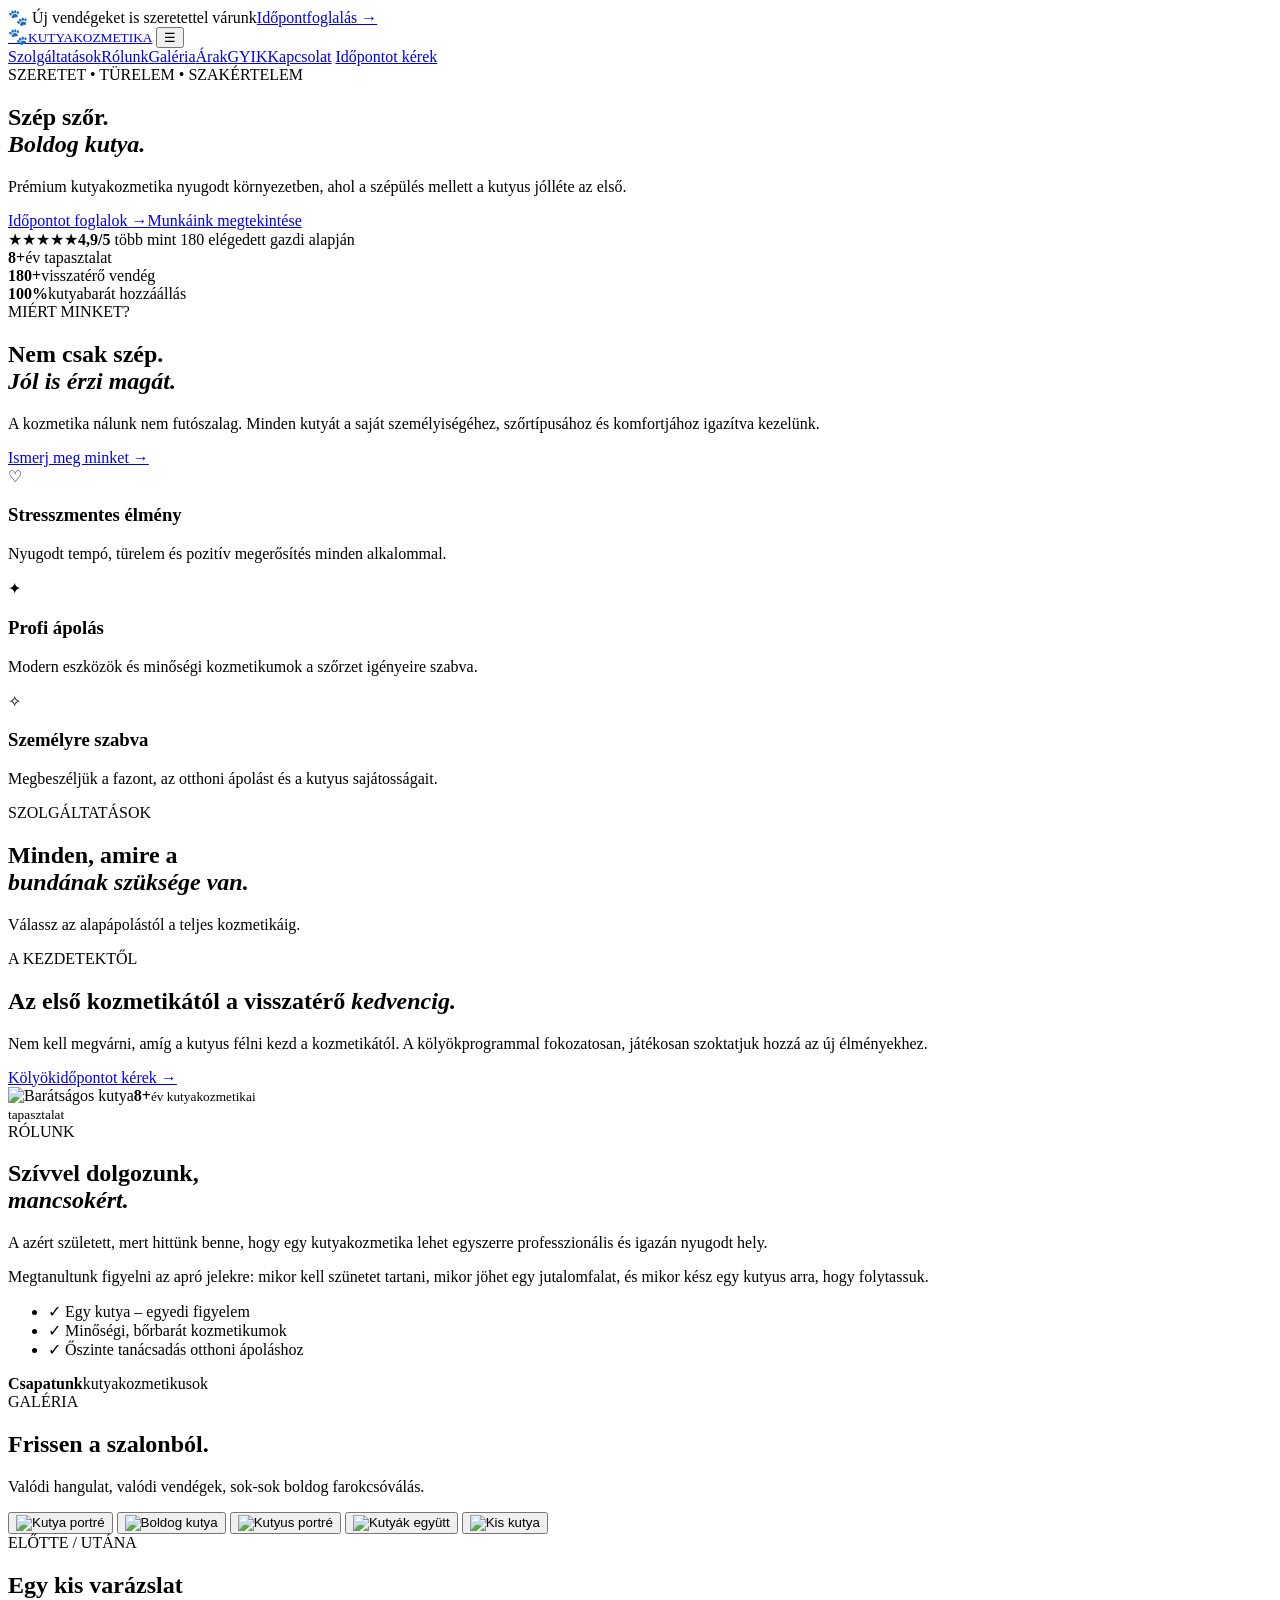
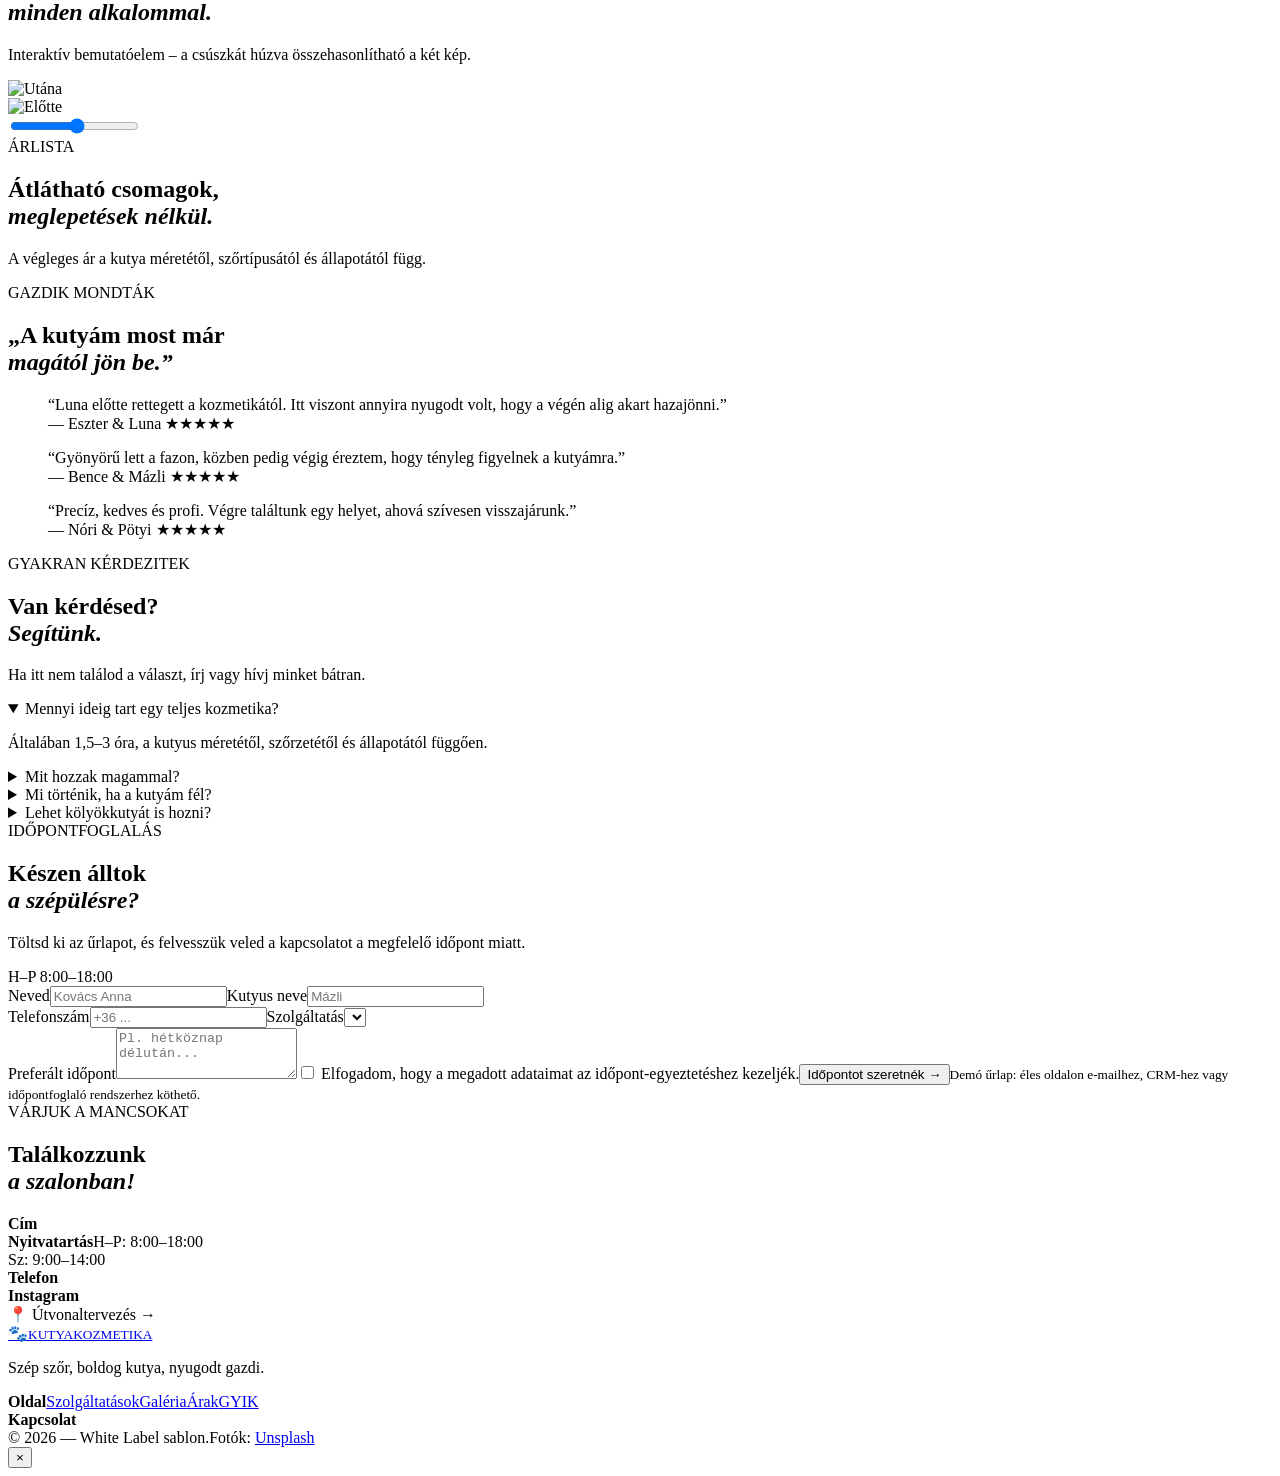
==== index.html @ 26c0e70d "Create index.html" ====
<!doctype html>
<html lang="hu">
<head>
<meta charset="utf-8">
<meta name="viewport" content="width=device-width, initial-scale=1">
<meta name="description" content="Prémium kutyakozmetika weboldal sablon – modern, reszponzív oldal időpontfoglalással, galériával, szolgáltatásokkal és árlistával.">
<meta name="theme-color" content="#27322b" id="themeColor">
<title id="pageTitle">Kutyakozmetika</title>
<link rel="preconnect" href="https://fonts.googleapis.com">
<link rel="preconnect" href="https://fonts.gstatic.com" crossorigin>
<link href="https://fonts.googleapis.com/css2?family=DM+Sans:wght@400;500;600;700&family=Playfair+Display:wght@600;700&display=swap" rel="stylesheet">
<link rel="stylesheet" href="styles.css">
  <script src="i18n.js" defer></script>
</head>
<body>
<div class="announcement"><div class="container"><span>🐾 Új vendégeket is szeretettel várunk</span><a href="#booking">Időpontfoglalás →</a></div></div>

<header class="header" id="home">
  <div class="container nav">
    <a class="brand" href="#home"><span class="paw">🐾</span><span><b data-brand></b><small>KUTYAKOZMETIKA</small></span></a>
    <button class="menu" aria-label="Menü" aria-expanded="false">☰</button>
    <nav>
      <a href="#services">Szolgáltatások</a><a href="#about">Rólunk</a><a href="#gallery">Galéria</a><a href="#pricing">Árak</a><a href="#faq">GYIK</a><a href="#contact">Kapcsolat</a>
      <a class="nav-button" href="#booking">Időpontot kérek</a>
    </nav>
  </div>
</header>

<main>
<section class="hero">
  <div class="hero-bg" id="heroBg"></div><div class="hero-shade"></div>
  <div class="container hero-inner">
    <div class="hero-copy reveal">
      <div class="eyebrow light">SZERETET • TÜRELEM • SZAKÉRTELEM</div>
      <h1>Szép szőr.<br><em>Boldog kutya.</em></h1>
      <p>Prémium kutyakozmetika nyugodt környezetben, ahol a szépülés mellett a kutyus jólléte az első.</p>
      <div class="actions"><a class="button primary" href="#booking">Időpontot foglalok <span>→</span></a><a class="button outline" href="#gallery">Munkáink megtekintése</a></div>
      <div class="trust"><span>★★★★★</span><b>4,9/5</b> több mint 180 elégedett gazdi alapján</div>
    </div>
  </div>
  <div class="hero-bottom"><div class="container hero-stats"><div><b>8+</b><span>év tapasztalat</span></div><div><b>180+</b><span>visszatérő vendég</span></div><div><b>100%</b><span>kutyabarát hozzáállás</span></div></div></div>
</section>

<section class="intro section">
 <div class="container two-col">
  <div><div class="eyebrow">MIÉRT MINKET?</div><h2>Nem csak szép.<br><em>Jól is érzi magát.</em></h2></div>
  <div><p class="lead">A kozmetika nálunk nem futószalag. Minden kutyát a saját személyiségéhez, szőrtípusához és komfortjához igazítva kezelünk.</p><a class="text-link" href="#about">Ismerj meg minket →</a></div>
 </div>
 <div class="container cards three">
  <article><span class="icon">♡</span><h3>Stresszmentes élmény</h3><p>Nyugodt tempó, türelem és pozitív megerősítés minden alkalommal.</p></article>
  <article><span class="icon">✦</span><h3>Profi ápolás</h3><p>Modern eszközök és minőségi kozmetikumok a szőrzet igényeire szabva.</p></article>
  <article><span class="icon">✧</span><h3>Személyre szabva</h3><p>Megbeszéljük a fazont, az otthoni ápolást és a kutyus sajátosságait.</p></article>
 </div>
</section>

<section class="services section" id="services">
 <div class="container"><div class="heading-row"><div><div class="eyebrow">SZOLGÁLTATÁSOK</div><h2>Minden, amire a<br><em>bundának szüksége van.</em></h2></div><p>Válassz az alapápolástól a teljes kozmetikáig.</p></div>
 <div class="service-grid" id="servicesGrid"></div></div>
</section>

<section class="split-banner"><div class="split-photo" id="splitPhoto"></div><div class="split-copy"><div class="eyebrow light">A KEZDETEKTŐL</div><h2>Az első kozmetikától a visszatérő <em>kedvencig.</em></h2><p>Nem kell megvárni, amíg a kutyus félni kezd a kozmetikától. A kölyökprogrammal fokozatosan, játékosan szoktatjuk hozzá az új élményekhez.</p><a class="button light-btn" href="#booking">Kölyökidőpontot kérek →</a></div></section>

<section class="about section" id="about">
 <div class="container about-grid"><div class="about-image"><img src="https://images.unsplash.com/photo-1587300003388-59208cc962cb?auto=format&fit=crop&w=1400&q=88" alt="Barátságos kutya" loading="lazy"><span class="floating-card"><b>8+</b><small>év kutyakozmetikai<br>tapasztalat</small></span></div>
 <div class="about-copy"><div class="eyebrow">RÓLUNK</div><h2>Szívvel dolgozunk,<br><em>mancsokért.</em></h2><p>A <span data-brand></span> azért született, mert hittünk benne, hogy egy kutyakozmetika lehet egyszerre professzionális és igazán nyugodt hely.</p><p>Megtanultunk figyelni az apró jelekre: mikor kell szünetet tartani, mikor jöhet egy jutalomfalat, és mikor kész egy kutyus arra, hogy folytassuk.</p><ul><li>✓ Egy kutya – egyedi figyelem</li><li>✓ Minőségi, bőrbarát kozmetikumok</li><li>✓ Őszinte tanácsadás otthoni ápoláshoz</li></ul><div class="signature"><b>Csapatunk</b><span>kutyakozmetikusok</span></div></div></div>
</section>

<section class="gallery section" id="gallery">
 <div class="container"><div class="heading-row"><div><div class="eyebrow">GALÉRIA</div><h2>Frissen a szalonból.</h2></div><p>Valódi hangulat, valódi vendégek, sok-sok boldog farokcsóválás.</p></div>
 <div class="masonry">
  <button data-full="https://images.unsplash.com/photo-1552053831-71594a27632d?auto=format&fit=crop&w=1800&q=90"><img src="https://images.unsplash.com/photo-1552053831-71594a27632d?auto=format&fit=crop&w=1000&q=85" alt="Kutya portré"></button>
  <button data-full="https://images.unsplash.com/photo-1517849845537-4d257902454a?auto=format&fit=crop&w=1800&q=90"><img src="https://images.unsplash.com/photo-1517849845537-4d257902454a?auto=format&fit=crop&w=1000&q=85" alt="Boldog kutya"></button>
  <button data-full="https://images.unsplash.com/photo-1561037404-61cd46aa615b?auto=format&fit=crop&w=1800&q=90"><img src="https://images.unsplash.com/photo-1561037404-61cd46aa615b?auto=format&fit=crop&w=1000&q=85" alt="Kutyus portré"></button>
  <button data-full="https://images.unsplash.com/photo-1548199973-03cce0bbc87b?auto=format&fit=crop&w=1800&q=90"><img src="https://images.unsplash.com/photo-1548199973-03cce0bbc87b?auto=format&fit=crop&w=1000&q=85" alt="Kutyák együtt"></button>
  <button data-full="https://images.unsplash.com/photo-1587300003388-59208cc962cb?auto=format&fit=crop&w=1800&q=90"><img src="https://images.unsplash.com/photo-1587300003388-59208cc962cb?auto=format&fit=crop&w=1000&q=85" alt="Kis kutya"></button>
 </div>
 </div>
</section>

<section class="before-after section"><div class="container"><div class="heading-row"><div><div class="eyebrow">ELŐTTE / UTÁNA</div><h2>Egy kis varázslat<br><em>minden alkalommal.</em></h2></div><p>Interaktív bemutatóelem – a csúszkát húzva összehasonlítható a két kép.</p></div>
 <div class="comparison"><img src="https://images.unsplash.com/photo-1558788353-f76d92427f16?auto=format&fit=crop&w=1600&q=88" alt="Utána"><div class="before"><img src="https://images.unsplash.com/photo-1552053831-71594a27632d?auto=format&fit=crop&w=1600&q=88" alt="Előtte"></div><div class="divider"></div><input type="range" min="0" max="100" value="52" aria-label="Előtte és utána összehasonlítása"></div>
</div></section>

<section class="pricing section" id="pricing"><div class="container"><div class="center-head"><div class="eyebrow">ÁRLISTA</div><h2>Átlátható csomagok,<br><em>meglepetések nélkül.</em></h2><p>A végleges ár a kutya méretétől, szőrtípusától és állapotától függ.</p></div>
 <div class="price-grid" id="pricesGrid"></div></div></section>

<section class="reviews section"><div class="container"><div class="eyebrow">GAZDIK MONDTÁK</div><h2>„A kutyám most már<br><em>magától jön be.”</em></h2><div class="review-grid">
<blockquote>“Luna előtte rettegett a kozmetikától. Itt viszont annyira nyugodt volt, hogy a végén alig akart hazajönni.”<footer>— Eszter & Luna <span>★★★★★</span></footer></blockquote>
<blockquote>“Gyönyörű lett a fazon, közben pedig végig éreztem, hogy tényleg figyelnek a kutyámra.”<footer>— Bence & Mázli <span>★★★★★</span></footer></blockquote>
<blockquote>“Precíz, kedves és profi. Végre találtunk egy helyet, ahová szívesen visszajárunk.”<footer>— Nóri & Pötyi <span>★★★★★</span></footer></blockquote>
</div></div></section>

<section class="faq section" id="faq"><div class="container faq-grid"><div><div class="eyebrow">GYAKRAN KÉRDEZITEK</div><h2>Van kérdésed?<br><em>Segítünk.</em></h2><p>Ha itt nem találod a választ, írj vagy hívj minket bátran.</p></div><div class="accordion">
<details open><summary>Mennyi ideig tart egy teljes kozmetika?</summary><p>Általában 1,5–3 óra, a kutyus méretétől, szőrzetétől és állapotától függően.</p></details>
<details><summary>Mit hozzak magammal?</summary><p>Semmi különöset. Ha van fontos egészségügyi vagy viselkedési információ, kérjük, jelezd előre.</p></details>
<details><summary>Mi történik, ha a kutyám fél?</summary><p>Lassítunk, szünetet tartunk és pozitív megerősítést használunk. A cél nem az, hogy „kibírja”, hanem hogy biztonságban érezze magát.</p></details>
<details><summary>Lehet kölyökkutyát is hozni?</summary><p>Igen. Kifejezetten ajánljuk a fokozatos kölyökprogramot, hogy jó élményekkel induljon a kozmetikai rutin.</p></details>
</div></div></section>

<section class="booking section" id="booking"><div class="container booking-grid"><div class="booking-copy"><div class="eyebrow">IDŐPONTFOGLALÁS</div><h2>Készen álltok<br><em>a szépülésre?</em></h2><p>Töltsd ki az űrlapot, és felvesszük veled a kapcsolatot a megfelelő időpont miatt.</p><div class="contact-box"><b data-phone></b><span>H–P 8:00–18:00</span><a id="bookingEmail"></a></div></div>
<form id="bookingForm" class="form"><div class="form-row"><label>Neved<input required name="name" placeholder="Kovács Anna"></label><label>Kutyus neve<input required name="dog" placeholder="Mázli"></label></div><div class="form-row"><label>Telefonszám<input required name="phone" placeholder="+36 ..."></label><label>Szolgáltatás<select name="service" id="serviceSelect"></select></label></div><label>Preferált időpont<textarea name="message" rows="3" placeholder="Pl. hétköznap délután..."></textarea></label><label class="check"><input type="checkbox" required> Elfogadom, hogy a megadott adataimat az időpont-egyeztetéshez kezeljék.</label><button class="button primary" type="submit">Időpontot szeretnék <span>→</span></button><small>Demó űrlap: éles oldalon e-mailhez, CRM-hez vagy időpontfoglaló rendszerhez köthető.</small><div class="success" hidden>Köszönjük! 🐾 Hamarosan felvesszük veled a kapcsolatot.</div></form></div></section>

<section class="contact section" id="contact"><div class="container contact-grid"><div><div class="eyebrow">VÁRJUK A MANCSOKAT</div><h2>Találkozzunk<br><em>a szalonban!</em></h2></div><div class="contact-info"><div><b>Cím</b><span data-address></span></div><div><b>Nyitvatartás</b><span>H–P: 8:00–18:00<br>Sz: 9:00–14:00</span></div><div><b>Telefon</b><a id="contactPhone"></a></div><div><b>Instagram</b><a id="instagramLink" target="_blank" rel="noopener"></a></div></div></div><div class="map"><div class="container"><div class="map-placeholder">📍 <b data-brand></b><span data-address></span><a id="mapLink" target="_blank" rel="noopener">Útvonaltervezés →</a></div></div></div></section>
</main>

<footer><div class="container footer-grid"><div><a class="brand footer-brand" href="#home"><span class="paw">🐾</span><span><b data-brand></b><small>KUTYAKOZMETIKA</small></span></a><p>Szép szőr, boldog kutya, nyugodt gazdi.</p></div><div><b>Oldal</b><a href="#services">Szolgáltatások</a><a href="#gallery">Galéria</a><a href="#pricing">Árak</a><a href="#faq">GYIK</a></div><div><b>Kapcsolat</b><a id="footerPhone"></a><a id="footerEmail"></a><span data-address></span></div></div><div class="container footer-bottom"><span>© 2026 <span data-brand></span> — White Label sablon.</span><span>Fotók: <a href="https://unsplash.com/s/photos/dog-grooming" target="_blank" rel="noopener">Unsplash</a></span></div></footer>

<div class="lightbox" id="lightbox"><button aria-label="Bezárás">×</button><img id="lightboxImg" alt=""></div>
<script src="config.js"></script>
<script src="script.js"></script>
</body></html>
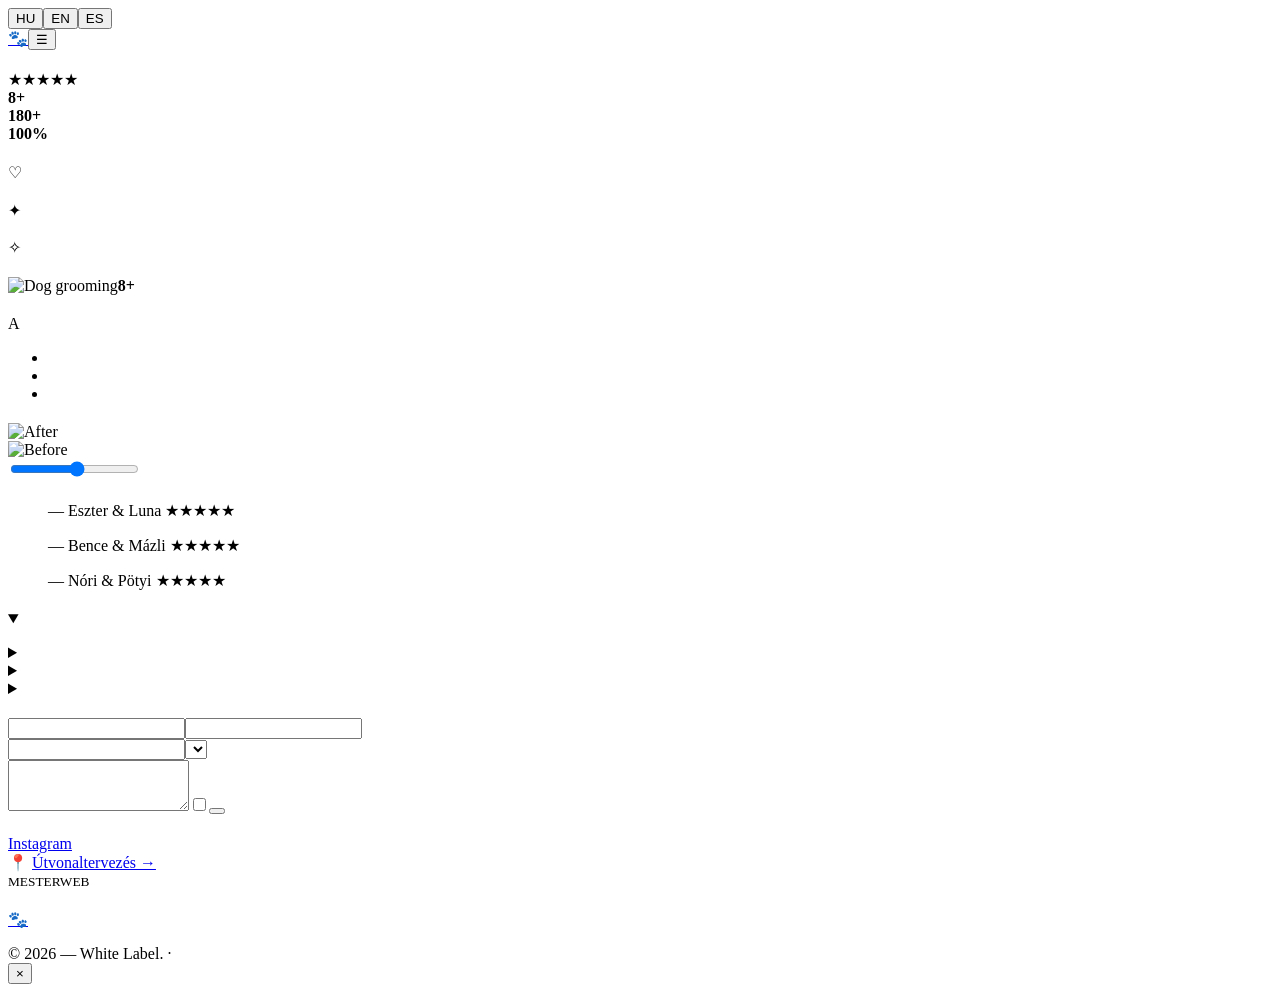
==== commit e2ebb14b: "Update index.html" ====
--- a/index.html
+++ b/index.html
@@ -1,111 +1,20 @@
-<!doctype html>
-<html lang="hu">
-<head>
-<meta charset="utf-8">
-<meta name="viewport" content="width=device-width, initial-scale=1">
-<meta name="description" content="Prémium kutyakozmetika weboldal sablon – modern, reszponzív oldal időpontfoglalással, galériával, szolgáltatásokkal és árlistával.">
-<meta name="theme-color" content="#27322b" id="themeColor">
-<title id="pageTitle">Kutyakozmetika</title>
-<link rel="preconnect" href="https://fonts.googleapis.com">
-<link rel="preconnect" href="https://fonts.gstatic.com" crossorigin>
-<link href="https://fonts.googleapis.com/css2?family=DM+Sans:wght@400;500;600;700&family=Playfair+Display:wght@600;700&display=swap" rel="stylesheet">
-<link rel="stylesheet" href="styles.css">
-  <script src="i18n.js" defer></script>
-</head>
-<body>
-<div class="announcement"><div class="container"><span>🐾 Új vendégeket is szeretettel várunk</span><a href="#booking">Időpontfoglalás →</a></div></div>
-
-<header class="header" id="home">
-  <div class="container nav">
-    <a class="brand" href="#home"><span class="paw">🐾</span><span><b data-brand></b><small>KUTYAKOZMETIKA</small></span></a>
-    <button class="menu" aria-label="Menü" aria-expanded="false">☰</button>
-    <nav>
-      <a href="#services">Szolgáltatások</a><a href="#about">Rólunk</a><a href="#gallery">Galéria</a><a href="#pricing">Árak</a><a href="#faq">GYIK</a><a href="#contact">Kapcsolat</a>
-      <a class="nav-button" href="#booking">Időpontot kérek</a>
-    </nav>
-  </div>
-</header>
-
+<!doctype html><html lang="hu"><head><meta charset="utf-8"><meta name="viewport" content="width=device-width,initial-scale=1"><meta name="description" content="Modern, mobilbarát kutyakozmetika weboldal."><meta name="theme-color" content="#c88352"><title>Kutyakozmetika</title><link rel="preconnect" href="https://fonts.googleapis.com"><link rel="preconnect" href="https://fonts.gstatic.com" crossorigin><link href="https://fonts.googleapis.com/css2?family=DM+Sans:wght@400;500;600;700&family=Playfair+Display:wght@600;700&display=swap" rel="stylesheet"><link rel="stylesheet" href="styles.css"><script src="config.js"></script><script src="i18n.js"></script></head><body>
+<div class="announcement"><div class="container"><span data-i18n="announcement"></span><div class="lang-switch"><button data-lang="hu" onclick="setLanguage('hu')">HU</button><button data-lang="en" onclick="setLanguage('en')">EN</button><button data-lang="es" onclick="setLanguage('es')">ES</button></div><a href="#booking" data-i18n="book"></a></div></div>
+<header class="header" id="home"><div class="container nav"><a class="brand" href="#home"><span class="paw">🐾</span><span><b data-brand></b><small data-i18n="salon"></small></span></a><button class="menu" data-i18n-aria="menu" aria-label="Menü" aria-expanded="false">☰</button><nav><a href="#services" data-i18n="nav_services"></a><a href="#about" data-i18n="nav_about"></a><a href="#gallery" data-i18n="nav_gallery"></a><a href="#pricing" data-i18n="nav_prices"></a><a href="#faq" data-i18n="nav_faq"></a><a href="#contact" data-i18n="nav_contact"></a><a class="nav-button" href="#booking" data-i18n="nav_book"></a></nav></div></header>
 <main>
-<section class="hero">
-  <div class="hero-bg" id="heroBg"></div><div class="hero-shade"></div>
-  <div class="container hero-inner">
-    <div class="hero-copy reveal">
-      <div class="eyebrow light">SZERETET • TÜRELEM • SZAKÉRTELEM</div>
-      <h1>Szép szőr.<br><em>Boldog kutya.</em></h1>
-      <p>Prémium kutyakozmetika nyugodt környezetben, ahol a szépülés mellett a kutyus jólléte az első.</p>
-      <div class="actions"><a class="button primary" href="#booking">Időpontot foglalok <span>→</span></a><a class="button outline" href="#gallery">Munkáink megtekintése</a></div>
-      <div class="trust"><span>★★★★★</span><b>4,9/5</b> több mint 180 elégedett gazdi alapján</div>
-    </div>
-  </div>
-  <div class="hero-bottom"><div class="container hero-stats"><div><b>8+</b><span>év tapasztalat</span></div><div><b>180+</b><span>visszatérő vendég</span></div><div><b>100%</b><span>kutyabarát hozzáállás</span></div></div></div>
-</section>
-
-<section class="intro section">
- <div class="container two-col">
-  <div><div class="eyebrow">MIÉRT MINKET?</div><h2>Nem csak szép.<br><em>Jól is érzi magát.</em></h2></div>
-  <div><p class="lead">A kozmetika nálunk nem futószalag. Minden kutyát a saját személyiségéhez, szőrtípusához és komfortjához igazítva kezelünk.</p><a class="text-link" href="#about">Ismerj meg minket →</a></div>
- </div>
- <div class="container cards three">
-  <article><span class="icon">♡</span><h3>Stresszmentes élmény</h3><p>Nyugodt tempó, türelem és pozitív megerősítés minden alkalommal.</p></article>
-  <article><span class="icon">✦</span><h3>Profi ápolás</h3><p>Modern eszközök és minőségi kozmetikumok a szőrzet igényeire szabva.</p></article>
-  <article><span class="icon">✧</span><h3>Személyre szabva</h3><p>Megbeszéljük a fazont, az otthoni ápolást és a kutyus sajátosságait.</p></article>
- </div>
-</section>
-
-<section class="services section" id="services">
- <div class="container"><div class="heading-row"><div><div class="eyebrow">SZOLGÁLTATÁSOK</div><h2>Minden, amire a<br><em>bundának szüksége van.</em></h2></div><p>Válassz az alapápolástól a teljes kozmetikáig.</p></div>
- <div class="service-grid" id="servicesGrid"></div></div>
-</section>
-
-<section class="split-banner"><div class="split-photo" id="splitPhoto"></div><div class="split-copy"><div class="eyebrow light">A KEZDETEKTŐL</div><h2>Az első kozmetikától a visszatérő <em>kedvencig.</em></h2><p>Nem kell megvárni, amíg a kutyus félni kezd a kozmetikától. A kölyökprogrammal fokozatosan, játékosan szoktatjuk hozzá az új élményekhez.</p><a class="button light-btn" href="#booking">Kölyökidőpontot kérek →</a></div></section>
-
-<section class="about section" id="about">
- <div class="container about-grid"><div class="about-image"><img src="https://images.unsplash.com/photo-1587300003388-59208cc962cb?auto=format&fit=crop&w=1400&q=88" alt="Barátságos kutya" loading="lazy"><span class="floating-card"><b>8+</b><small>év kutyakozmetikai<br>tapasztalat</small></span></div>
- <div class="about-copy"><div class="eyebrow">RÓLUNK</div><h2>Szívvel dolgozunk,<br><em>mancsokért.</em></h2><p>A <span data-brand></span> azért született, mert hittünk benne, hogy egy kutyakozmetika lehet egyszerre professzionális és igazán nyugodt hely.</p><p>Megtanultunk figyelni az apró jelekre: mikor kell szünetet tartani, mikor jöhet egy jutalomfalat, és mikor kész egy kutyus arra, hogy folytassuk.</p><ul><li>✓ Egy kutya – egyedi figyelem</li><li>✓ Minőségi, bőrbarát kozmetikumok</li><li>✓ Őszinte tanácsadás otthoni ápoláshoz</li></ul><div class="signature"><b>Csapatunk</b><span>kutyakozmetikusok</span></div></div></div>
-</section>
-
-<section class="gallery section" id="gallery">
- <div class="container"><div class="heading-row"><div><div class="eyebrow">GALÉRIA</div><h2>Frissen a szalonból.</h2></div><p>Valódi hangulat, valódi vendégek, sok-sok boldog farokcsóválás.</p></div>
- <div class="masonry">
-  <button data-full="https://images.unsplash.com/photo-1552053831-71594a27632d?auto=format&fit=crop&w=1800&q=90"><img src="https://images.unsplash.com/photo-1552053831-71594a27632d?auto=format&fit=crop&w=1000&q=85" alt="Kutya portré"></button>
-  <button data-full="https://images.unsplash.com/photo-1517849845537-4d257902454a?auto=format&fit=crop&w=1800&q=90"><img src="https://images.unsplash.com/photo-1517849845537-4d257902454a?auto=format&fit=crop&w=1000&q=85" alt="Boldog kutya"></button>
-  <button data-full="https://images.unsplash.com/photo-1561037404-61cd46aa615b?auto=format&fit=crop&w=1800&q=90"><img src="https://images.unsplash.com/photo-1561037404-61cd46aa615b?auto=format&fit=crop&w=1000&q=85" alt="Kutyus portré"></button>
-  <button data-full="https://images.unsplash.com/photo-1548199973-03cce0bbc87b?auto=format&fit=crop&w=1800&q=90"><img src="https://images.unsplash.com/photo-1548199973-03cce0bbc87b?auto=format&fit=crop&w=1000&q=85" alt="Kutyák együtt"></button>
-  <button data-full="https://images.unsplash.com/photo-1587300003388-59208cc962cb?auto=format&fit=crop&w=1800&q=90"><img src="https://images.unsplash.com/photo-1587300003388-59208cc962cb?auto=format&fit=crop&w=1000&q=85" alt="Kis kutya"></button>
- </div>
- </div>
-</section>
-
-<section class="before-after section"><div class="container"><div class="heading-row"><div><div class="eyebrow">ELŐTTE / UTÁNA</div><h2>Egy kis varázslat<br><em>minden alkalommal.</em></h2></div><p>Interaktív bemutatóelem – a csúszkát húzva összehasonlítható a két kép.</p></div>
- <div class="comparison"><img src="https://images.unsplash.com/photo-1558788353-f76d92427f16?auto=format&fit=crop&w=1600&q=88" alt="Utána"><div class="before"><img src="https://images.unsplash.com/photo-1552053831-71594a27632d?auto=format&fit=crop&w=1600&q=88" alt="Előtte"></div><div class="divider"></div><input type="range" min="0" max="100" value="52" aria-label="Előtte és utána összehasonlítása"></div>
-</div></section>
-
-<section class="pricing section" id="pricing"><div class="container"><div class="center-head"><div class="eyebrow">ÁRLISTA</div><h2>Átlátható csomagok,<br><em>meglepetések nélkül.</em></h2><p>A végleges ár a kutya méretétől, szőrtípusától és állapotától függ.</p></div>
- <div class="price-grid" id="pricesGrid"></div></div></section>
-
-<section class="reviews section"><div class="container"><div class="eyebrow">GAZDIK MONDTÁK</div><h2>„A kutyám most már<br><em>magától jön be.”</em></h2><div class="review-grid">
-<blockquote>“Luna előtte rettegett a kozmetikától. Itt viszont annyira nyugodt volt, hogy a végén alig akart hazajönni.”<footer>— Eszter & Luna <span>★★★★★</span></footer></blockquote>
-<blockquote>“Gyönyörű lett a fazon, közben pedig végig éreztem, hogy tényleg figyelnek a kutyámra.”<footer>— Bence & Mázli <span>★★★★★</span></footer></blockquote>
-<blockquote>“Precíz, kedves és profi. Végre találtunk egy helyet, ahová szívesen visszajárunk.”<footer>— Nóri & Pötyi <span>★★★★★</span></footer></blockquote>
-</div></div></section>
-
-<section class="faq section" id="faq"><div class="container faq-grid"><div><div class="eyebrow">GYAKRAN KÉRDEZITEK</div><h2>Van kérdésed?<br><em>Segítünk.</em></h2><p>Ha itt nem találod a választ, írj vagy hívj minket bátran.</p></div><div class="accordion">
-<details open><summary>Mennyi ideig tart egy teljes kozmetika?</summary><p>Általában 1,5–3 óra, a kutyus méretétől, szőrzetétől és állapotától függően.</p></details>
-<details><summary>Mit hozzak magammal?</summary><p>Semmi különöset. Ha van fontos egészségügyi vagy viselkedési információ, kérjük, jelezd előre.</p></details>
-<details><summary>Mi történik, ha a kutyám fél?</summary><p>Lassítunk, szünetet tartunk és pozitív megerősítést használunk. A cél nem az, hogy „kibírja”, hanem hogy biztonságban érezze magát.</p></details>
-<details><summary>Lehet kölyökkutyát is hozni?</summary><p>Igen. Kifejezetten ajánljuk a fokozatos kölyökprogramot, hogy jó élményekkel induljon a kozmetikai rutin.</p></details>
-</div></div></section>
-
-<section class="booking section" id="booking"><div class="container booking-grid"><div class="booking-copy"><div class="eyebrow">IDŐPONTFOGLALÁS</div><h2>Készen álltok<br><em>a szépülésre?</em></h2><p>Töltsd ki az űrlapot, és felvesszük veled a kapcsolatot a megfelelő időpont miatt.</p><div class="contact-box"><b data-phone></b><span>H–P 8:00–18:00</span><a id="bookingEmail"></a></div></div>
-<form id="bookingForm" class="form"><div class="form-row"><label>Neved<input required name="name" placeholder="Kovács Anna"></label><label>Kutyus neve<input required name="dog" placeholder="Mázli"></label></div><div class="form-row"><label>Telefonszám<input required name="phone" placeholder="+36 ..."></label><label>Szolgáltatás<select name="service" id="serviceSelect"></select></label></div><label>Preferált időpont<textarea name="message" rows="3" placeholder="Pl. hétköznap délután..."></textarea></label><label class="check"><input type="checkbox" required> Elfogadom, hogy a megadott adataimat az időpont-egyeztetéshez kezeljék.</label><button class="button primary" type="submit">Időpontot szeretnék <span>→</span></button><small>Demó űrlap: éles oldalon e-mailhez, CRM-hez vagy időpontfoglaló rendszerhez köthető.</small><div class="success" hidden>Köszönjük! 🐾 Hamarosan felvesszük veled a kapcsolatot.</div></form></div></section>
-
-<section class="contact section" id="contact"><div class="container contact-grid"><div><div class="eyebrow">VÁRJUK A MANCSOKAT</div><h2>Találkozzunk<br><em>a szalonban!</em></h2></div><div class="contact-info"><div><b>Cím</b><span data-address></span></div><div><b>Nyitvatartás</b><span>H–P: 8:00–18:00<br>Sz: 9:00–14:00</span></div><div><b>Telefon</b><a id="contactPhone"></a></div><div><b>Instagram</b><a id="instagramLink" target="_blank" rel="noopener"></a></div></div></div><div class="map"><div class="container"><div class="map-placeholder">📍 <b data-brand></b><span data-address></span><a id="mapLink" target="_blank" rel="noopener">Útvonaltervezés →</a></div></div></div></section>
+<section class="hero"><div class="hero-bg" id="heroBg"></div><div class="hero-shade"></div><div class="container hero-inner"><div class="hero-copy reveal"><div class="eyebrow light" data-i18n="hero_eyebrow"></div><h1 data-i18n="hero_title"></h1><p data-i18n="hero_text"></p><div class="actions"><a class="button primary" href="#booking" data-i18n="hero_cta"></a><a class="button outline" href="#gallery" data-i18n="hero_gallery"></a></div><div class="trust"><span>★★★★★</span> <b data-i18n="trust"></b></div></div></div><div class="hero-bottom"><div class="container hero-stats"><div><b>8+</b><span data-i18n="stat1"></span></div><div><b>180+</b><span data-i18n="stat2"></span></div><div><b>100%</b><span data-i18n="stat3"></span></div></div></div></section>
+<section class="intro section"><div class="container two-col"><div><div class="eyebrow" data-i18n="why"></div><h2 data-i18n="why_title"></h2></div><div><p class="lead" data-i18n="why_text"></p><a class="text-link" href="#about" data-i18n="learn"></a></div></div><div class="container cards three"><article><span class="icon">♡</span><h3 data-i18n="card1_t"></h3><p data-i18n="card1_p"></p></article><article><span class="icon">✦</span><h3 data-i18n="card2_t"></h3><p data-i18n="card2_p"></p></article><article><span class="icon">✧</span><h3 data-i18n="card3_t"></h3><p data-i18n="card3_p"></p></article></div></section>
+<section class="services section" id="services"><div class="container"><div class="heading-row"><div><div class="eyebrow" data-i18n="services_eye"></div><h2 data-i18n="services_title"></h2></div><p data-i18n="services_text"></p></div><div class="service-grid" id="servicesGrid"></div></div></section>
+<section class="split-banner"><div class="split-photo" id="splitPhoto"></div><div class="split-copy"><div class="eyebrow light" data-i18n="puppy_eye"></div><h2 data-i18n="puppy_title"></h2><p data-i18n="puppy_text"></p><a class="button light-btn" href="#booking" data-i18n="puppy_cta"></a></div></section>
+<section class="about section" id="about"><div class="container about-grid"><div class="about-image"><img id="aboutImage" alt="Dog grooming" loading="lazy"><span class="floating-card"><b>8+</b><small data-i18n="experience"></small></span></div><div class="about-copy"><div class="eyebrow" data-i18n="about_eye"></div><h2 data-i18n="about_title"></h2><p>A <span data-brand></span> <span data-i18n="about_p1"></span></p><p data-i18n="about_p2"></p><ul><li data-i18n="about_li1"></li><li data-i18n="about_li2"></li><li data-i18n="about_li3"></li></ul><div class="signature"><b data-i18n="team"></b><span data-i18n="groomers"></span></div></div></div></section>
+<section class="gallery section" id="gallery"><div class="container"><div class="heading-row"><div><div class="eyebrow" data-i18n="gallery_eye"></div><h2 data-i18n="gallery_title"></h2></div><p data-i18n="gallery_text"></p></div><div class="masonry" id="galleryGrid"></div></div></section>
+<section class="before-after section"><div class="container"><div class="heading-row"><div><div class="eyebrow" data-i18n="ba_eye"></div><h2 data-i18n="ba_title"></h2></div><p data-i18n="ba_text"></p></div><div class="comparison"><img id="afterImage" alt="After"><div class="before"><img id="beforeImage" alt="Before"></div><div class="divider"></div><input type="range" min="0" max="100" value="52" aria-label="Before and after"></div></div></section>
+<section class="pricing section" id="pricing"><div class="container"><div class="center-head"><div class="eyebrow" data-i18n="pricing_eye"></div><h2 data-i18n="pricing_title"></h2><p data-i18n="pricing_text"></p></div><div class="price-grid" id="pricesGrid"></div></div></section>
+<section class="reviews section"><div class="container"><div class="eyebrow" data-i18n="reviews_eye"></div><h2 data-i18n="reviews_title"></h2><div class="review-grid"><blockquote><span data-i18n="review1"></span><footer>— Eszter & Luna <span>★★★★★</span></footer></blockquote><blockquote><span data-i18n="review2"></span><footer>— Bence & Mázli <span>★★★★★</span></footer></blockquote><blockquote><span data-i18n="review3"></span><footer>— Nóri & Pötyi <span>★★★★★</span></footer></blockquote></div></div></section>
+<section class="faq section" id="faq"><div class="container faq-grid"><div><div class="eyebrow" data-i18n="faq_eye"></div><h2 data-i18n="faq_title"></h2><p data-i18n="faq_text"></p></div><div class="accordion"><details open><summary data-i18n="faq1q"></summary><p data-i18n="faq1a"></p></details><details><summary data-i18n="faq2q"></summary><p data-i18n="faq2a"></p></details><details><summary data-i18n="faq3q"></summary><p data-i18n="faq3a"></p></details><details><summary data-i18n="faq4q"></summary><p data-i18n="faq4a"></p></details></div></div></section>
+<section class="booking section" id="booking"><div class="container booking-grid"><div class="booking-copy"><div class="eyebrow" data-i18n="booking_eye"></div><h2 data-i18n="booking_title"></h2><p data-i18n="booking_text"></p><div class="contact-box"><b data-phone></b><span data-hours></span><a id="bookingEmail"></a></div></div><form id="bookingForm" class="form"><div class="form-row"><label><span data-i18n="name"></span><input required name="name" data-i18n-placeholder="name_ph"></label><label><span data-i18n="dog"></span><input required name="dog" data-i18n-placeholder="dog_ph"></label></div><div class="form-row"><label><span data-i18n="phone"></span><input required name="phone" data-i18n-placeholder="phone_ph"></label><label><span data-i18n="service"></span><select name="service" id="serviceSelect"></select></label></div><label><span data-i18n="preferred"></span><textarea name="message" rows="3" data-i18n-placeholder="message_ph"></textarea></label><label class="check"><input type="checkbox" required><span data-i18n="privacy"></span></label><button class="button primary" type="submit" data-i18n="submit"></button><small data-i18n="demo"></small><div class="success" hidden data-i18n="success"></div></form></div></section>
+<section class="contact section" id="contact"><div class="container contact-grid"><div><div class="eyebrow" data-i18n="contact_eye"></div><h2 data-i18n="contact_title"></h2></div><div class="contact-info"><div><b data-i18n="address"></b><span data-address></span></div><div><b data-i18n="hours"></b><span data-hours></span></div><div><b data-i18n="phone"></b><a id="contactPhone"></a></div><div><b data-i18n="instagram"></b><a id="instagramLink" target="_blank" rel="noopener"></a></div></div></div><div class="map"><div class="container"><div class="map-placeholder">📍 <b data-brand></b><span data-address></span><a id="mapLink" target="_blank" rel="noopener" data-i18n="route"></a></div></div></div></section>
+<section class="mweb-cta"><div class="container"><div><small>MESTERWEB</small><h2 data-i18n="mweb_title"></h2><p data-i18n="mweb_text"></p></div><a class="button primary" href="https://mesterweb-nco7.onrender.com" target="_blank" rel="noopener" data-i18n="mweb_cta"></a></div></section>
 </main>
-
-<footer><div class="container footer-grid"><div><a class="brand footer-brand" href="#home"><span class="paw">🐾</span><span><b data-brand></b><small>KUTYAKOZMETIKA</small></span></a><p>Szép szőr, boldog kutya, nyugodt gazdi.</p></div><div><b>Oldal</b><a href="#services">Szolgáltatások</a><a href="#gallery">Galéria</a><a href="#pricing">Árak</a><a href="#faq">GYIK</a></div><div><b>Kapcsolat</b><a id="footerPhone"></a><a id="footerEmail"></a><span data-address></span></div></div><div class="container footer-bottom"><span>© 2026 <span data-brand></span> — White Label sablon.</span><span>Fotók: <a href="https://unsplash.com/s/photos/dog-grooming" target="_blank" rel="noopener">Unsplash</a></span></div></footer>
-
-<div class="lightbox" id="lightbox"><button aria-label="Bezárás">×</button><img id="lightboxImg" alt=""></div>
-<script src="config.js"></script>
-<script src="script.js"></script>
-</body></html>
+<footer><div class="container footer-grid"><div><a class="brand footer-brand" href="#home"><span class="paw">🐾</span><span><b data-brand></b><small data-i18n="salon"></small></span></a><p data-i18n="footer_text"></p></div><div><b data-i18n="page"></b><a href="#services" data-i18n="nav_services"></a><a href="#gallery" data-i18n="nav_gallery"></a><a href="#pricing" data-i18n="nav_prices"></a><a href="#faq" data-i18n="nav_faq"></a></div><div><b data-i18n="contact"></b><a id="footerPhone"></a><a id="footerEmail"></a><span data-address></span></div></div><div class="container footer-bottom"><span>© 2026 <span data-brand></span> — White Label.</span><span><a href="kepforrasok.html" data-i18n="sources"></a> · <a href="https://mesterweb-nco7.onrender.com" target="_blank" rel="noopener" data-i18n="madeby"></a></span></div></footer>
+<div class="lightbox" id="lightbox"><button aria-label="Close">×</button><img id="lightboxImg" alt=""></div><script src="script.js"></script></body></html>
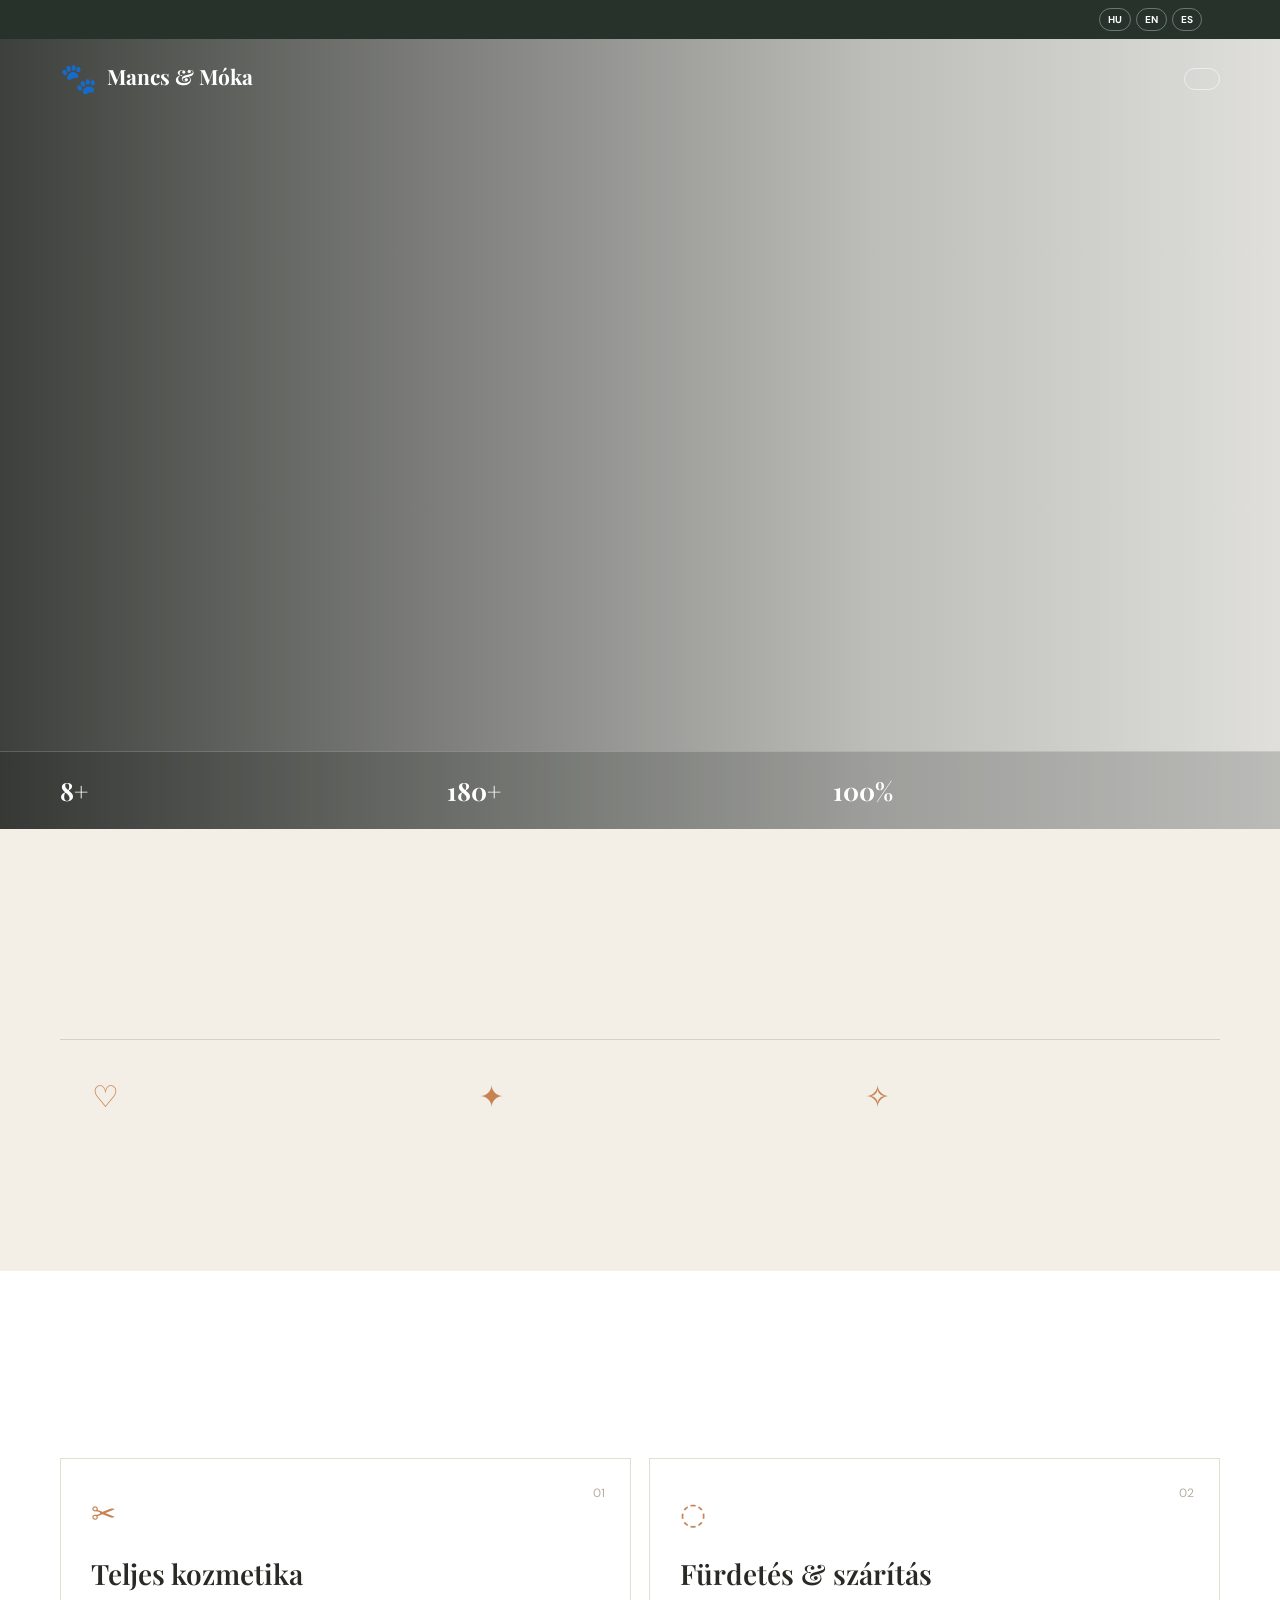
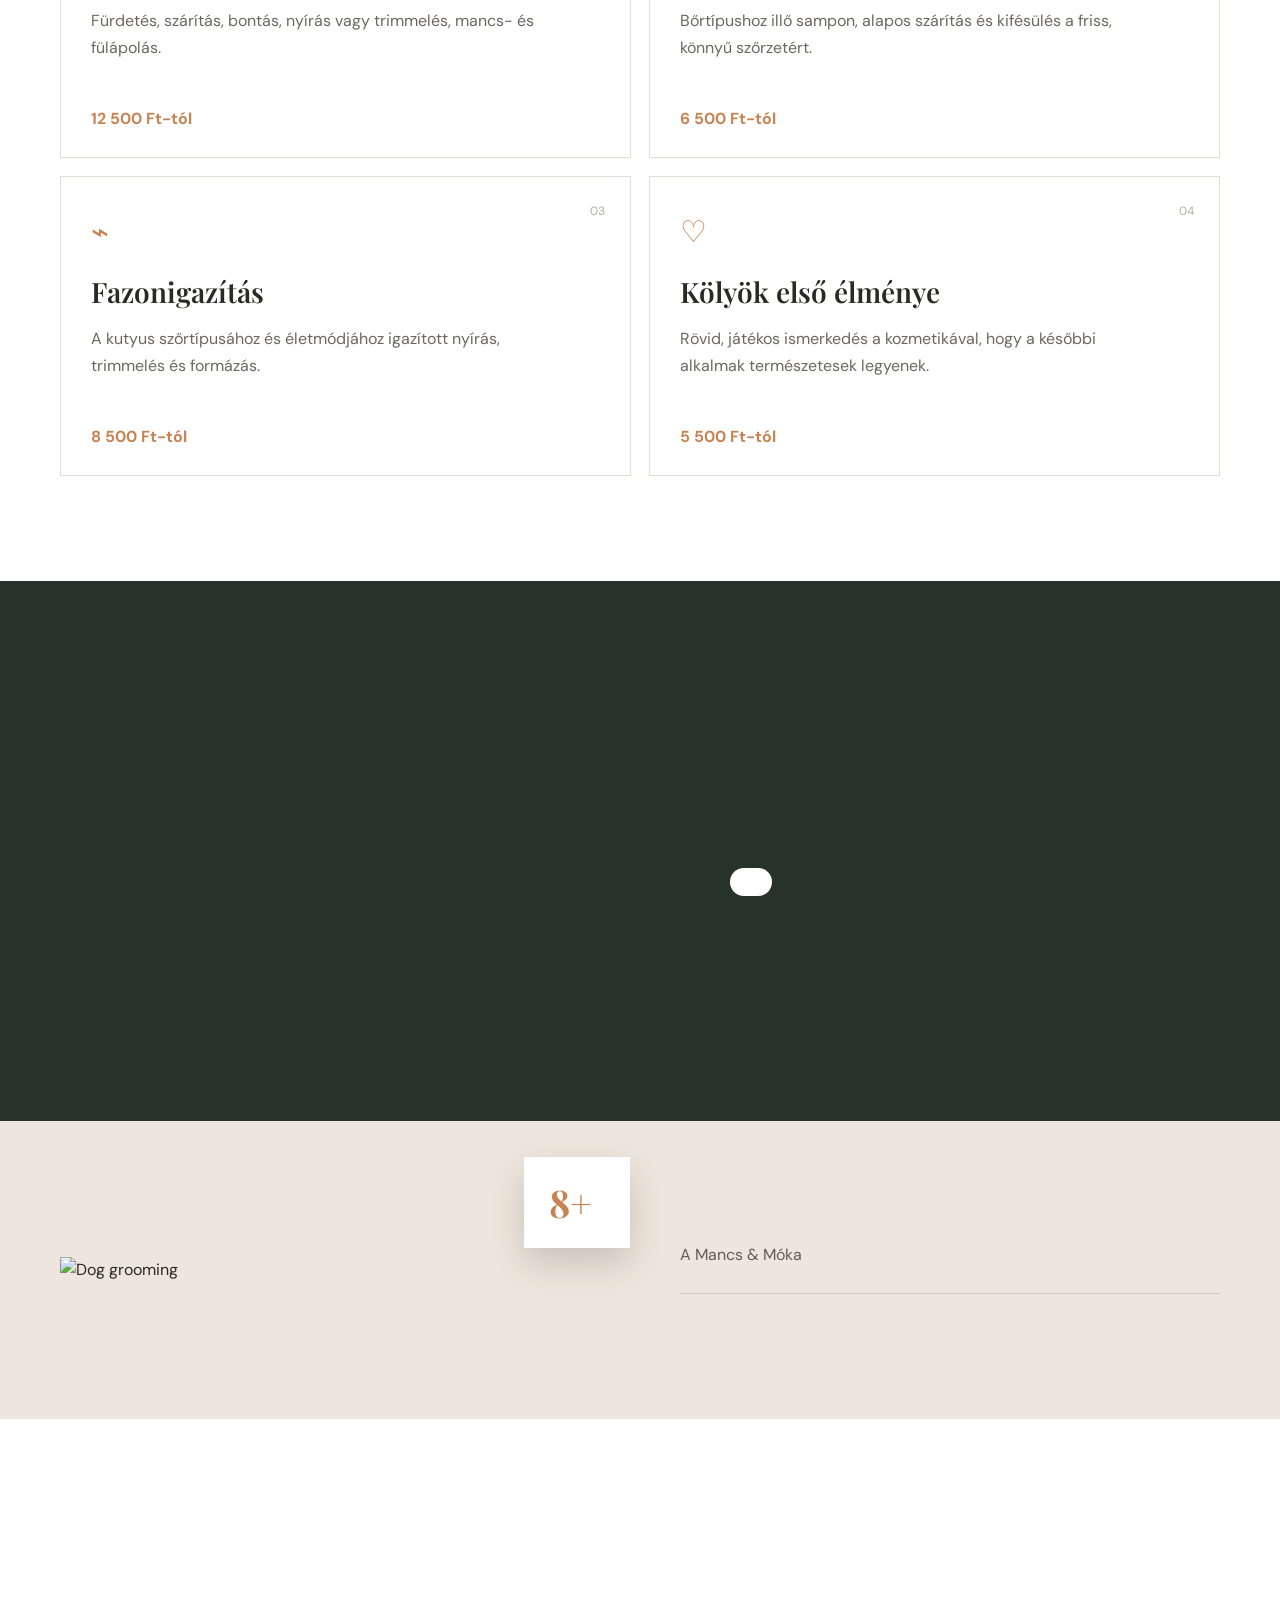
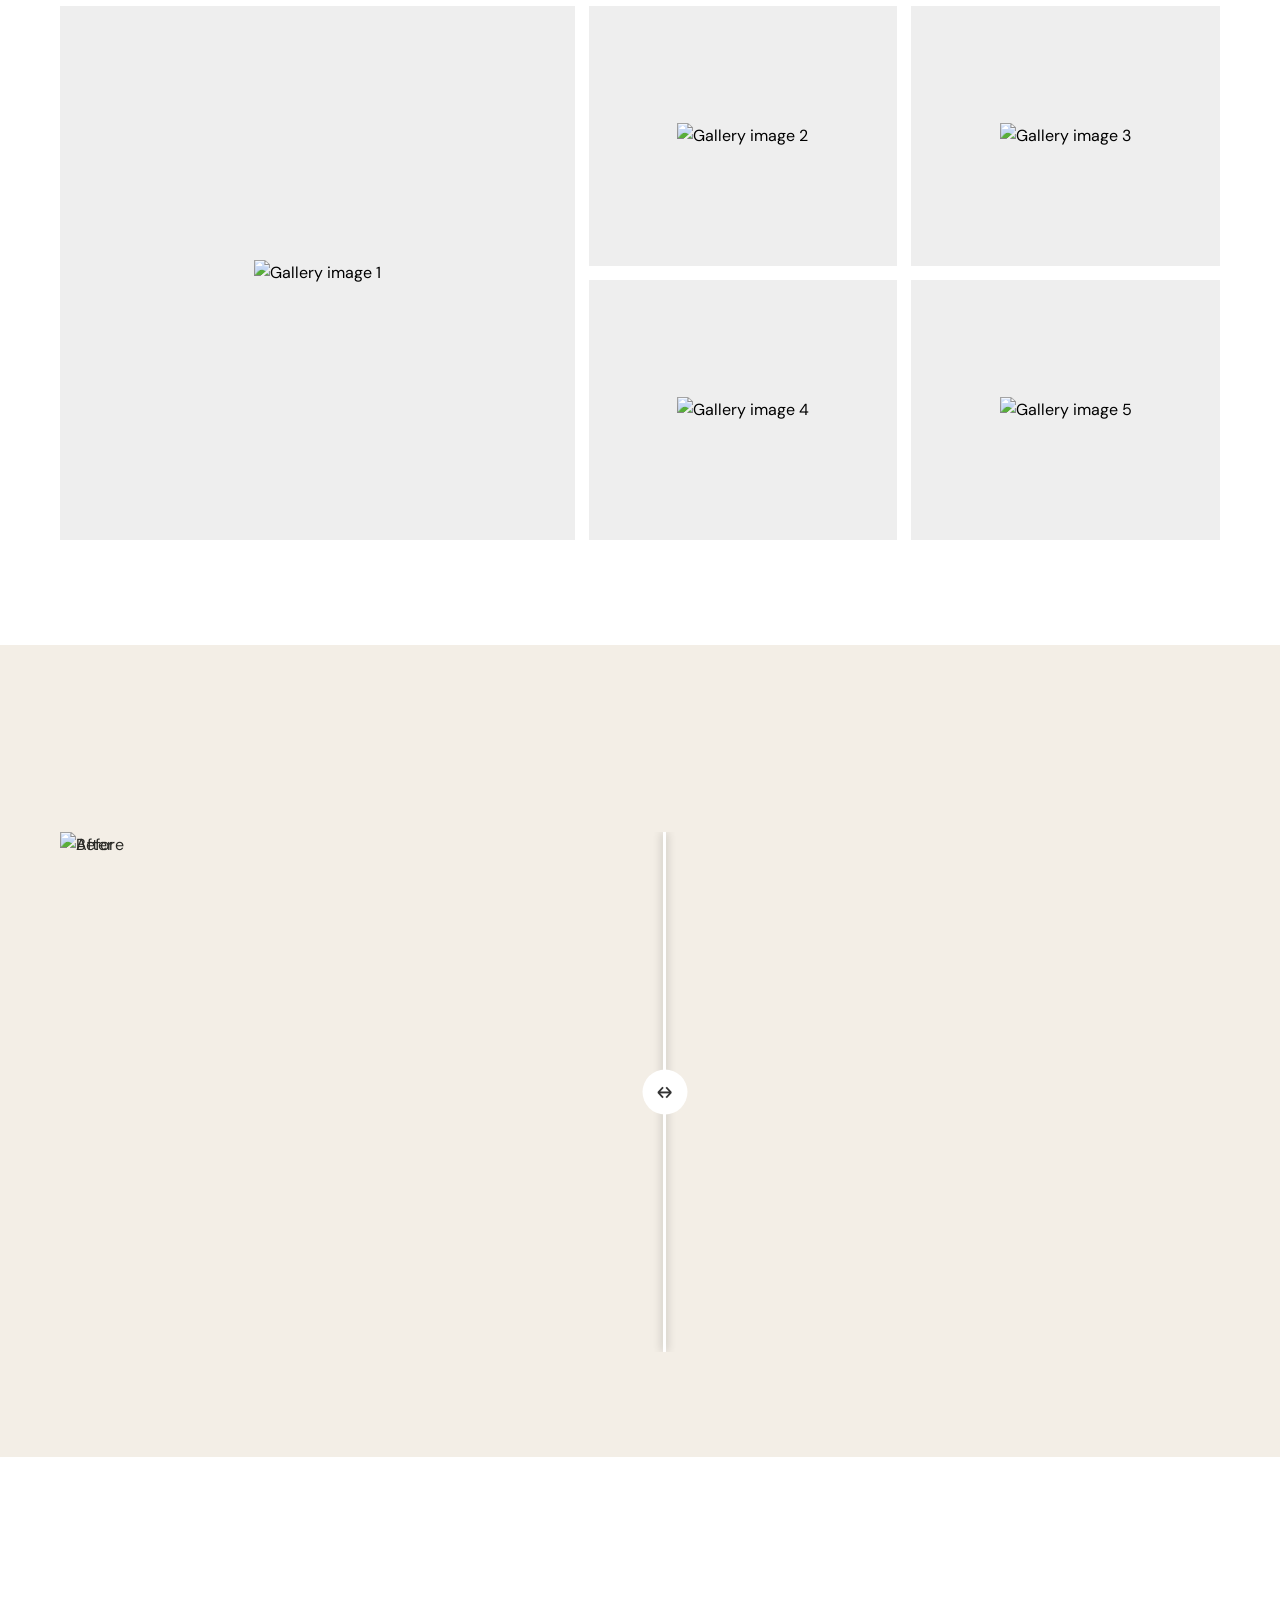
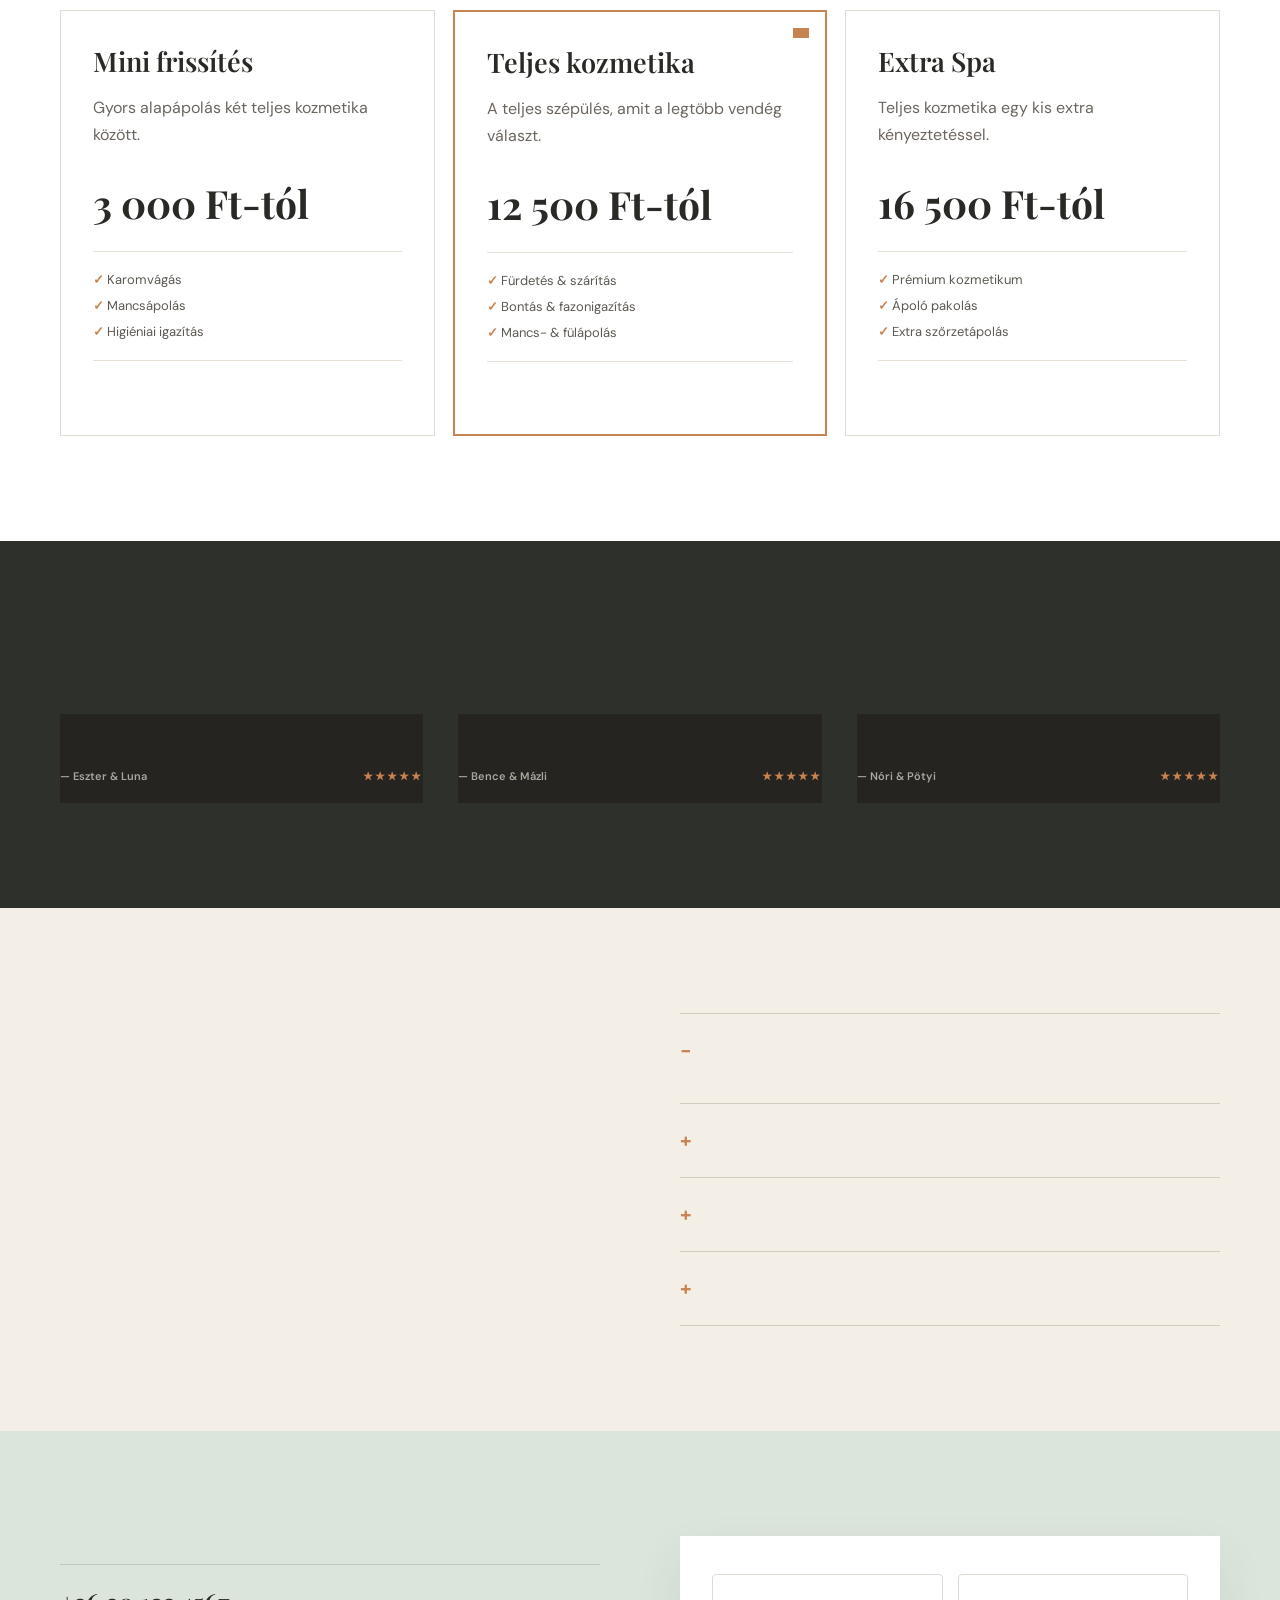
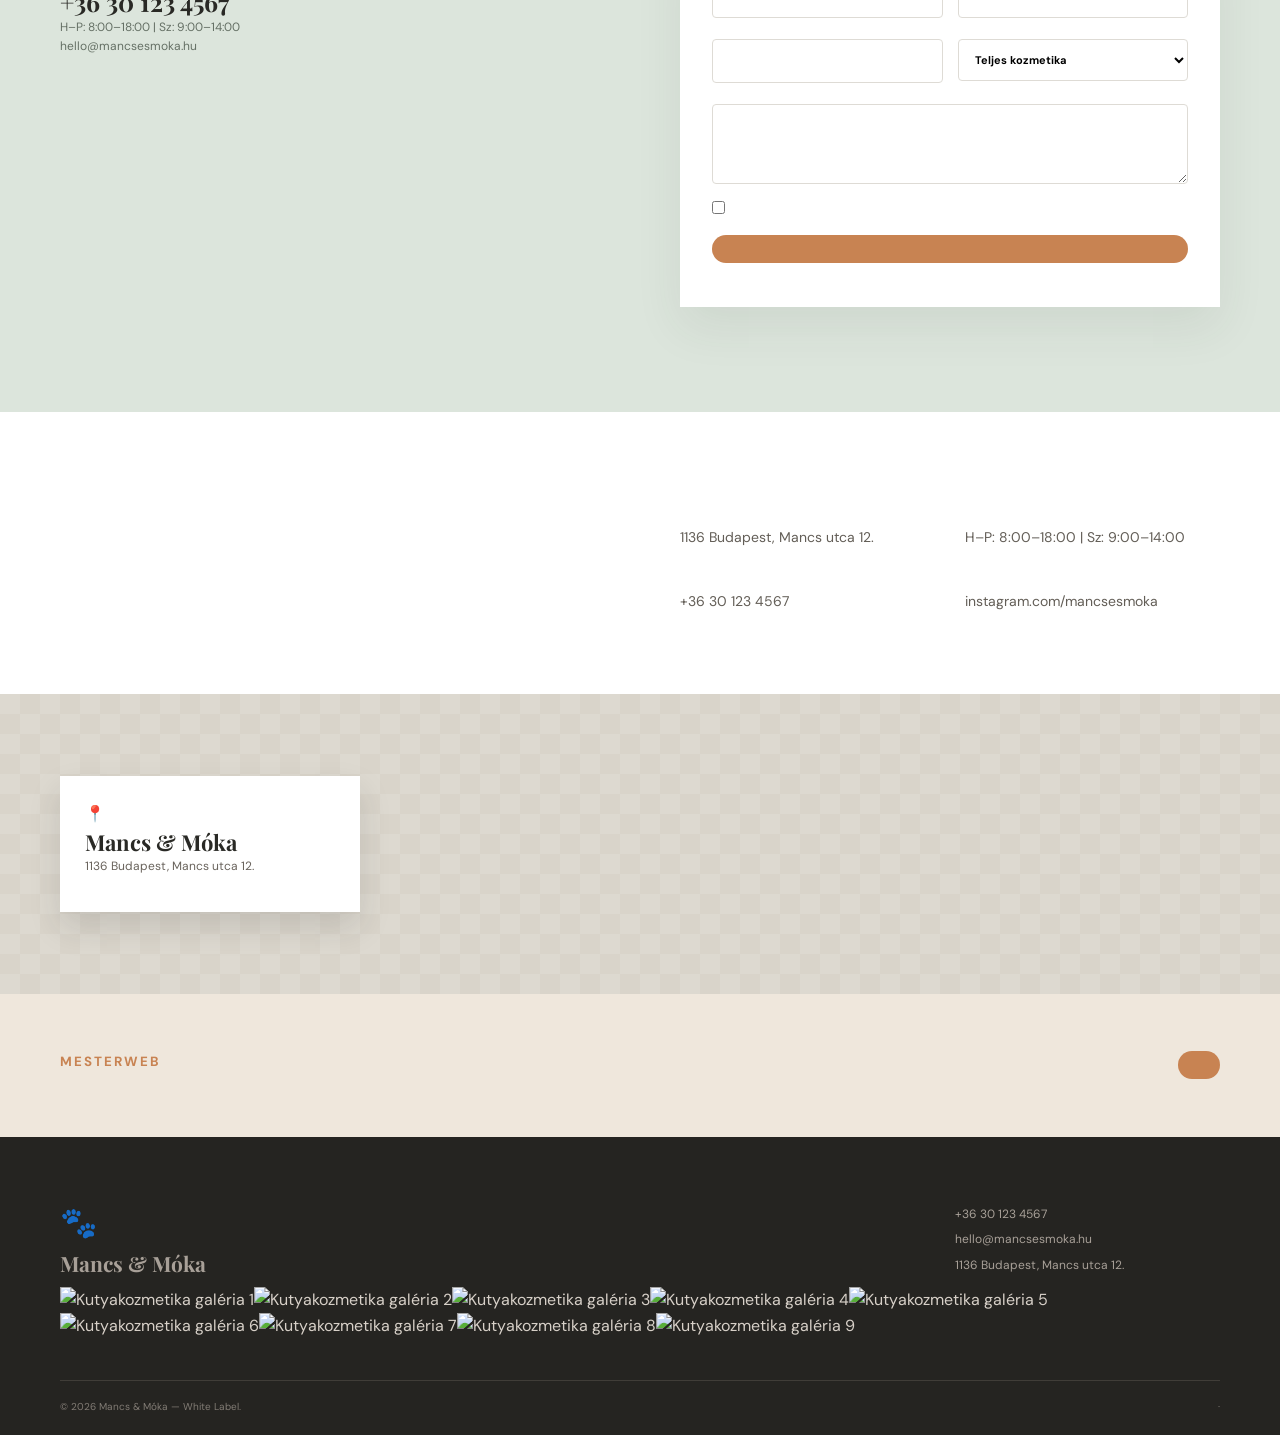
==== commit 69bbb018: "Update index.html" ====
--- a/index.html
+++ b/index.html
@@ -16,5 +16,5 @@
 <section class="contact section" id="contact"><div class="container contact-grid"><div><div class="eyebrow" data-i18n="contact_eye"></div><h2 data-i18n="contact_title"></h2></div><div class="contact-info"><div><b data-i18n="address"></b><span data-address></span></div><div><b data-i18n="hours"></b><span data-hours></span></div><div><b data-i18n="phone"></b><a id="contactPhone"></a></div><div><b data-i18n="instagram"></b><a id="instagramLink" target="_blank" rel="noopener"></a></div></div></div><div class="map"><div class="container"><div class="map-placeholder">📍 <b data-brand></b><span data-address></span><a id="mapLink" target="_blank" rel="noopener" data-i18n="route"></a></div></div></div></section>
 <section class="mweb-cta"><div class="container"><div><small>MESTERWEB</small><h2 data-i18n="mweb_title"></h2><p data-i18n="mweb_text"></p></div><a class="button primary" href="https://mesterweb-nco7.onrender.com" target="_blank" rel="noopener" data-i18n="mweb_cta"></a></div></section>
 </main>
-<footer><div class="container footer-grid"><div><a class="brand footer-brand" href="#home"><span class="paw">🐾</span><span><b data-brand></b><small data-i18n="salon"></small></span></a><p data-i18n="footer_text"></p></div><div><b data-i18n="page"></b><a href="#services" data-i18n="nav_services"></a><a href="#gallery" data-i18n="nav_gallery"></a><a href="#pricing" data-i18n="nav_prices"></a><a href="#faq" data-i18n="nav_faq"></a></div><div><b data-i18n="contact"></b><a id="footerPhone"></a><a id="footerEmail"></a><span data-address></span></div></div><div class="container footer-bottom"><span>© 2026 <span data-brand></span> — White Label.</span><span><a href="kepforrasok.html" data-i18n="sources"></a> · <a href="https://mesterweb-nco7.onrender.com" target="_blank" rel="noopener" data-i18n="madeby"></a></span></div></footer>
+<footer><div class="container footer-grid"><div><a class="brand footer-brand" href="#home"><span class="paw">🐾</span><span><b data-brand></b><small data-i18n="salon"></small></span></a><p data-i18n="footer_text"></p></div><div><b data-i18n="page"></b><a href="#services" data-i18n="nav_services"></a><a href="#gallery" data-i18n="nav_gallery"></a><a href="#pricing" data-i18n="nav_prices"></a><a href="#faq" data-i18n="nav_faq"></a></div><div><b data-i18n="contact"></b><a id="footerPhone"></a><a id="footerEmail"></a><span data-address></span></div></div><div class="container footer-gallery-wrap"><div class="footer-gallery-head"><b data-i18n="free_gallery_title"></b><span data-i18n="free_gallery_text"></span></div><div class="footer-gallery" aria-label="Free dog grooming image gallery"><img src="images/free-gallery/mancs1.jpg" alt="Kutyakozmetika galéria 1" loading="lazy"><img src="images/free-gallery/mancs2.jpg" alt="Kutyakozmetika galéria 2" loading="lazy"><img src="images/free-gallery/mancs3.jpg" alt="Kutyakozmetika galéria 3" loading="lazy"><img src="images/free-gallery/mancs4.jpg" alt="Kutyakozmetika galéria 4" loading="lazy"><img src="images/free-gallery/mancs5.jpg" alt="Kutyakozmetika galéria 5" loading="lazy"><img src="images/free-gallery/mancs6.jpg" alt="Kutyakozmetika galéria 6" loading="lazy"><img src="images/free-gallery/mancs7.jpg" alt="Kutyakozmetika galéria 7" loading="lazy"><img src="images/free-gallery/mancs8.jpg" alt="Kutyakozmetika galéria 8" loading="lazy"><img src="images/free-gallery/mancs9.jpg" alt="Kutyakozmetika galéria 9" loading="lazy"></div></div><div class="container footer-bottom"><span>© 2026 <span data-brand></span> — White Label.</span><span><a href="kepforrasok.html" data-i18n="sources"></a> · <a href="https://mesterweb-nco7.onrender.com" target="_blank" rel="noopener" data-i18n="madeby"></a></span></div></footer>
 <div class="lightbox" id="lightbox"><button aria-label="Close">×</button><img id="lightboxImg" alt=""></div><script src="script.js"></script></body></html>
--- a/styles.css
+++ b/styles.css
@@ -0,0 +1,10 @@
+:root{--primary:#c88352;--dark:#27322b;--hero-image:none}
+*{box-sizing:border-box}html{scroll-behavior:smooth}body{margin:0;background:#fbfaf7;color:#292925;font-family:"DM Sans",sans-serif;line-height:1.65}a{text-decoration:none;color:inherit}button,input,select,textarea{font:inherit}.container{width:min(1160px,calc(100% - 40px));margin:auto}.announcement{background:#27322b;color:#e9e2d8;font-size:12px;padding:8px 0}.announcement .container{display:flex;justify-content:space-between}.announcement a{color:var(--primary);font-weight:700}.header{position:absolute;z-index:10;width:100%;top:34px;color:#fff;padding:20px 0}.nav{display:flex;align-items:center;justify-content:space-between}.brand{display:flex;gap:10px;align-items:center}.brand .paw{font-size:30px}.brand b{display:block;font:700 21px/1 "Playfair Display",serif}.brand small{display:block;font-size:8px;letter-spacing:2.5px;margin-top:4px}.nav nav{display:flex;gap:23px;align-items:center;font-size:13px}.nav nav>a{opacity:.92}.nav-button{border:1px solid rgba(255,255,255,.6);padding:10px 17px;border-radius:99px}.menu{display:none;background:none;border:0;color:#fff;font-size:28px}.hero{height:790px;position:relative;color:#fff;overflow:hidden}.hero-bg{position:absolute;inset:0;background:var(--hero-image) center/cover}.hero-shade{position:absolute;inset:0;background:linear-gradient(90deg,rgba(25,28,24,.84),rgba(25,28,24,.28) 68%,rgba(25,28,24,.12))}.hero-inner{position:relative;height:100%;display:flex;align-items:center}.hero-copy{padding-top:55px;max-width:720px}.eyebrow{font-size:10px;letter-spacing:2.6px;font-weight:700;color:var(--primary);margin-bottom:15px}.eyebrow.light{color:#e8bd99}.hero h1{font:700 clamp(56px,7vw,96px)/1.02 "Playfair Display",serif;margin:0}.hero h1 em,h2 em{font-style:normal;color:var(--primary)}.hero p{font-size:18px;max-width:590px;color:#eee8e1;margin:25px 0}.actions{display:flex;gap:12px;flex-wrap:wrap}.button{border:0;border-radius:99px;padding:14px 21px;font-weight:700;display:inline-flex;align-items:center;justify-content:center;gap:14px;cursor:pointer}.button.primary{background:var(--primary);color:#fff}.button.primary:hover{background:var(--primary)}.button.outline{border:1px solid rgba(255,255,255,.6);color:#fff}.light-btn{background:#fff;color:#27322b}.trust{margin-top:25px;font-size:12px;color:#cfc8bf}.trust span{color:var(--primary);letter-spacing:2px;margin-right:8px}.hero-bottom{position:absolute;bottom:0;left:0;right:0;border-top:1px solid rgba(255,255,255,.2);background:rgba(20,22,19,.18)}.hero-stats{display:flex}.hero-stats div{flex:1;padding:22px 0;display:flex;align-items:baseline;gap:10px;color:#ddd}.hero-stats b{font:700 25px "Playfair Display",serif;color:#fff}.hero-stats span{font-size:11px;text-transform:uppercase;letter-spacing:1px}.section{padding:105px 0}.two-col,.heading-row,.about-grid,.booking-grid,.contact-grid,.faq-grid{display:grid;grid-template-columns:1fr 1fr;gap:80px;align-items:end}h2{font:700 clamp(43px,5vw,65px)/1.08 "Playfair Display",serif;margin:0}.lead{font-size:19px;color:#68645d;max-width:520px}.text-link,.service a,.price>a{color:var(--primary);font-weight:700;display:inline-block;margin-top:16px}.intro{background:#f3eee6}.cards{margin-top:60px}.three{display:grid;grid-template-columns:repeat(3,1fr)}.cards article{padding:32px;border-top:1px solid #d9d0c4}.icon{font-size:30px;color:var(--primary)}.cards h3{font:600 25px "Playfair Display",serif;margin:12px 0 7px}.cards p{color:#68645d;margin:0}.services{background:#fff}.heading-row{margin-bottom:50px;align-items:end}.heading-row>p{max-width:360px;color:#6c665e}.service-grid{display:grid;grid-template-columns:repeat(2,1fr);gap:18px}.service{border:1px solid #e4ddd3;padding:30px;position:relative;min-height:300px;transition:.25s}.service:hover{transform:translateY(-5px);box-shadow:0 18px 35px rgba(55,40,25,.08)}.service-num{position:absolute;right:25px;top:25px;color:#b7aea4;font-size:12px}.service-icon{font-size:30px;color:var(--primary)}.service h3{font:600 28px "Playfair Display",serif;margin:17px 0 8px}.service p{color:#6d675f;max-width:450px}.service>div:last-child{position:absolute;left:30px;right:30px;bottom:25px;display:flex;justify-content:space-between;align-items:center}.service>div:last-child b{color:var(--primary)}.split-banner{display:grid;grid-template-columns:1fr 1fr;min-height:540px;background:#27322b;color:#fff}.split-photo{background:var(--hero-image) center/cover}.split-copy{padding:90px;display:flex;flex-direction:column;justify-content:center}.split-copy h2{max-width:600px}.split-copy p{max-width:540px;color:#cfd2cb}.split-copy .button{align-self:flex-start;margin-top:15px}.about{background:#eee6dc}.about-grid{align-items:center}.about-image{position:relative}.about-image>img{width:100%;height:610px;object-fit:cover}.floating-card{position:absolute;right:-30px;bottom:35px;background:#fff;padding:20px 25px;display:flex;gap:13px;align-items:center;box-shadow:0 15px 35px #3c332733}.floating-card b{font:700 38px "Playfair Display",serif;color:var(--primary)}.floating-card small{line-height:1.3;color:#706961}.about-copy p{color:#625d55}.about-copy ul{padding:0;list-style:none;line-height:2.2;color:#56524c;font-weight:600;font-size:14px}.signature{border-top:1px solid #d1c7ba;margin-top:25px;padding-top:20px;display:flex;gap:12px;align-items:baseline}.signature b{font:700 25px "Playfair Display",serif}.signature span{font-size:12px;color:#797169}.gallery{background:#fff}.masonry{display:grid;grid-template-columns:1.25fr .75fr .75fr;grid-template-rows:260px 260px;gap:14px}.masonry button{border:0;padding:0;overflow:hidden;cursor:pointer;background:#eee}.masonry button:first-child{grid-row:span 2}.masonry img{width:100%;height:100%;object-fit:cover;transition:.45s}.masonry button:hover img{transform:scale(1.06)}.before-after{background:#f3eee6}.center-head{text-align:center;max-width:750px;margin:0 auto 48px}.center-head p{color:#6b655e}.comparison{height:520px;position:relative;overflow:hidden}.comparison>img,.comparison .before,.comparison .before img{position:absolute;inset:0;width:100%;height:100%;object-fit:cover}.comparison .before{width:52%;overflow:hidden}.comparison .before img{width:100vw;max-width:none;object-position:center}.comparison input{position:absolute;inset:0;width:100%;height:100%;opacity:0;cursor:ew-resize}.divider{position:absolute;top:0;bottom:0;left:52%;width:3px;background:#fff;box-shadow:0 0 10px #0005;pointer-events:none}.divider:after{content:"↔";position:absolute;left:50%;top:50%;transform:translate(-50%,-50%);width:45px;height:45px;border-radius:50%;background:#fff;color:#333;display:grid;place-items:center;font-weight:700}.pricing{background:#fff}.price-grid{display:grid;grid-template-columns:repeat(3,1fr);gap:18px}.price{border:1px solid #e2dbd2;padding:32px;position:relative}.price.featured{border:2px solid var(--primary)}.popular{position:absolute;right:16px;top:16px;background:var(--primary);color:#fff;font-size:9px;letter-spacing:1px;padding:5px 8px}.price h3{font:600 27px "Playfair Display",serif;margin:0}.price p{color:#6c665f;min-height:60px}.price>strong{display:block;font:700 39px "Playfair Display",serif;margin:22px 0}.price>strong small{font:500 12px "DM Sans",sans-serif;color:#777}.price ul{list-style:none;padding:0;border-top:1px solid #e6e0d7;border-bottom:1px solid #e6e0d7;padding:15px 0;line-height:2;color:#5d5953;font-size:13px}.price li:before{content:"✓ ";color:var(--primary);font-weight:700}.reviews{background:#2d302b;color:#fff}.reviews h2{margin-bottom:48px}.review-grid{display:grid;grid-template-columns:repeat(3,1fr);gap:35px}.review-grid blockquote{margin:0;font:500 20px/1.5 "Playfair Display",serif;color:#e8e2db}.review-grid footer{font:600 11px "DM Sans",sans-serif;color:#aaa79f;margin-top:20px}.review-grid footer span{float:right;color:var(--primary);letter-spacing:2px}.faq{background:#f3eee6}.faq-grid{align-items:start}.faq-grid>div:first-child p{color:#6a655d}.accordion details{border-top:1px solid #d4cabd;padding:20px 0}.accordion details:last-child{border-bottom:1px solid #d4cabd}.accordion summary{cursor:pointer;font-weight:700;list-style:none;display:flex;justify-content:space-between}.accordion summary:after{content:"+";font-size:20px;color:var(--primary)}.accordion details[open] summary:after{content:"−"}.accordion p{color:#6b655e;margin-bottom:0}.booking{background:#dce5dc}.booking-grid{align-items:start}.booking-copy p{color:#5f665f}.contact-box{border-top:1px solid #bdc9bd;margin-top:28px;padding-top:20px;display:flex;flex-direction:column}.contact-box b{font:700 25px "Playfair Display",serif}.contact-box span,.contact-box a{font-size:12px;color:#657065}.form{background:#fff;padding:32px;box-shadow:0 20px 45px #31413215}.form-row{display:grid;grid-template-columns:1fr 1fr;gap:15px}.form label{display:block;font-size:11px;font-weight:700;color:#555a54;margin-bottom:15px}.form input,.form select,.form textarea{display:block;width:100%;margin-top:6px;border:1px solid #dedbd5;padding:12px;border-radius:4px;outline:0;background:#fff}.form input:focus,.form select:focus,.form textarea:focus{border-color:var(--primary)}.form .check{display:flex;gap:8px;align-items:flex-start;font-weight:500;color:#777}.form .check input{width:auto;margin:2px 0}.form .button{width:100%}.form>small{display:block;margin-top:12px;color:#888;font-size:10px}.success{margin-top:12px;padding:11px;background:#e9f4e8;color:#416245;font-size:12px}.contact{background:#fff;padding-bottom:0}.contact-grid{align-items:start;padding-bottom:80px}.contact-info{display:grid;grid-template-columns:1fr 1fr;gap:30px}.contact-info b{display:block;text-transform:uppercase;letter-spacing:1.5px;font-size:10px;color:var(--primary);margin-bottom:7px}.contact-info span,.contact-info a{color:#635e57;font-size:14px}.map{height:300px;background:#ddd9d0;background-image:linear-gradient(45deg,#d9d4ca 25%,transparent 25%,transparent 75%,#d9d4ca 75%),linear-gradient(45deg,#d9d4ca 25%,transparent 25%,transparent 75%,#d9d4ca 75%);background-size:40px 40px;background-position:0 0,20px 20px;display:flex;align-items:center}.map-placeholder{background:#fff;padding:25px;box-shadow:0 15px 30px #2222;display:flex;flex-direction:column;max-width:300px}.map-placeholder b{font:700 22px "Playfair Display",serif}.map-placeholder span,.map-placeholder a{font-size:12px;color:#69635c}.map-placeholder a{color:var(--primary);font-weight:700;margin-top:10px}footer{background:#252421;color:#d7d0c8;padding:55px 0 20px}.footer-grid{display:grid;grid-template-columns:2fr 1fr 1fr;gap:50px}.footer-brand{color:#fff}.footer-grid>div>p{font-size:13px;color:#9f9991;max-width:280px}.footer-grid>div>b{display:block;color:#fff;margin-bottom:13px}.footer-grid a,.footer-grid span{display:block;color:#a8a098;font-size:12px;margin:6px 0}.footer-bottom{border-top:1px solid #403d38;margin-top:40px;padding-top:18px;display:flex;justify-content:space-between;gap:20px;color:#827c75;font-size:10px}.footer-bottom a{color:#bca18c;text-decoration:underline}.lightbox{display:none;position:fixed;z-index:100;inset:0;background:#151513ee;align-items:center;justify-content:center;padding:30px}.lightbox.open{display:flex}.lightbox img{max-width:94vw;max-height:90vh}.lightbox button{position:absolute;right:25px;top:10px;background:none;border:0;color:#fff;font-size:46px;cursor:pointer}
+@media(max-width:850px){.nav nav{display:none;position:absolute;top:70px;right:20px;background:#27322b;padding:18px;min-width:220px;border-radius:8px;flex-direction:column;align-items:stretch}.nav nav.open{display:flex}.menu{display:block}.hero{height:730px}.hero-stats div{display:block}.hero-stats b,.hero-stats span{display:block}.two-col,.heading-row,.about-grid,.booking-grid,.contact-grid,.faq-grid{grid-template-columns:1fr;gap:35px}.three,.review-grid,.price-grid{grid-template-columns:1fr}.service-grid{grid-template-columns:1fr}.split-banner{grid-template-columns:1fr}.split-photo{min-height:380px}.split-copy{padding:65px 30px}.about-image>img{height:500px}.floating-card{right:15px}.masonry{grid-template-columns:1fr 1fr;grid-template-rows:220px 220px 220px}.masonry button:first-child{grid-row:span 2}.comparison{height:420px}.footer-grid{grid-template-columns:1fr 1fr}.footer-grid>div:first-child{grid-column:1/-1}.footer-bottom{flex-direction:column}.section{padding:80px 0}}
+@media(max-width:520px){.container{width:calc(100% - 28px)}.announcement .container{display:none}.header{top:8px}.hero h1{font-size:55px}.hero p{font-size:16px}.actions .button{width:100%}.hero-stats{display:none}.split-photo{min-height:300px}.split-copy{padding:55px 20px}.masonry{grid-template-columns:1fr;grid-template-rows:260px}.masonry button:first-child{grid-row:auto}.form-row{grid-template-columns:1fr}.contact-info{grid-template-columns:1fr}.footer-grid{grid-template-columns:1fr}.footer-grid>div:first-child{grid-column:auto}.comparison{height:330px}}
+
+.reveal{opacity:0;transform:translateY(18px);transition:opacity .65s ease,transform .65s ease}.reveal.visible{opacity:1;transform:none}
+
+/* White-label additions */
+.lang-switch{display:flex;gap:5px;margin-left:auto;margin-right:18px}.lang-switch button{border:1px solid #ffffff55;background:transparent;color:#fff;border-radius:999px;padding:4px 8px;font:700 10px "DM Sans",sans-serif;cursor:pointer}.lang-switch button.active{background:#fff;color:#27322b}.mweb-cta{background:#efe7dc;padding:54px 0}.mweb-cta .container{display:flex;align-items:center;justify-content:space-between;gap:35px}.mweb-cta small{letter-spacing:2px;color:var(--primary);font-weight:700}.mweb-cta h2{font-size:38px;margin:6px 0 8px}.mweb-cta p{margin:0;color:#6b655e;max-width:680px}.mweb-cta .button{flex:0 0 auto}
+@media(max-width:700px){.announcement .container{display:flex}.announcement .container>a{display:none}.announcement .container>span{font-size:9px}.lang-switch{margin-right:0}.mweb-cta .container{display:block}.mweb-cta .button{margin-top:22px;width:100%}}
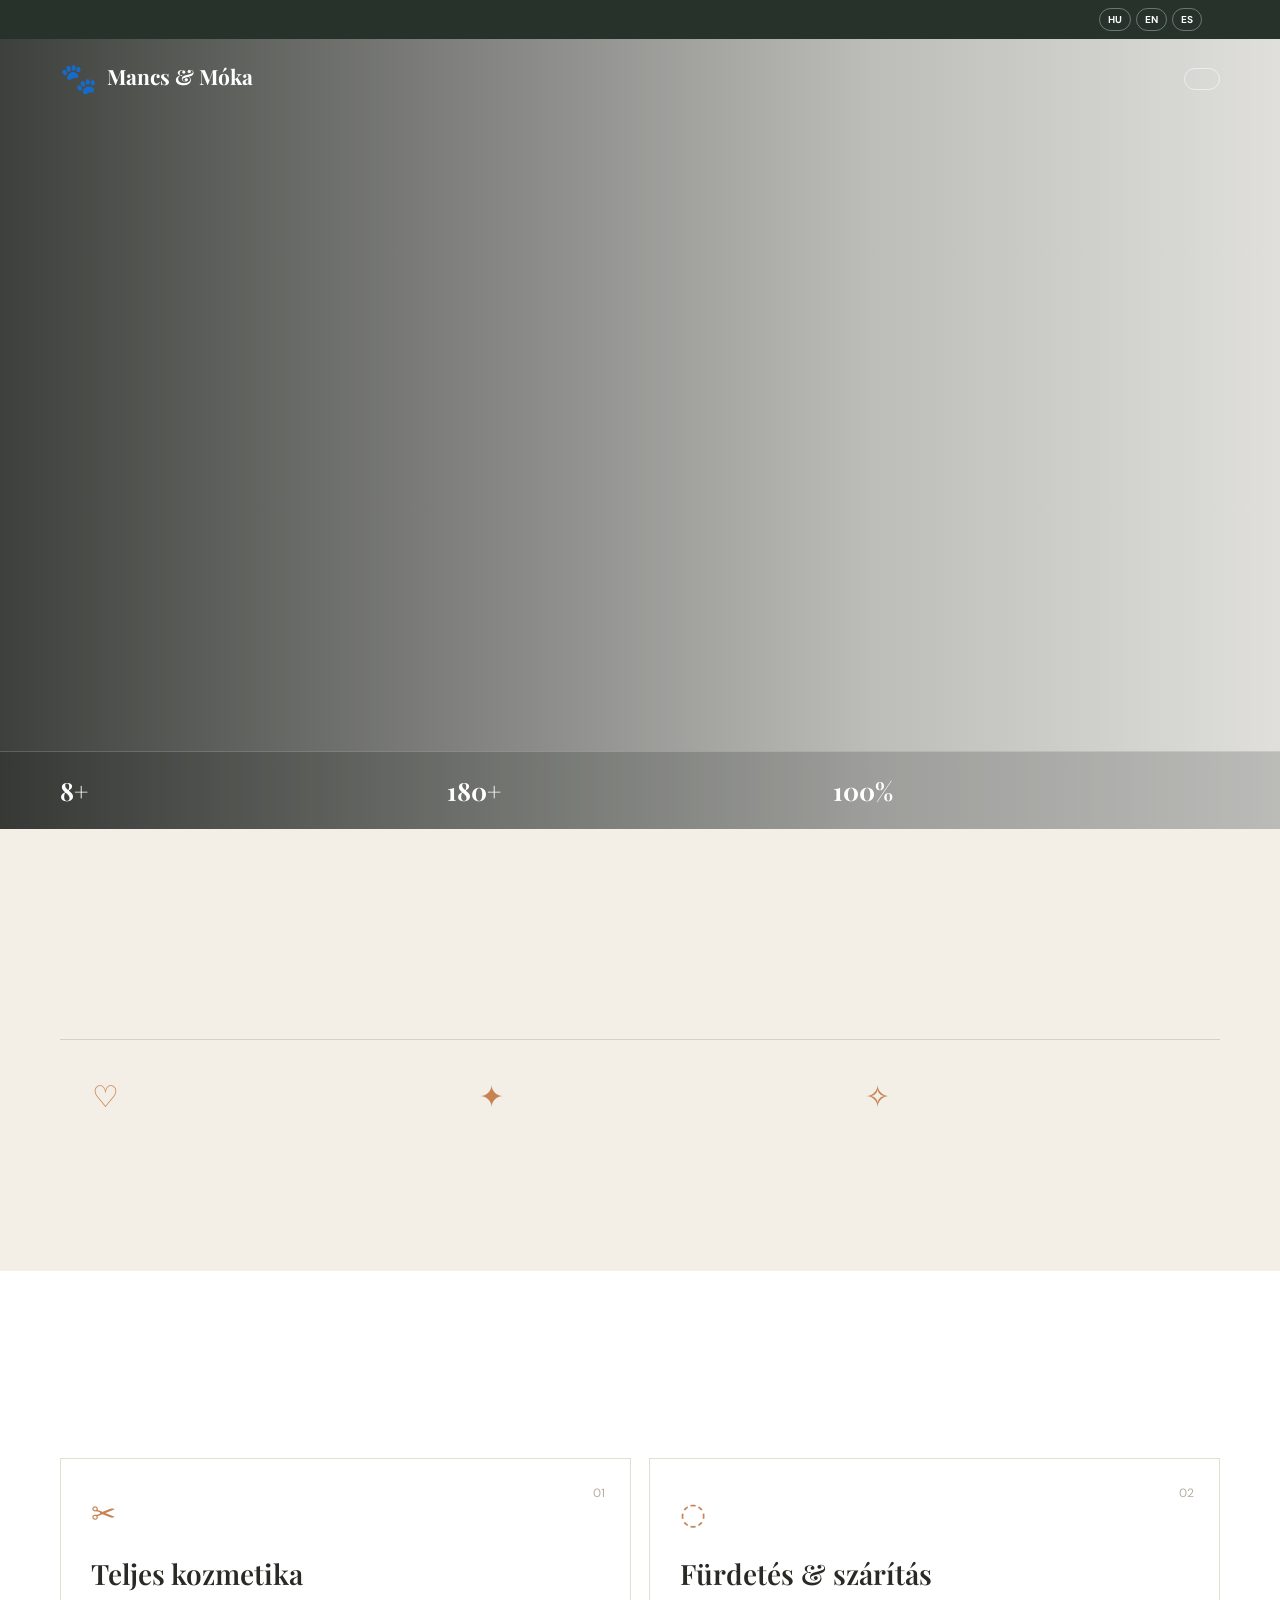
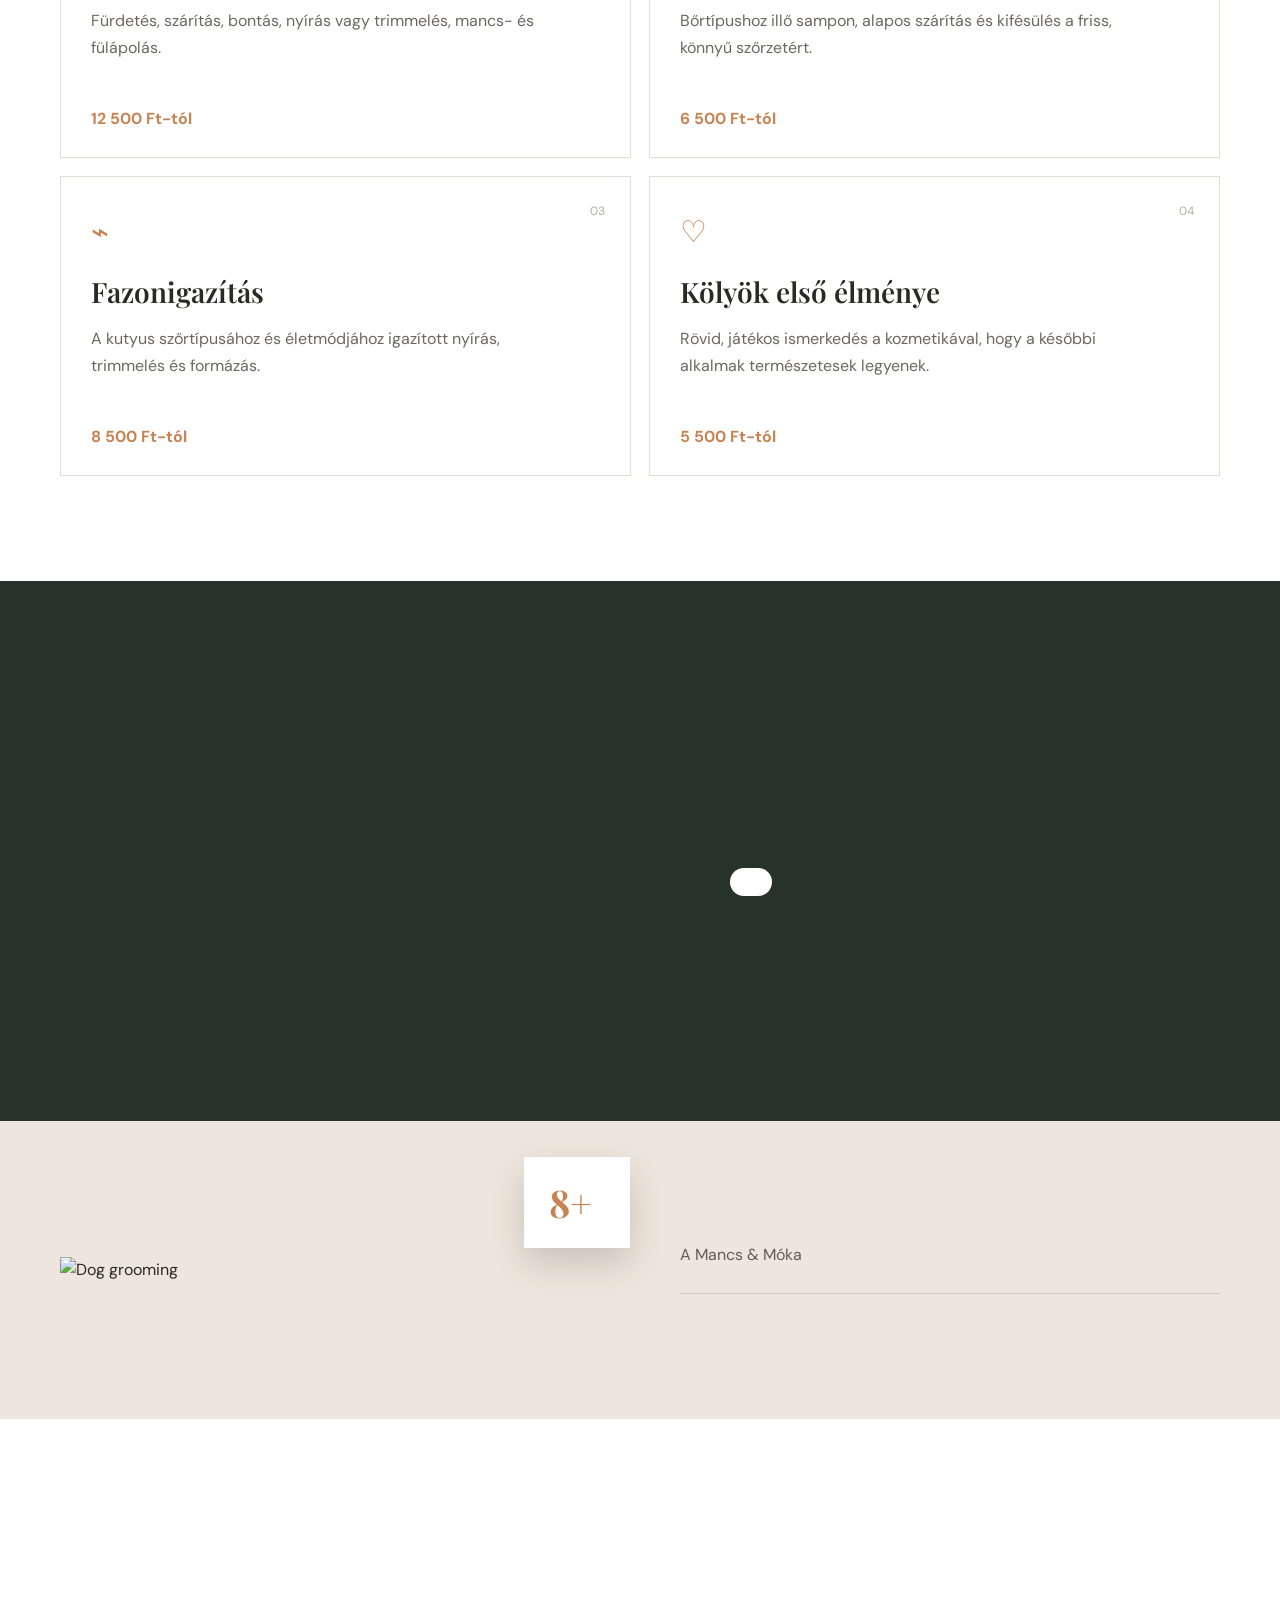
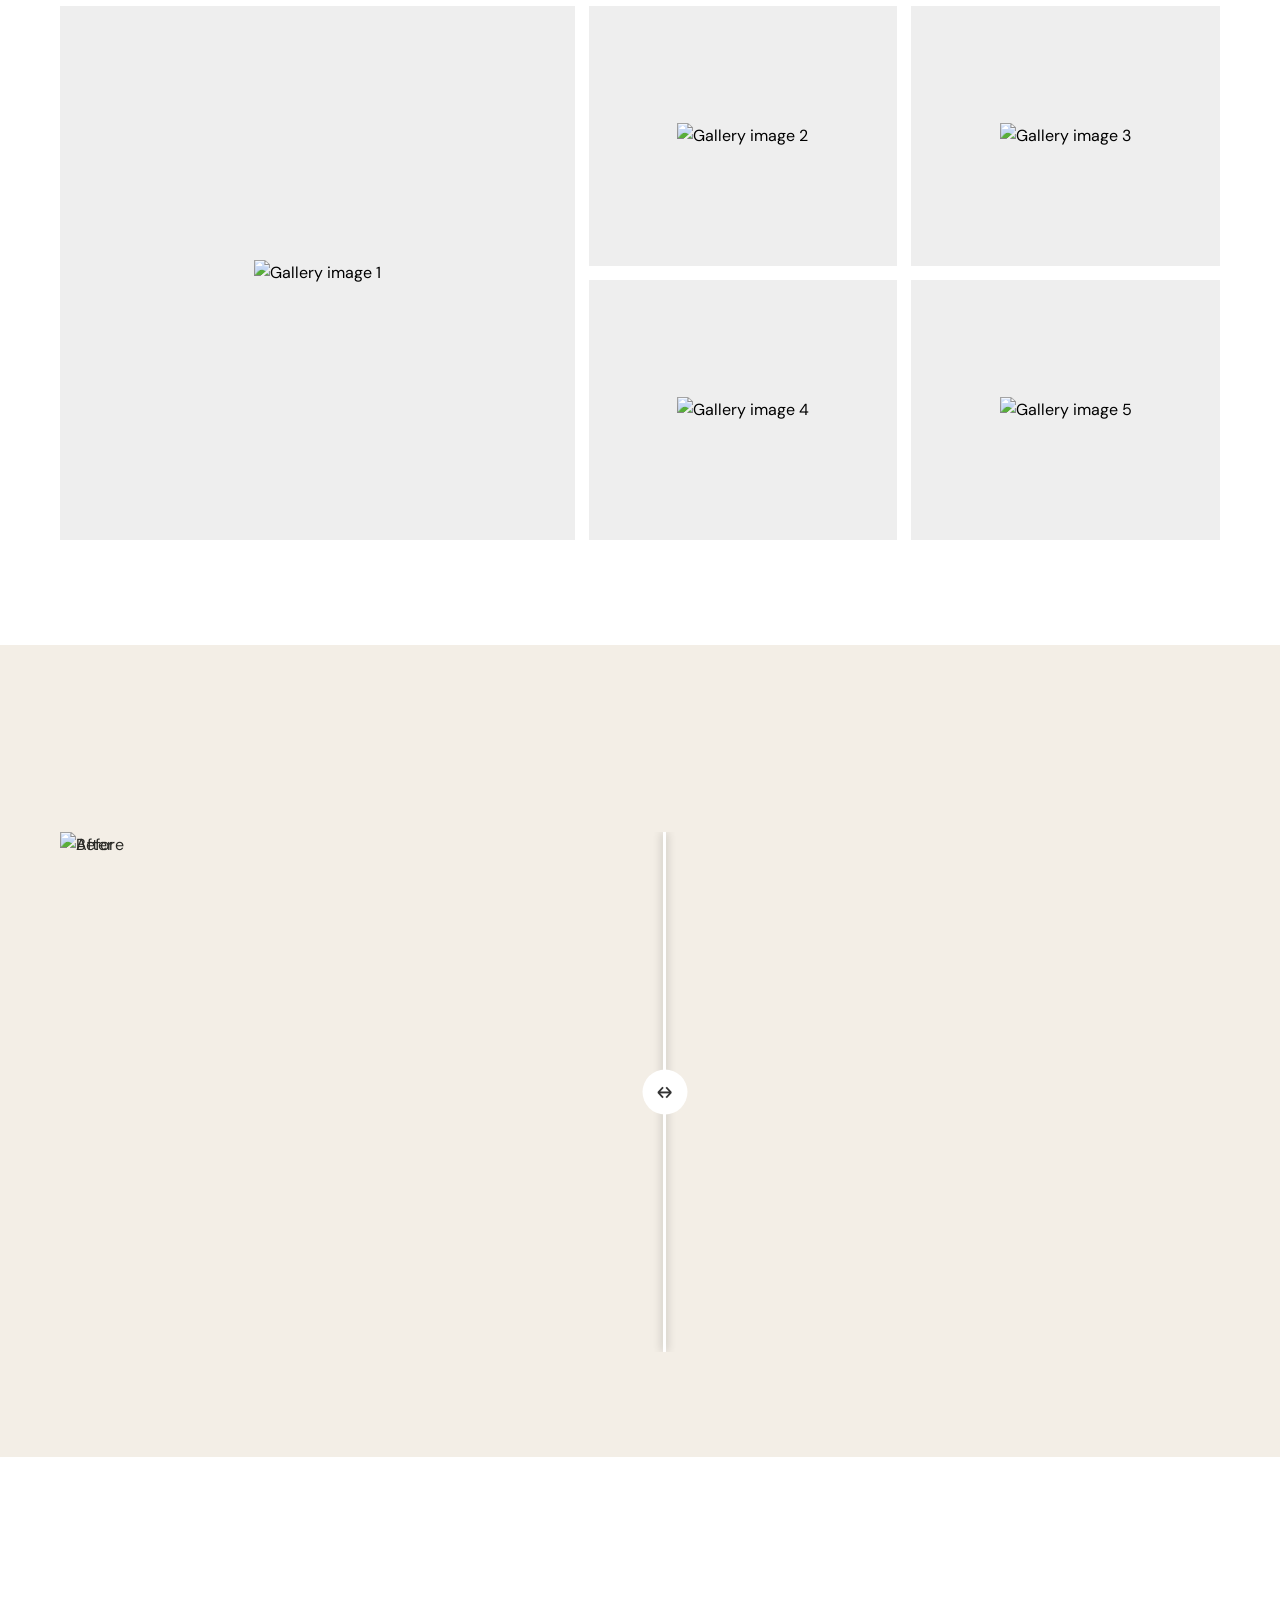
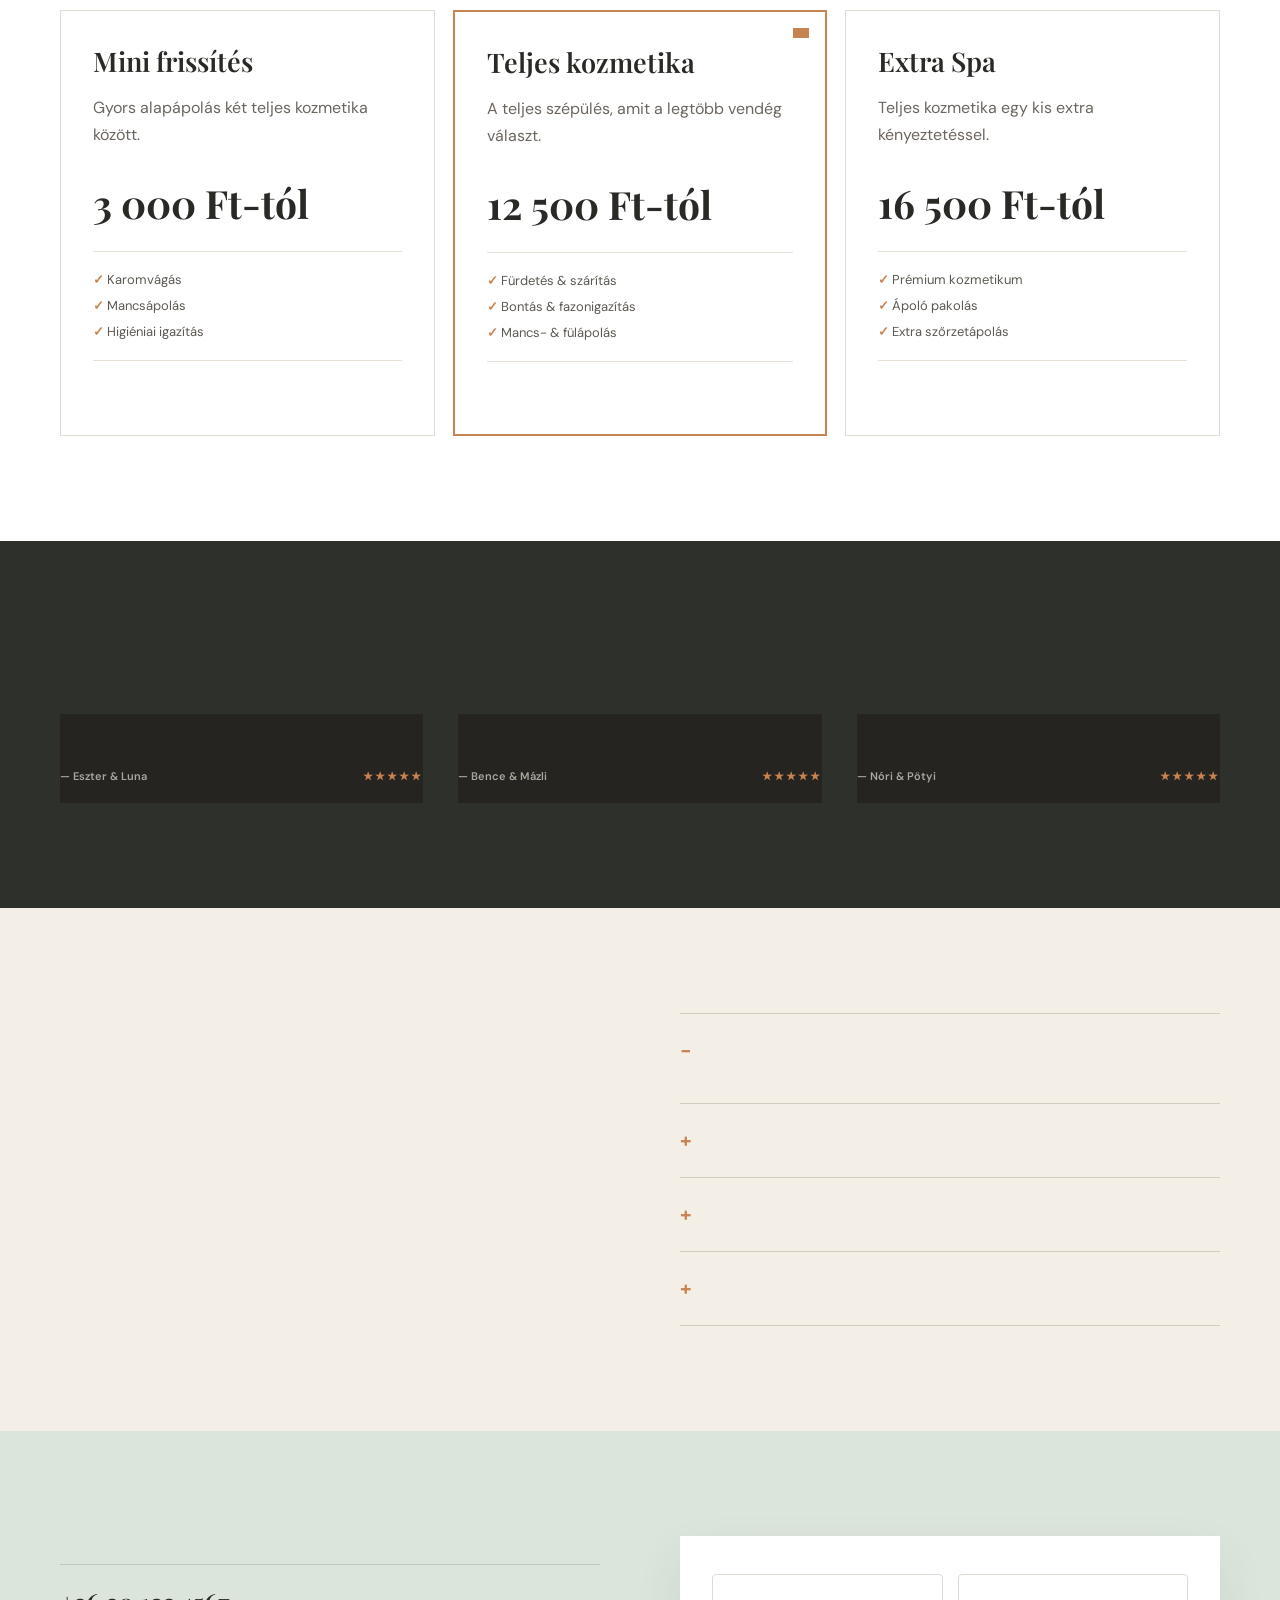
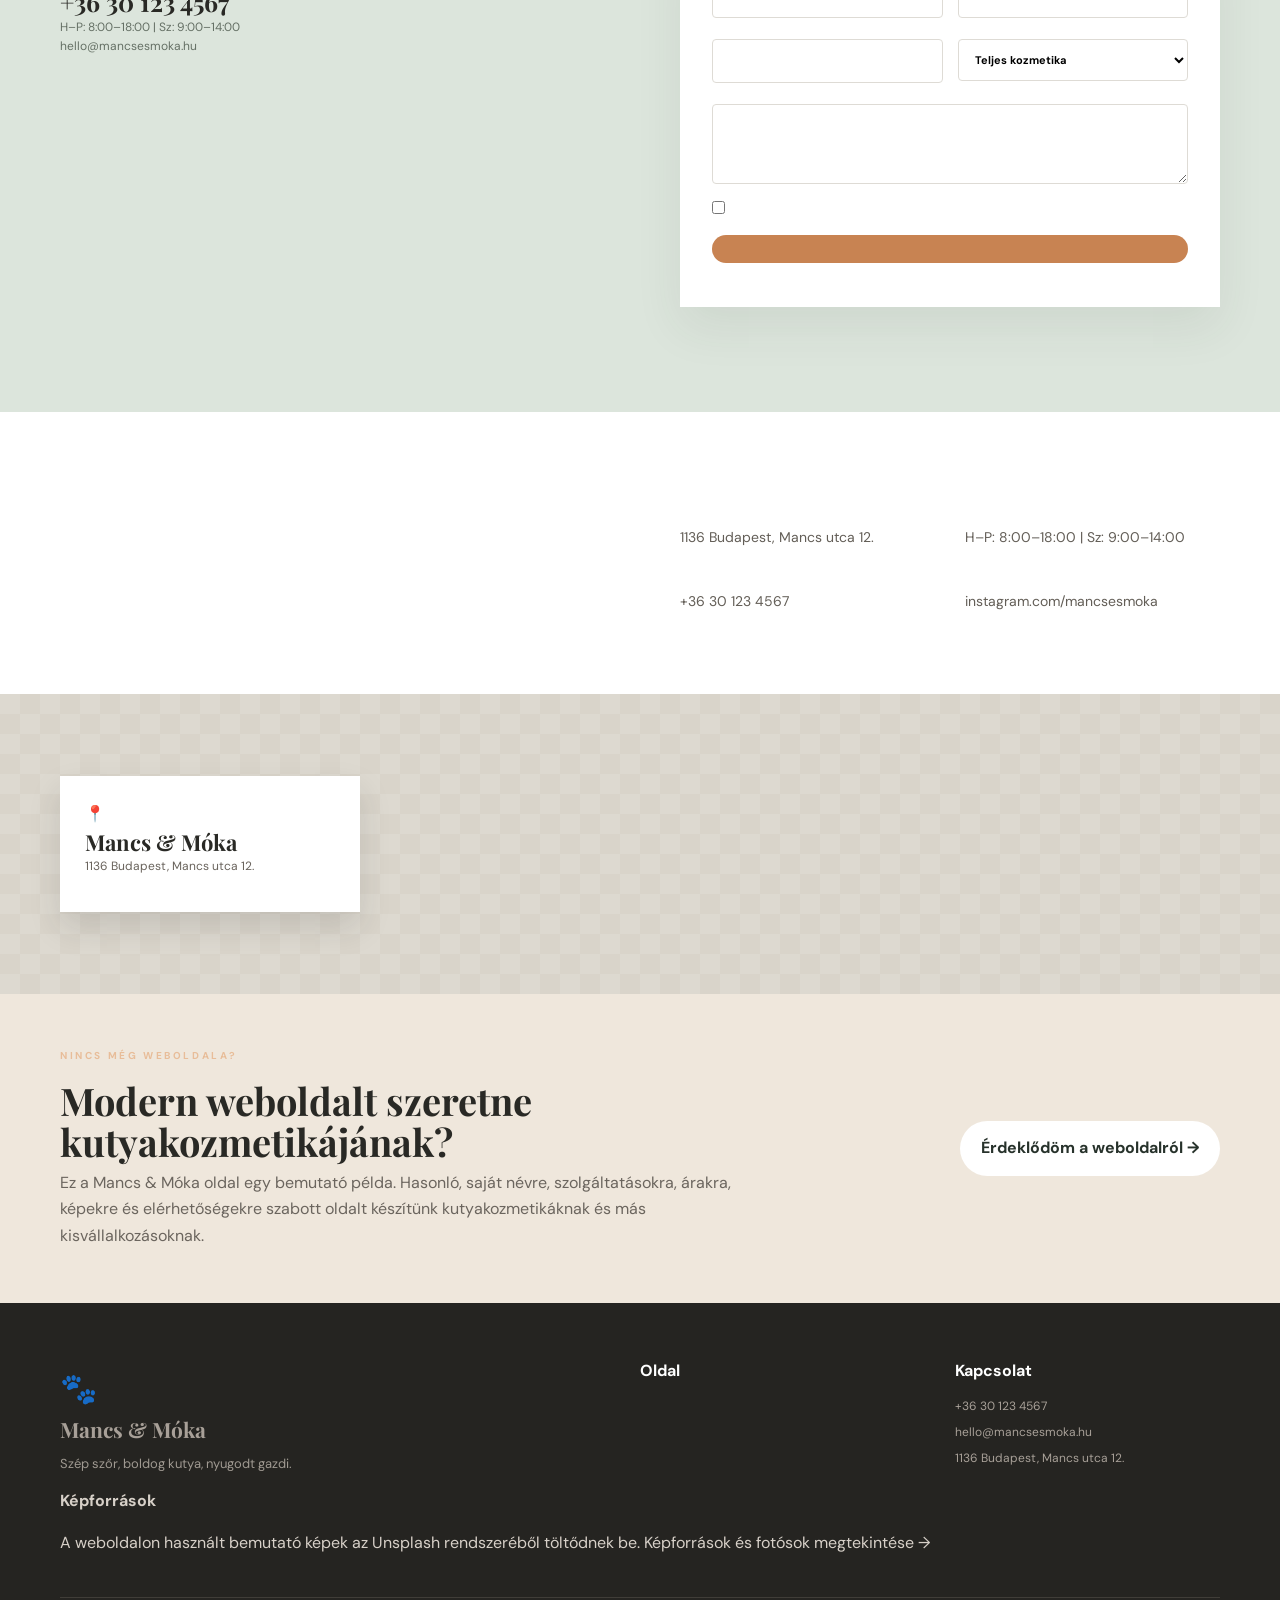
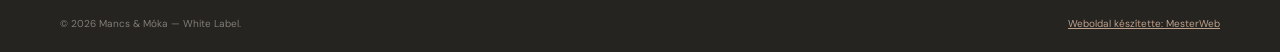
==== commit e74a5aae: "Update index.html" ====
--- a/index.html
+++ b/index.html
@@ -14,7 +14,7 @@
 <section class="faq section" id="faq"><div class="container faq-grid"><div><div class="eyebrow" data-i18n="faq_eye"></div><h2 data-i18n="faq_title"></h2><p data-i18n="faq_text"></p></div><div class="accordion"><details open><summary data-i18n="faq1q"></summary><p data-i18n="faq1a"></p></details><details><summary data-i18n="faq2q"></summary><p data-i18n="faq2a"></p></details><details><summary data-i18n="faq3q"></summary><p data-i18n="faq3a"></p></details><details><summary data-i18n="faq4q"></summary><p data-i18n="faq4a"></p></details></div></div></section>
 <section class="booking section" id="booking"><div class="container booking-grid"><div class="booking-copy"><div class="eyebrow" data-i18n="booking_eye"></div><h2 data-i18n="booking_title"></h2><p data-i18n="booking_text"></p><div class="contact-box"><b data-phone></b><span data-hours></span><a id="bookingEmail"></a></div></div><form id="bookingForm" class="form"><div class="form-row"><label><span data-i18n="name"></span><input required name="name" data-i18n-placeholder="name_ph"></label><label><span data-i18n="dog"></span><input required name="dog" data-i18n-placeholder="dog_ph"></label></div><div class="form-row"><label><span data-i18n="phone"></span><input required name="phone" data-i18n-placeholder="phone_ph"></label><label><span data-i18n="service"></span><select name="service" id="serviceSelect"></select></label></div><label><span data-i18n="preferred"></span><textarea name="message" rows="3" data-i18n-placeholder="message_ph"></textarea></label><label class="check"><input type="checkbox" required><span data-i18n="privacy"></span></label><button class="button primary" type="submit" data-i18n="submit"></button><small data-i18n="demo"></small><div class="success" hidden data-i18n="success"></div></form></div></section>
 <section class="contact section" id="contact"><div class="container contact-grid"><div><div class="eyebrow" data-i18n="contact_eye"></div><h2 data-i18n="contact_title"></h2></div><div class="contact-info"><div><b data-i18n="address"></b><span data-address></span></div><div><b data-i18n="hours"></b><span data-hours></span></div><div><b data-i18n="phone"></b><a id="contactPhone"></a></div><div><b data-i18n="instagram"></b><a id="instagramLink" target="_blank" rel="noopener"></a></div></div></div><div class="map"><div class="container"><div class="map-placeholder">📍 <b data-brand></b><span data-address></span><a id="mapLink" target="_blank" rel="noopener" data-i18n="route"></a></div></div></div></section>
-<section class="mweb-cta"><div class="container"><div><small>MESTERWEB</small><h2 data-i18n="mweb_title"></h2><p data-i18n="mweb_text"></p></div><a class="button primary" href="https://mesterweb-nco7.onrender.com" target="_blank" rel="noopener" data-i18n="mweb_cta"></a></div></section>
+<section class="mweb-cta" aria-labelledby="mweb-title"><div class="container mweb-cta-grid"><div class="mweb-cta-copy"><div class="eyebrow light" data-i18n="mweb_eye">NINCS MÉG WEBOLDALA?</div><h2 id="mweb-title" data-i18n="mweb_title">Modern weboldalt szeretne kutyakozmetikájának?</h2><p data-i18n="mweb_text">Ez a Mancs & Móka oldal egy bemutató példa. Hasonló, saját névre, szolgáltatásokra, árakra, képekre és elérhetőségekre szabott oldalt készítünk kutyakozmetikáknak és más kisvállalkozásoknak.</p></div><a class="button light-btn mweb-button" href="https://mesterweb-nco7.onrender.com" target="_blank" rel="noopener noreferrer" data-i18n="mweb_cta">Érdeklődöm a weboldalról →</a></div></section>
 </main>
-<footer><div class="container footer-grid"><div><a class="brand footer-brand" href="#home"><span class="paw">🐾</span><span><b data-brand></b><small data-i18n="salon"></small></span></a><p data-i18n="footer_text"></p></div><div><b data-i18n="page"></b><a href="#services" data-i18n="nav_services"></a><a href="#gallery" data-i18n="nav_gallery"></a><a href="#pricing" data-i18n="nav_prices"></a><a href="#faq" data-i18n="nav_faq"></a></div><div><b data-i18n="contact"></b><a id="footerPhone"></a><a id="footerEmail"></a><span data-address></span></div></div><div class="container footer-gallery-wrap"><div class="footer-gallery-head"><b data-i18n="free_gallery_title"></b><span data-i18n="free_gallery_text"></span></div><div class="footer-gallery" aria-label="Free dog grooming image gallery"><img src="images/free-gallery/mancs1.jpg" alt="Kutyakozmetika galéria 1" loading="lazy"><img src="images/free-gallery/mancs2.jpg" alt="Kutyakozmetika galéria 2" loading="lazy"><img src="images/free-gallery/mancs3.jpg" alt="Kutyakozmetika galéria 3" loading="lazy"><img src="images/free-gallery/mancs4.jpg" alt="Kutyakozmetika galéria 4" loading="lazy"><img src="images/free-gallery/mancs5.jpg" alt="Kutyakozmetika galéria 5" loading="lazy"><img src="images/free-gallery/mancs6.jpg" alt="Kutyakozmetika galéria 6" loading="lazy"><img src="images/free-gallery/mancs7.jpg" alt="Kutyakozmetika galéria 7" loading="lazy"><img src="images/free-gallery/mancs8.jpg" alt="Kutyakozmetika galéria 8" loading="lazy"><img src="images/free-gallery/mancs9.jpg" alt="Kutyakozmetika galéria 9" loading="lazy"></div></div><div class="container footer-bottom"><span>© 2026 <span data-brand></span> — White Label.</span><span><a href="kepforrasok.html" data-i18n="sources"></a> · <a href="https://mesterweb-nco7.onrender.com" target="_blank" rel="noopener" data-i18n="madeby"></a></span></div></footer>
+<footer><div class="container footer-grid"><div><a class="brand footer-brand" href="#home"><span class="paw">🐾</span><span><b data-brand></b><small data-i18n="salon"></small></span></a><p data-i18n="footer_text">Szép szőr, boldog kutya, nyugodt gazdi.</p></div><div><b data-i18n="page">Oldal</b><a href="#services" data-i18n="nav_services"></a><a href="#gallery" data-i18n="nav_gallery"></a><a href="#pricing" data-i18n="nav_prices"></a><a href="#faq" data-i18n="nav_faq"></a></div><div><b data-i18n="contact">Kapcsolat</b><a id="footerPhone"></a><a id="footerEmail"></a><span data-address></span></div></div><div class="container footer-sources"><b data-i18n="sources_title">Képforrások</b><p><span data-i18n="sources_note">A weboldalon használt bemutató képek az Unsplash rendszeréből töltődnek be.</span> <a href="kepforrasok.html" data-i18n="sources">Képforrások és fotósok megtekintése →</a></p></div><div class="container footer-bottom"><span>© 2026 <span data-brand></span> — White Label.</span><span><a href="https://mesterweb-nco7.onrender.com" target="_blank" rel="noopener noreferrer" data-i18n="madeby">Weboldal készítette: MesterWeb</a></span></div></footer>
 <div class="lightbox" id="lightbox"><button aria-label="Close">×</button><img id="lightboxImg" alt=""></div><script src="script.js"></script></body></html>
--- a/styles.css
+++ b/styles.css
@@ -8,3 +8,8 @@
 /* White-label additions */
 .lang-switch{display:flex;gap:5px;margin-left:auto;margin-right:18px}.lang-switch button{border:1px solid #ffffff55;background:transparent;color:#fff;border-radius:999px;padding:4px 8px;font:700 10px "DM Sans",sans-serif;cursor:pointer}.lang-switch button.active{background:#fff;color:#27322b}.mweb-cta{background:#efe7dc;padding:54px 0}.mweb-cta .container{display:flex;align-items:center;justify-content:space-between;gap:35px}.mweb-cta small{letter-spacing:2px;color:var(--primary);font-weight:700}.mweb-cta h2{font-size:38px;margin:6px 0 8px}.mweb-cta p{margin:0;color:#6b655e;max-width:680px}.mweb-cta .button{flex:0 0 auto}
 @media(max-width:700px){.announcement .container{display:flex}.announcement .container>a{display:none}.announcement .container>span{font-size:9px}.lang-switch{margin-right:0}.mweb-cta .container{display:block}.mweb-cta .button{margin-top:22px;width:100%}}
+
+/* Footer free-image gallery */
+.footer-gallery-wrap{margin-top:34px;padding-top:28px;border-top:1px solid #403d38}.footer-gallery-head{display:flex;align-items:baseline;justify-content:space-between;gap:20px;margin-bottom:14px}.footer-gallery-head b{color:#fff;font-size:12px}.footer-gallery-head span{color:#8f8982;font-size:10px}.footer-gallery{display:grid;grid-template-columns:repeat(9,1fr);gap:7px}.footer-gallery img{display:block;width:100%;aspect-ratio:1/1;object-fit:cover;border-radius:4px;opacity:.86;transition:opacity .2s ease,transform .2s ease}.footer-gallery img:hover{opacity:1;transform:translateY(-2px)}
+@media(max-width:850px){.footer-gallery{grid-template-columns:repeat(5,1fr)}.footer-gallery-head{display:block}.footer-gallery-head span{display:block;margin-top:4px}}
+@media(max-width:520px){.footer-gallery{grid-template-columns:repeat(3,1fr)}}
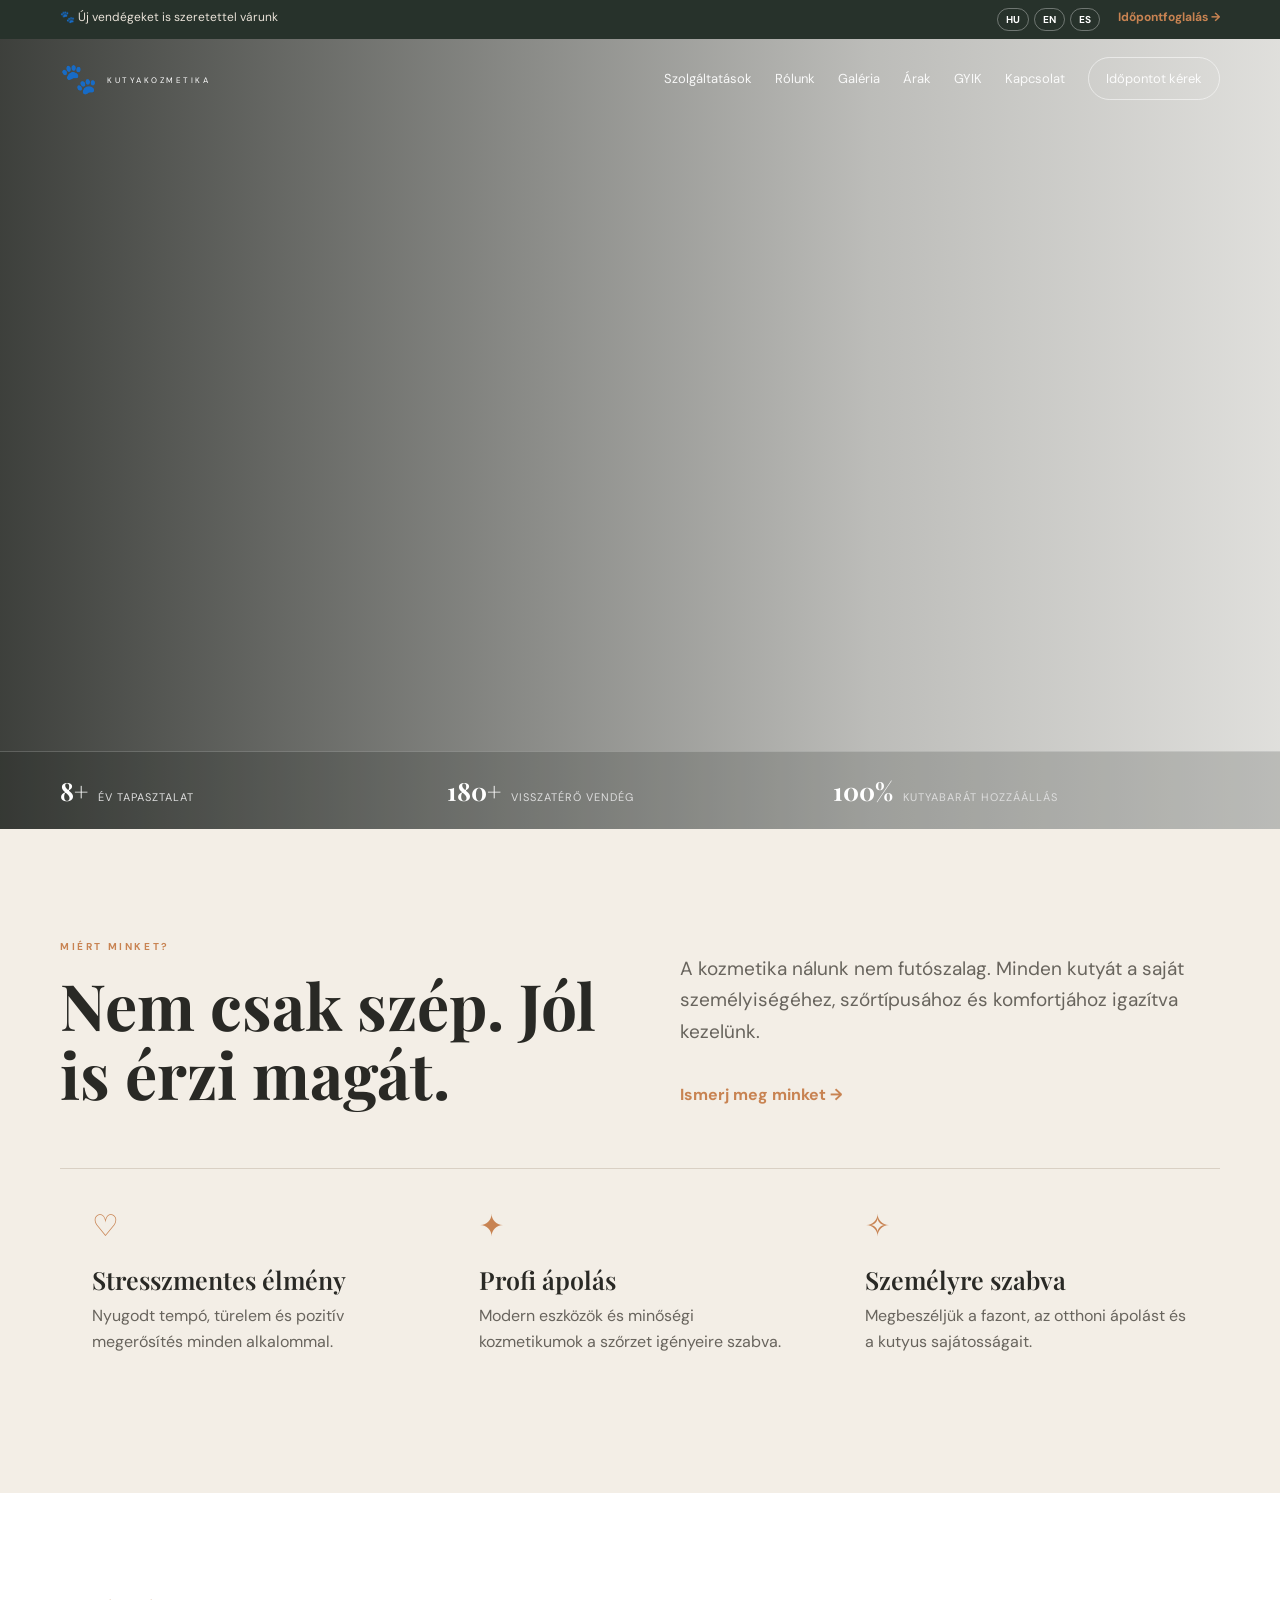
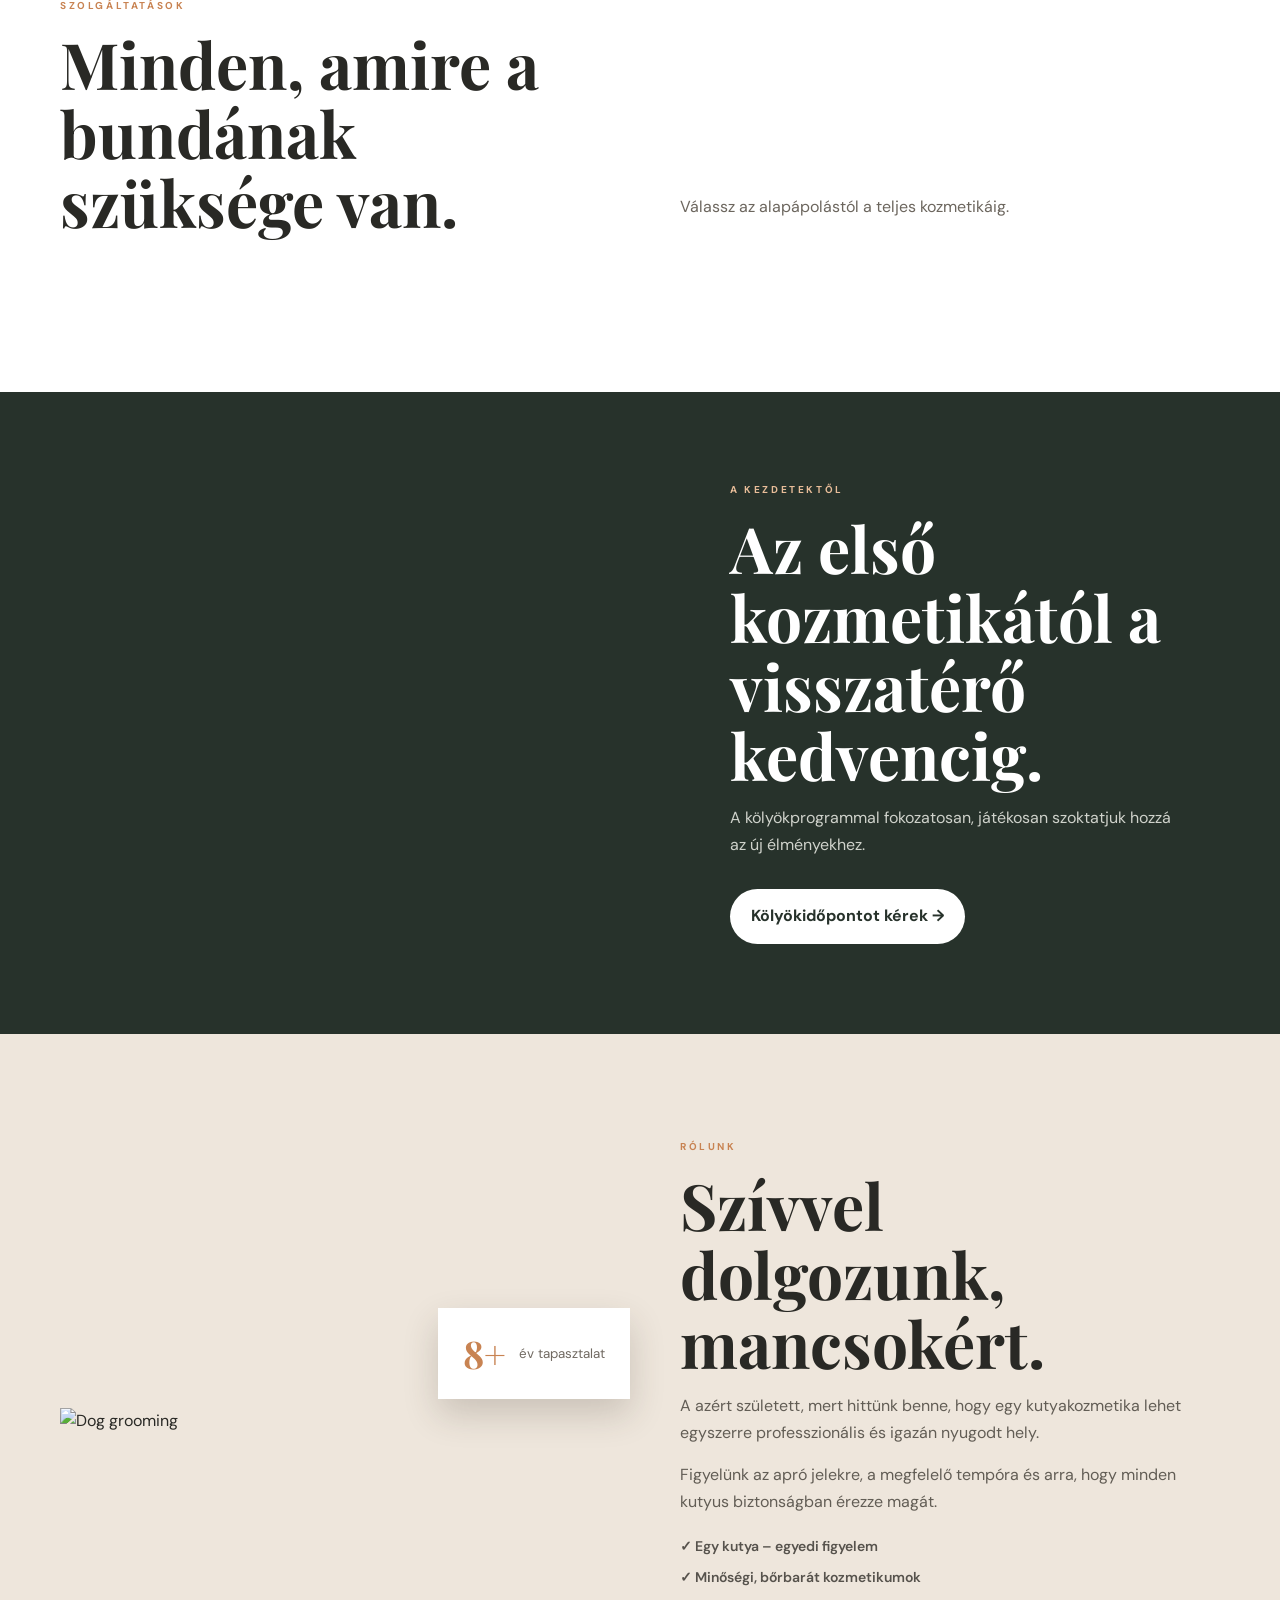
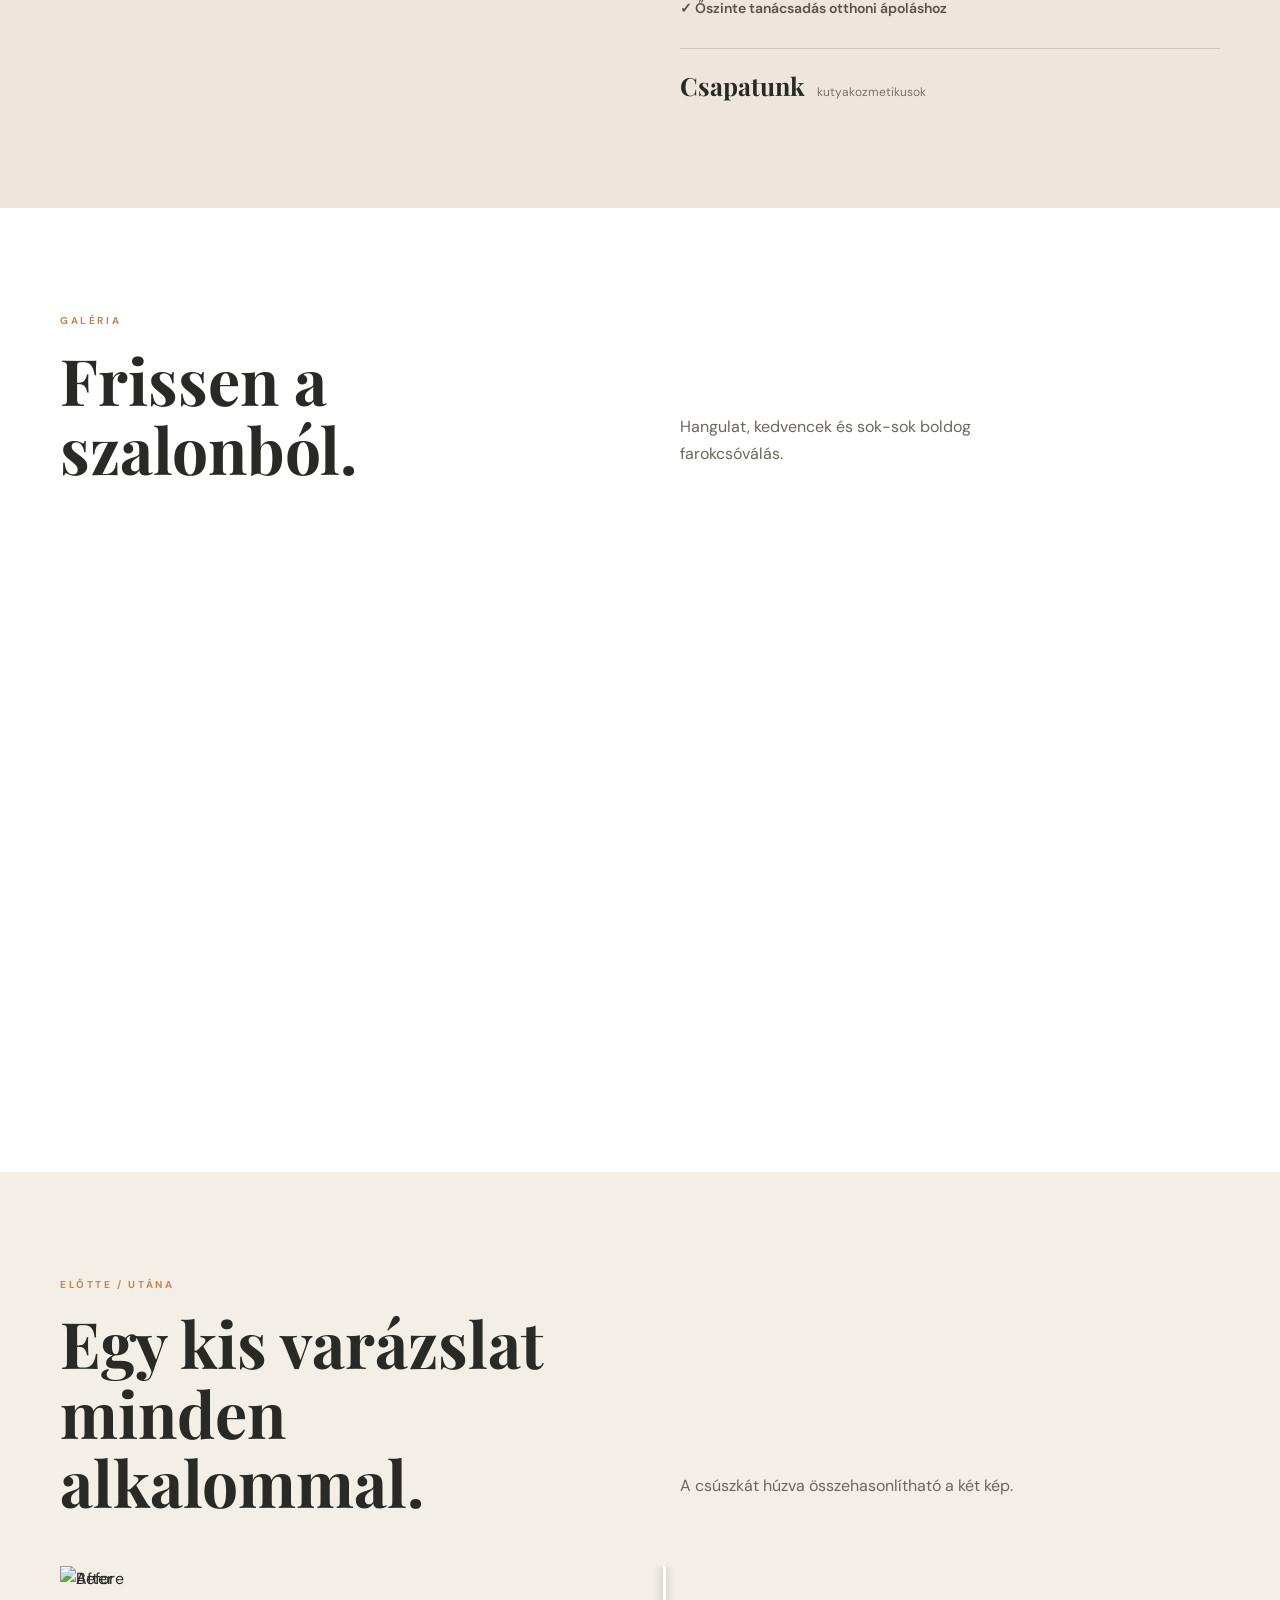
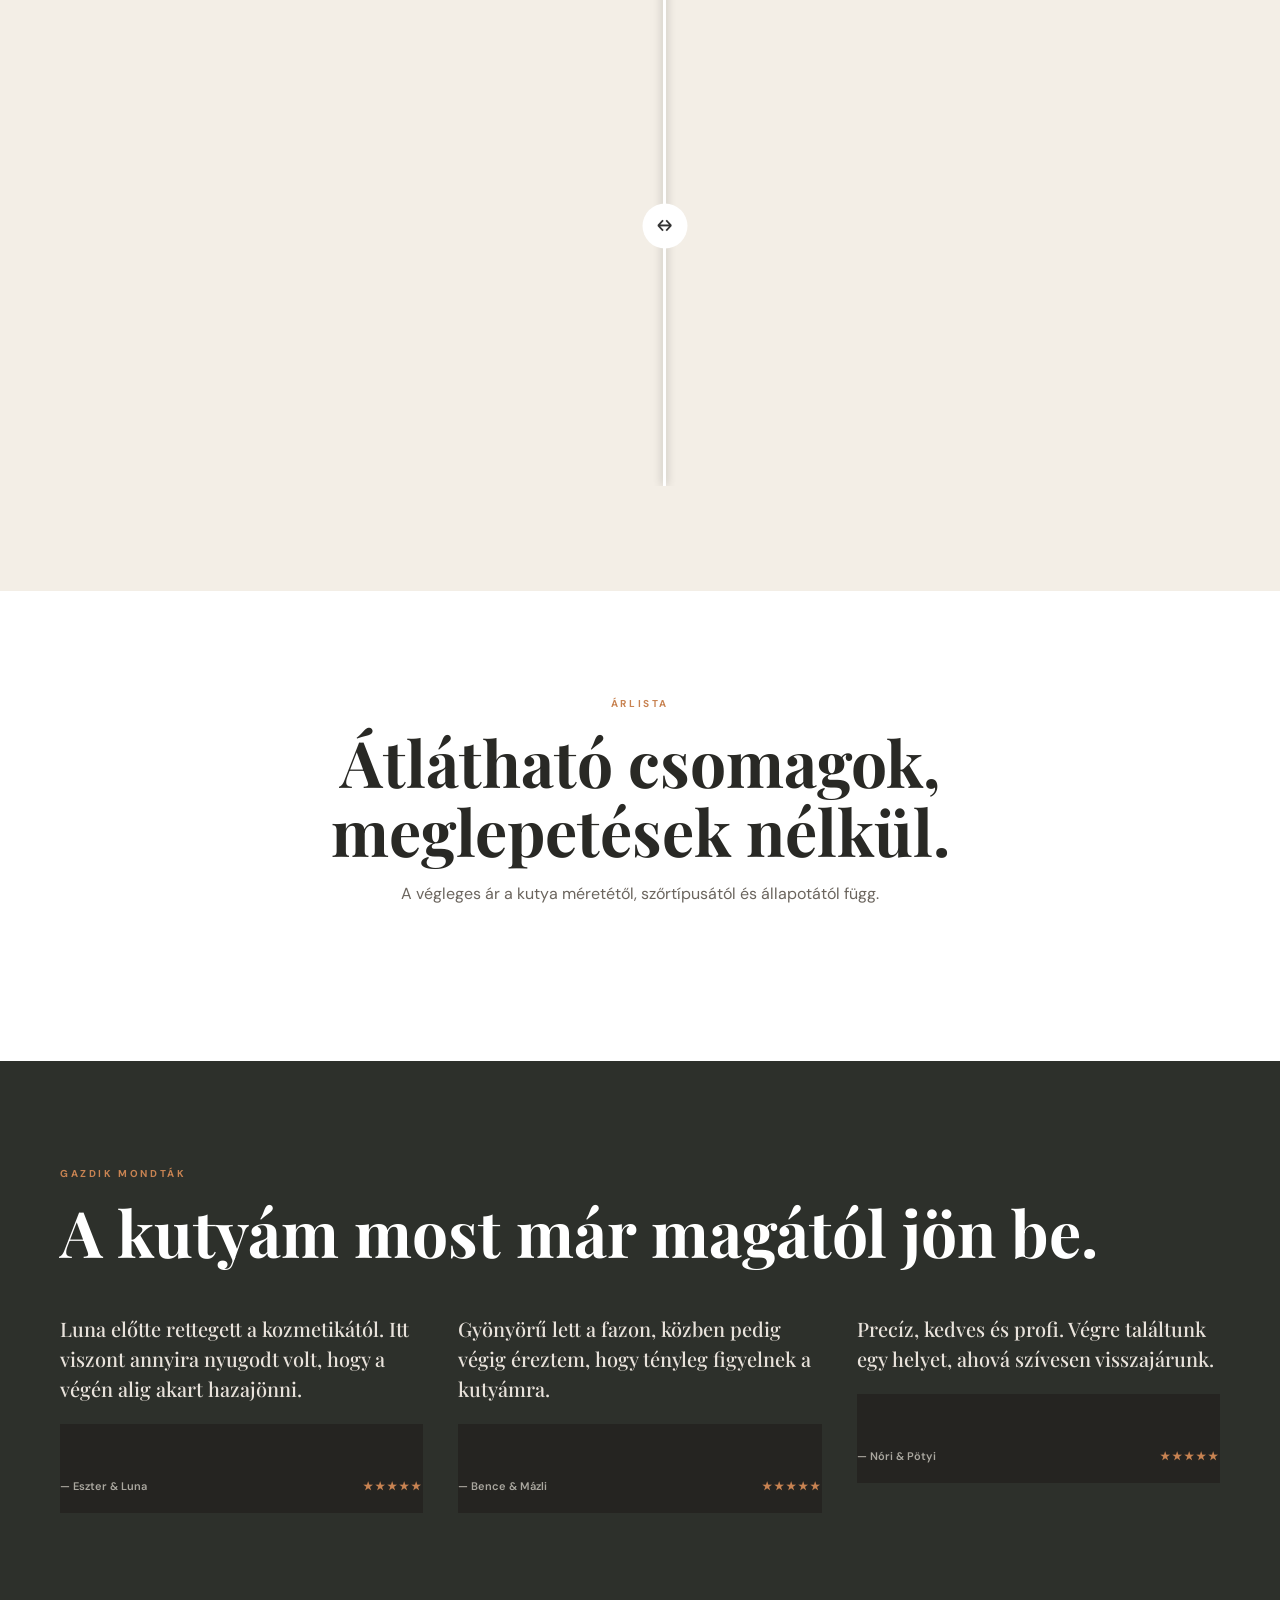
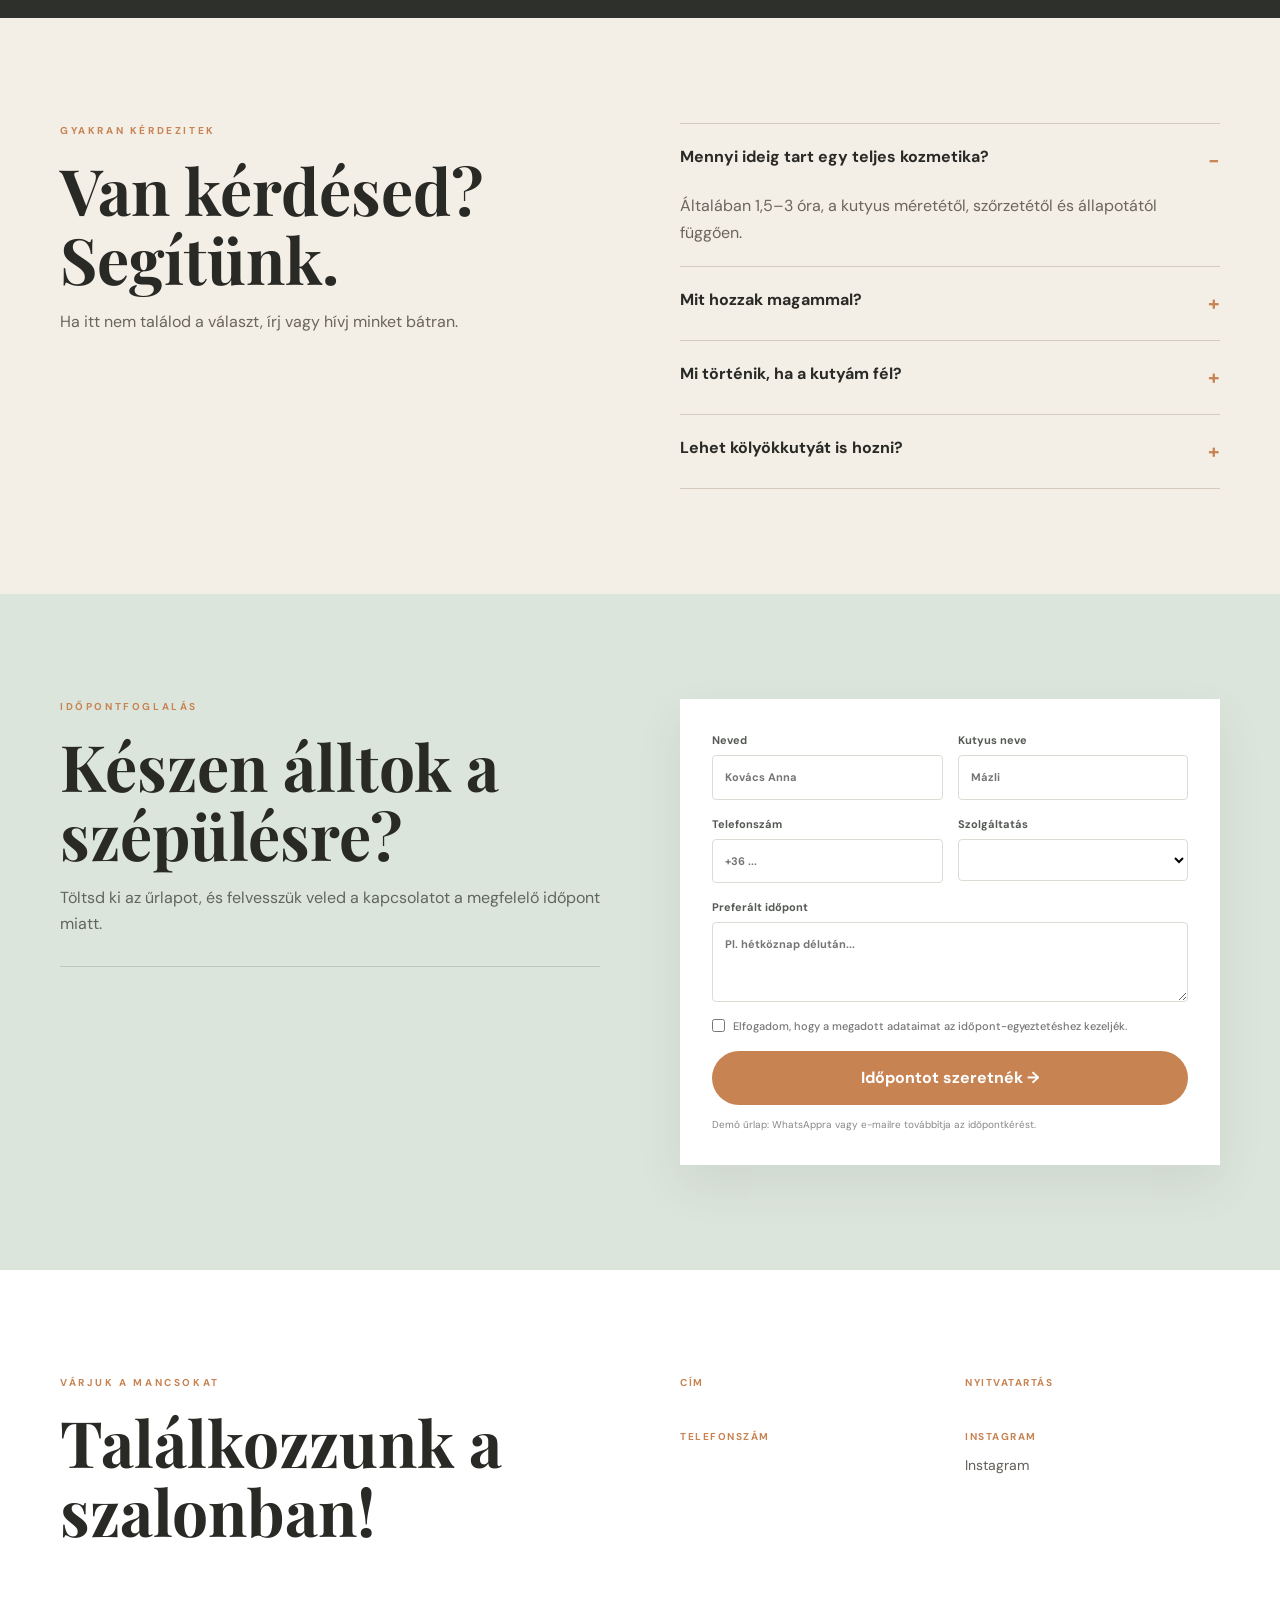
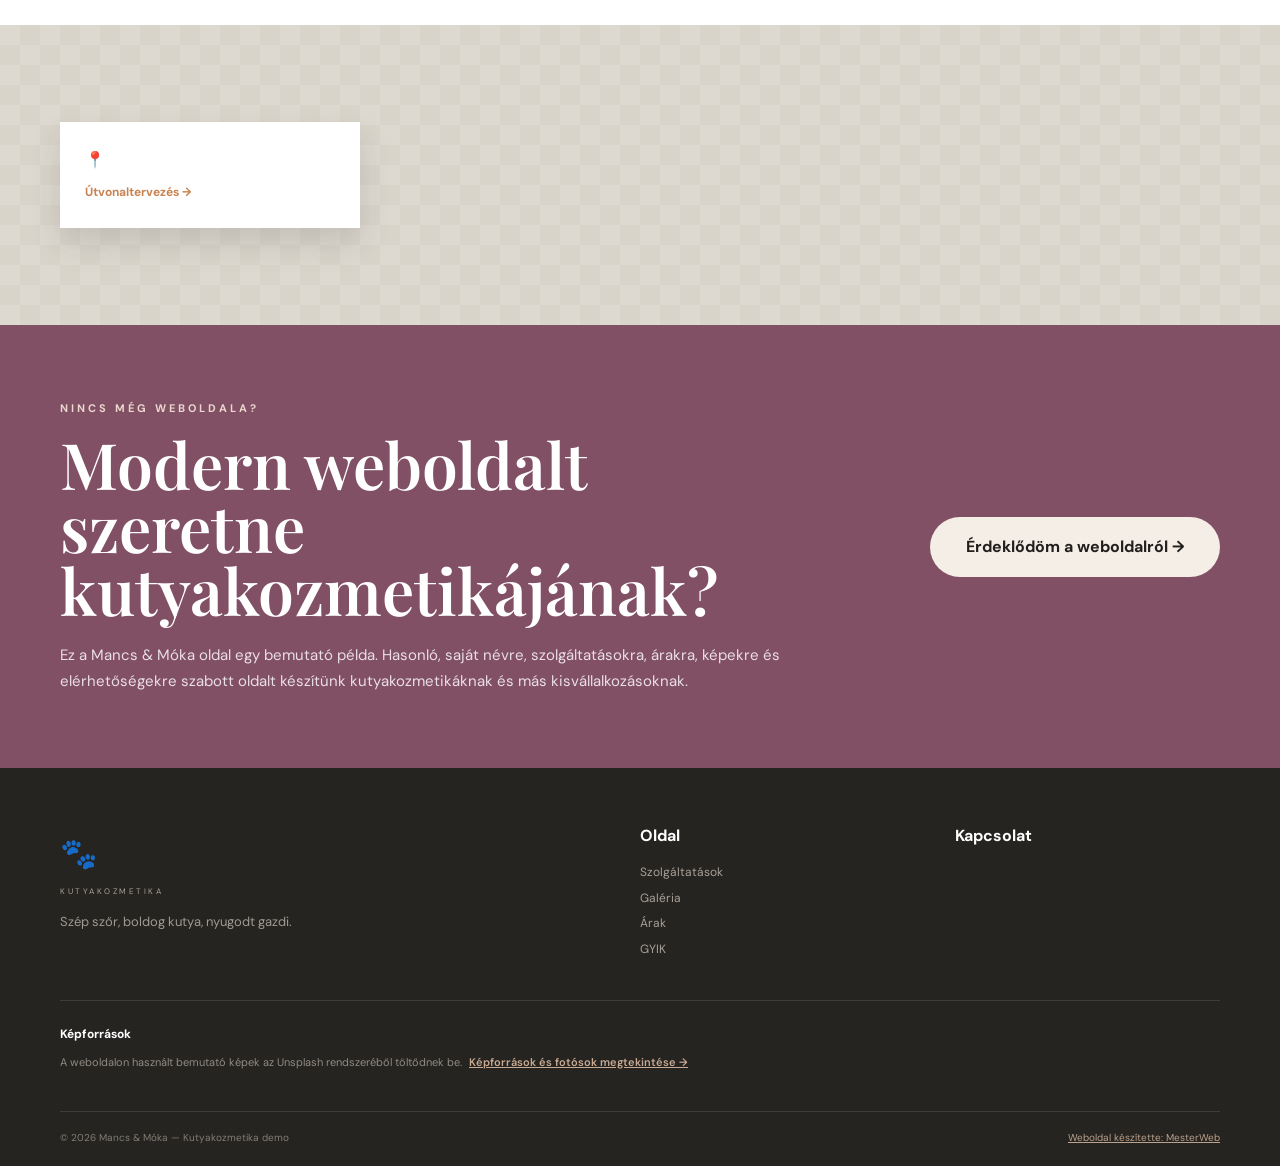
==== commit 3de72003: "Update index.html" ====
--- a/index.html
+++ b/index.html
@@ -1,20 +1,21 @@
-<!doctype html><html lang="hu"><head><meta charset="utf-8"><meta name="viewport" content="width=device-width,initial-scale=1"><meta name="description" content="Modern, mobilbarát kutyakozmetika weboldal."><meta name="theme-color" content="#c88352"><title>Kutyakozmetika</title><link rel="preconnect" href="https://fonts.googleapis.com"><link rel="preconnect" href="https://fonts.gstatic.com" crossorigin><link href="https://fonts.googleapis.com/css2?family=DM+Sans:wght@400;500;600;700&family=Playfair+Display:wght@600;700&display=swap" rel="stylesheet"><link rel="stylesheet" href="styles.css"><script src="config.js"></script><script src="i18n.js"></script></head><body>
-<div class="announcement"><div class="container"><span data-i18n="announcement"></span><div class="lang-switch"><button data-lang="hu" onclick="setLanguage('hu')">HU</button><button data-lang="en" onclick="setLanguage('en')">EN</button><button data-lang="es" onclick="setLanguage('es')">ES</button></div><a href="#booking" data-i18n="book"></a></div></div>
-<header class="header" id="home"><div class="container nav"><a class="brand" href="#home"><span class="paw">🐾</span><span><b data-brand></b><small data-i18n="salon"></small></span></a><button class="menu" data-i18n-aria="menu" aria-label="Menü" aria-expanded="false">☰</button><nav><a href="#services" data-i18n="nav_services"></a><a href="#about" data-i18n="nav_about"></a><a href="#gallery" data-i18n="nav_gallery"></a><a href="#pricing" data-i18n="nav_prices"></a><a href="#faq" data-i18n="nav_faq"></a><a href="#contact" data-i18n="nav_contact"></a><a class="nav-button" href="#booking" data-i18n="nav_book"></a></nav></div></header>
+<!DOCTYPE html>
+<html lang="hu"><head><meta charset="utf-8"/><meta content="width=device-width,initial-scale=1" name="viewport"/><meta content="Modern, mobilbarát kutyakozmetika weboldal." name="description"/><meta content="#c88352" name="theme-color"/><title>Kutyakozmetika</title><link href="https://fonts.googleapis.com" rel="preconnect"/><link crossorigin="" href="https://fonts.gstatic.com" rel="preconnect"/><link href="https://fonts.googleapis.com/css2?family=DM+Sans:wght@400;500;600;700&amp;family=Playfair+Display:wght@600;700&amp;display=swap" rel="stylesheet"/><link href="styles.css" rel="stylesheet"/></head><body>
+<div class="announcement"><div class="container"><span data-i18n="announcement">🐾 Új vendégeket is szeretettel várunk</span><div class="lang-switch"><button data-lang="hu">HU</button><button data-lang="en">EN</button><button data-lang="es">ES</button></div><a data-i18n="book" href="#booking">Időpontfoglalás →</a></div></div>
+<header class="header" id="home"><div class="container nav"><a class="brand" href="#home"><span class="paw">🐾</span><span><b data-brand="">Mancs &amp; Móka</b><small data-i18n="salon">KUTYAKOZMETIKA</small></span></a><button aria-expanded="false" aria-label="Menü" class="menu" data-i18n-aria="menu">☰</button><nav><a data-i18n="nav_services" href="#services">Szolgáltatások</a><a data-i18n="nav_about" href="#about">Rólunk</a><a data-i18n="nav_gallery" href="#gallery">Galéria</a><a data-i18n="nav_prices" href="#pricing">Árak</a><a data-i18n="nav_faq" href="#faq">GYIK</a><a data-i18n="nav_contact" href="#contact">Kapcsolat</a><a class="nav-button" data-i18n="nav_book" href="#booking">Időpontot kérek</a></nav></div></header>
 <main>
-<section class="hero"><div class="hero-bg" id="heroBg"></div><div class="hero-shade"></div><div class="container hero-inner"><div class="hero-copy reveal"><div class="eyebrow light" data-i18n="hero_eyebrow"></div><h1 data-i18n="hero_title"></h1><p data-i18n="hero_text"></p><div class="actions"><a class="button primary" href="#booking" data-i18n="hero_cta"></a><a class="button outline" href="#gallery" data-i18n="hero_gallery"></a></div><div class="trust"><span>★★★★★</span> <b data-i18n="trust"></b></div></div></div><div class="hero-bottom"><div class="container hero-stats"><div><b>8+</b><span data-i18n="stat1"></span></div><div><b>180+</b><span data-i18n="stat2"></span></div><div><b>100%</b><span data-i18n="stat3"></span></div></div></div></section>
-<section class="intro section"><div class="container two-col"><div><div class="eyebrow" data-i18n="why"></div><h2 data-i18n="why_title"></h2></div><div><p class="lead" data-i18n="why_text"></p><a class="text-link" href="#about" data-i18n="learn"></a></div></div><div class="container cards three"><article><span class="icon">♡</span><h3 data-i18n="card1_t"></h3><p data-i18n="card1_p"></p></article><article><span class="icon">✦</span><h3 data-i18n="card2_t"></h3><p data-i18n="card2_p"></p></article><article><span class="icon">✧</span><h3 data-i18n="card3_t"></h3><p data-i18n="card3_p"></p></article></div></section>
-<section class="services section" id="services"><div class="container"><div class="heading-row"><div><div class="eyebrow" data-i18n="services_eye"></div><h2 data-i18n="services_title"></h2></div><p data-i18n="services_text"></p></div><div class="service-grid" id="servicesGrid"></div></div></section>
-<section class="split-banner"><div class="split-photo" id="splitPhoto"></div><div class="split-copy"><div class="eyebrow light" data-i18n="puppy_eye"></div><h2 data-i18n="puppy_title"></h2><p data-i18n="puppy_text"></p><a class="button light-btn" href="#booking" data-i18n="puppy_cta"></a></div></section>
-<section class="about section" id="about"><div class="container about-grid"><div class="about-image"><img id="aboutImage" alt="Dog grooming" loading="lazy"><span class="floating-card"><b>8+</b><small data-i18n="experience"></small></span></div><div class="about-copy"><div class="eyebrow" data-i18n="about_eye"></div><h2 data-i18n="about_title"></h2><p>A <span data-brand></span> <span data-i18n="about_p1"></span></p><p data-i18n="about_p2"></p><ul><li data-i18n="about_li1"></li><li data-i18n="about_li2"></li><li data-i18n="about_li3"></li></ul><div class="signature"><b data-i18n="team"></b><span data-i18n="groomers"></span></div></div></div></section>
-<section class="gallery section" id="gallery"><div class="container"><div class="heading-row"><div><div class="eyebrow" data-i18n="gallery_eye"></div><h2 data-i18n="gallery_title"></h2></div><p data-i18n="gallery_text"></p></div><div class="masonry" id="galleryGrid"></div></div></section>
-<section class="before-after section"><div class="container"><div class="heading-row"><div><div class="eyebrow" data-i18n="ba_eye"></div><h2 data-i18n="ba_title"></h2></div><p data-i18n="ba_text"></p></div><div class="comparison"><img id="afterImage" alt="After"><div class="before"><img id="beforeImage" alt="Before"></div><div class="divider"></div><input type="range" min="0" max="100" value="52" aria-label="Before and after"></div></div></section>
-<section class="pricing section" id="pricing"><div class="container"><div class="center-head"><div class="eyebrow" data-i18n="pricing_eye"></div><h2 data-i18n="pricing_title"></h2><p data-i18n="pricing_text"></p></div><div class="price-grid" id="pricesGrid"></div></div></section>
-<section class="reviews section"><div class="container"><div class="eyebrow" data-i18n="reviews_eye"></div><h2 data-i18n="reviews_title"></h2><div class="review-grid"><blockquote><span data-i18n="review1"></span><footer>— Eszter & Luna <span>★★★★★</span></footer></blockquote><blockquote><span data-i18n="review2"></span><footer>— Bence & Mázli <span>★★★★★</span></footer></blockquote><blockquote><span data-i18n="review3"></span><footer>— Nóri & Pötyi <span>★★★★★</span></footer></blockquote></div></div></section>
-<section class="faq section" id="faq"><div class="container faq-grid"><div><div class="eyebrow" data-i18n="faq_eye"></div><h2 data-i18n="faq_title"></h2><p data-i18n="faq_text"></p></div><div class="accordion"><details open><summary data-i18n="faq1q"></summary><p data-i18n="faq1a"></p></details><details><summary data-i18n="faq2q"></summary><p data-i18n="faq2a"></p></details><details><summary data-i18n="faq3q"></summary><p data-i18n="faq3a"></p></details><details><summary data-i18n="faq4q"></summary><p data-i18n="faq4a"></p></details></div></div></section>
-<section class="booking section" id="booking"><div class="container booking-grid"><div class="booking-copy"><div class="eyebrow" data-i18n="booking_eye"></div><h2 data-i18n="booking_title"></h2><p data-i18n="booking_text"></p><div class="contact-box"><b data-phone></b><span data-hours></span><a id="bookingEmail"></a></div></div><form id="bookingForm" class="form"><div class="form-row"><label><span data-i18n="name"></span><input required name="name" data-i18n-placeholder="name_ph"></label><label><span data-i18n="dog"></span><input required name="dog" data-i18n-placeholder="dog_ph"></label></div><div class="form-row"><label><span data-i18n="phone"></span><input required name="phone" data-i18n-placeholder="phone_ph"></label><label><span data-i18n="service"></span><select name="service" id="serviceSelect"></select></label></div><label><span data-i18n="preferred"></span><textarea name="message" rows="3" data-i18n-placeholder="message_ph"></textarea></label><label class="check"><input type="checkbox" required><span data-i18n="privacy"></span></label><button class="button primary" type="submit" data-i18n="submit"></button><small data-i18n="demo"></small><div class="success" hidden data-i18n="success"></div></form></div></section>
-<section class="contact section" id="contact"><div class="container contact-grid"><div><div class="eyebrow" data-i18n="contact_eye"></div><h2 data-i18n="contact_title"></h2></div><div class="contact-info"><div><b data-i18n="address"></b><span data-address></span></div><div><b data-i18n="hours"></b><span data-hours></span></div><div><b data-i18n="phone"></b><a id="contactPhone"></a></div><div><b data-i18n="instagram"></b><a id="instagramLink" target="_blank" rel="noopener"></a></div></div></div><div class="map"><div class="container"><div class="map-placeholder">📍 <b data-brand></b><span data-address></span><a id="mapLink" target="_blank" rel="noopener" data-i18n="route"></a></div></div></div></section>
-<section class="mweb-cta" aria-labelledby="mweb-title"><div class="container mweb-cta-grid"><div class="mweb-cta-copy"><div class="eyebrow light" data-i18n="mweb_eye">NINCS MÉG WEBOLDALA?</div><h2 id="mweb-title" data-i18n="mweb_title">Modern weboldalt szeretne kutyakozmetikájának?</h2><p data-i18n="mweb_text">Ez a Mancs & Móka oldal egy bemutató példa. Hasonló, saját névre, szolgáltatásokra, árakra, képekre és elérhetőségekre szabott oldalt készítünk kutyakozmetikáknak és más kisvállalkozásoknak.</p></div><a class="button light-btn mweb-button" href="https://mesterweb-nco7.onrender.com" target="_blank" rel="noopener noreferrer" data-i18n="mweb_cta">Érdeklődöm a weboldalról →</a></div></section>
+<section class="hero"><div class="hero-bg" id="heroBg"></div><div class="hero-shade"></div><div class="container hero-inner"><div class="hero-copy reveal"><div class="eyebrow light" data-i18n="hero_eyebrow">SZERETET • TÜRELEM • SZAKÉRTELEM</div><h1 data-i18n="hero_title">Szép szőr. Boldog kutya.</h1><p data-i18n="hero_text">Prémium kutyakozmetika nyugodt környezetben, ahol a szépülés mellett a kutyus jólléte az első.</p><div class="actions"><a class="button primary" data-i18n="hero_cta" href="#booking">Időpontot foglalok →</a><a class="button outline" data-i18n="hero_gallery" href="#gallery">Munkáink megtekintése</a></div><div class="trust"><span>★★★★★</span> <b data-i18n="trust">4,9/5 • több mint 180 elégedett gazdi alapján</b></div></div></div><div class="hero-bottom"><div class="container hero-stats"><div><b>8+</b><span data-i18n="stat1">év tapasztalat</span></div><div><b>180+</b><span data-i18n="stat2">visszatérő vendég</span></div><div><b>100%</b><span data-i18n="stat3">kutyabarát hozzáállás</span></div></div></div></section>
+<section class="intro section"><div class="container two-col"><div><div class="eyebrow" data-i18n="why">MIÉRT MINKET?</div><h2 data-i18n="why_title">Nem csak szép. Jól is érzi magát.</h2></div><div><p class="lead" data-i18n="why_text">A kozmetika nálunk nem futószalag. Minden kutyát a saját személyiségéhez, szőrtípusához és komfortjához igazítva kezelünk.</p><a class="text-link" data-i18n="learn" href="#about">Ismerj meg minket →</a></div></div><div class="container cards three"><article><span class="icon">♡</span><h3 data-i18n="card1_t">Stresszmentes élmény</h3><p data-i18n="card1_p">Nyugodt tempó, türelem és pozitív megerősítés minden alkalommal.</p></article><article><span class="icon">✦</span><h3 data-i18n="card2_t">Profi ápolás</h3><p data-i18n="card2_p">Modern eszközök és minőségi kozmetikumok a szőrzet igényeire szabva.</p></article><article><span class="icon">✧</span><h3 data-i18n="card3_t">Személyre szabva</h3><p data-i18n="card3_p">Megbeszéljük a fazont, az otthoni ápolást és a kutyus sajátosságait.</p></article></div></section>
+<section class="services section" id="services"><div class="container"><div class="heading-row"><div><div class="eyebrow" data-i18n="services_eye">SZOLGÁLTATÁSOK</div><h2 data-i18n="services_title">Minden, amire a bundának szüksége van.</h2></div><p data-i18n="services_text">Válassz az alapápolástól a teljes kozmetikáig.</p></div><div class="service-grid" id="servicesGrid"></div></div></section>
+<section class="split-banner"><div class="split-photo" id="splitPhoto"></div><div class="split-copy"><div class="eyebrow light" data-i18n="puppy_eye">A KEZDETEKTŐL</div><h2 data-i18n="puppy_title">Az első kozmetikától a visszatérő kedvencig.</h2><p data-i18n="puppy_text">A kölyökprogrammal fokozatosan, játékosan szoktatjuk hozzá az új élményekhez.</p><a class="button light-btn" data-i18n="puppy_cta" href="#booking">Kölyökidőpontot kérek →</a></div></section>
+<section class="about section" id="about"><div class="container about-grid"><div class="about-image"><img alt="Dog grooming" id="aboutImage" loading="lazy"/><span class="floating-card"><b>8+</b><small data-i18n="experience">év tapasztalat</small></span></div><div class="about-copy"><div class="eyebrow" data-i18n="about_eye">RÓLUNK</div><h2 data-i18n="about_title">Szívvel dolgozunk, mancsokért.</h2><p>A <span data-brand="">Mancs &amp; Móka</span> <span data-i18n="about_p1">azért született, mert hittünk benne, hogy egy kutyakozmetika lehet egyszerre professzionális és igazán nyugodt hely.</span></p><p data-i18n="about_p2">Figyelünk az apró jelekre, a megfelelő tempóra és arra, hogy minden kutyus biztonságban érezze magát.</p><ul><li data-i18n="about_li1">✓ Egy kutya – egyedi figyelem</li><li data-i18n="about_li2">✓ Minőségi, bőrbarát kozmetikumok</li><li data-i18n="about_li3">✓ Őszinte tanácsadás otthoni ápoláshoz</li></ul><div class="signature"><b data-i18n="team">Csapatunk</b><span data-i18n="groomers">kutyakozmetikusok</span></div></div></div></section>
+<section class="gallery section" id="gallery"><div class="container"><div class="heading-row"><div><div class="eyebrow" data-i18n="gallery_eye">GALÉRIA</div><h2 data-i18n="gallery_title">Frissen a szalonból.</h2></div><p data-i18n="gallery_text">Hangulat, kedvencek és sok-sok boldog farokcsóválás.</p></div><div class="masonry" id="galleryGrid"></div></div></section>
+<section class="before-after section"><div class="container"><div class="heading-row"><div><div class="eyebrow" data-i18n="ba_eye">ELŐTTE / UTÁNA</div><h2 data-i18n="ba_title">Egy kis varázslat minden alkalommal.</h2></div><p data-i18n="ba_text">A csúszkát húzva összehasonlítható a két kép.</p></div><div class="comparison"><img alt="After" id="afterImage"/><div class="before"><img alt="Before" id="beforeImage"/></div><div class="divider"></div><input aria-label="Before and after" max="100" min="0" type="range" value="52"/></div></div></section>
+<section class="pricing section" id="pricing"><div class="container"><div class="center-head"><div class="eyebrow" data-i18n="pricing_eye">ÁRLISTA</div><h2 data-i18n="pricing_title">Átlátható csomagok, meglepetések nélkül.</h2><p data-i18n="pricing_text">A végleges ár a kutya méretétől, szőrtípusától és állapotától függ.</p></div><div class="price-grid" id="pricesGrid"></div></div></section>
+<section class="reviews section"><div class="container"><div class="eyebrow" data-i18n="reviews_eye">GAZDIK MONDTÁK</div><h2 data-i18n="reviews_title">A kutyám most már magától jön be.</h2><div class="review-grid"><blockquote><span data-i18n="review1">Luna előtte rettegett a kozmetikától. Itt viszont annyira nyugodt volt, hogy a végén alig akart hazajönni.</span><footer>— Eszter &amp; Luna <span>★★★★★</span></footer></blockquote><blockquote><span data-i18n="review2">Gyönyörű lett a fazon, közben pedig végig éreztem, hogy tényleg figyelnek a kutyámra.</span><footer>— Bence &amp; Mázli <span>★★★★★</span></footer></blockquote><blockquote><span data-i18n="review3">Precíz, kedves és profi. Végre találtunk egy helyet, ahová szívesen visszajárunk.</span><footer>— Nóri &amp; Pötyi <span>★★★★★</span></footer></blockquote></div></div></section>
+<section class="faq section" id="faq"><div class="container faq-grid"><div><div class="eyebrow" data-i18n="faq_eye">GYAKRAN KÉRDEZITEK</div><h2 data-i18n="faq_title">Van kérdésed? Segítünk.</h2><p data-i18n="faq_text">Ha itt nem találod a választ, írj vagy hívj minket bátran.</p></div><div class="accordion"><details open=""><summary data-i18n="faq1q">Mennyi ideig tart egy teljes kozmetika?</summary><p data-i18n="faq1a">Általában 1,5–3 óra, a kutyus méretétől, szőrzetétől és állapotától függően.</p></details><details><summary data-i18n="faq2q">Mit hozzak magammal?</summary><p data-i18n="faq2a">Semmi különöset. Ha van fontos egészségügyi vagy viselkedési információ, kérjük, jelezd előre.</p></details><details><summary data-i18n="faq3q">Mi történik, ha a kutyám fél?</summary><p data-i18n="faq3a">Lassítunk, szünetet tartunk és pozitív megerősítést használunk.</p></details><details><summary data-i18n="faq4q">Lehet kölyökkutyát is hozni?</summary><p data-i18n="faq4a">Igen. Kifejezetten ajánljuk a fokozatos kölyökprogramot.</p></details></div></div></section>
+<section class="booking section" id="booking"><div class="container booking-grid"><div class="booking-copy"><div class="eyebrow" data-i18n="booking_eye">IDŐPONTFOGLALÁS</div><h2 data-i18n="booking_title">Készen álltok a szépülésre?</h2><p data-i18n="booking_text">Töltsd ki az űrlapot, és felvesszük veled a kapcsolatot a megfelelő időpont miatt.</p><div class="contact-box"><b data-phone="">+36 30 123 4567</b><span data-hours="">H–P: 8:00–18:00 | Sz: 9:00–14:00</span><a href="mailto:hello@mancsesmoka.hu" id="bookingEmail">hello@mancsesmoka.hu</a></div></div><form class="form" id="bookingForm"><div class="form-row"><label><span data-i18n="name">Neved</span><input data-i18n-placeholder="name_ph" name="name" placeholder="Kovács Anna" required=""/></label><label><span data-i18n="dog">Kutyus neve</span><input data-i18n-placeholder="dog_ph" name="dog" placeholder="Mázli" required=""/></label></div><div class="form-row"><label><span data-i18n="phone">Telefonszám</span><input data-i18n-placeholder="phone_ph" name="phone" placeholder="+36 ..." required=""/></label><label><span data-i18n="service">Szolgáltatás</span><select id="serviceSelect" name="service"></select></label></div><label><span data-i18n="preferred">Preferált időpont</span><textarea data-i18n-placeholder="message_ph" name="message" placeholder="Pl. hétköznap délután..." rows="3"></textarea></label><label class="check"><input required="" type="checkbox"/><span data-i18n="privacy">Elfogadom, hogy a megadott adataimat az időpont-egyeztetéshez kezeljék.</span></label><button class="button primary" data-i18n="submit" type="submit">Időpontot szeretnék →</button><small data-i18n="demo">Demó űrlap: WhatsAppra vagy e-mailre továbbítja az időpontkérést.</small><div class="success" data-i18n="success" hidden="">Köszönjük! 🐾 Az időpontkérés elkészült.</div></form></div></section>
+<section class="contact section" id="contact"><div class="container contact-grid"><div><div class="eyebrow" data-i18n="contact_eye">VÁRJUK A MANCSOKAT</div><h2 data-i18n="contact_title">Találkozzunk a szalonban!</h2></div><div class="contact-info"><div><b data-i18n="address">Cím</b><span data-address="">1136 Budapest, Mancs utca 12.</span></div><div><b data-i18n="hours">Nyitvatartás</b><span data-hours="">H–P: 8:00–18:00 | Sz: 9:00–14:00</span></div><div><b data-i18n="phone">Telefonszám</b><a href="tel:+36301234567" id="contactPhone">+36 30 123 4567</a></div><div><b data-i18n="instagram">Instagram</b><a href="https://instagram.com/mancsesmoka" id="instagramLink" rel="noopener" target="_blank">instagram.com/mancsesmoka</a></div></div></div><div class="map"><div class="container"><div class="map-placeholder">📍 <b data-brand="">Mancs &amp; Móka</b><span data-address="">1136 Budapest, Mancs utca 12.</span><a data-i18n="route" href="https://www.google.com/maps/search/?api=1&amp;query=1136%20Budapest%2C%20Mancs%20utca%2012." id="mapLink" rel="noopener" target="_blank">Útvonaltervezés →</a></div></div></div></section>
+<section aria-labelledby="mweb-title" class="mweb-cta"><div class="container mweb-cta-grid"><div class="mweb-cta-copy"><div class="eyebrow light" data-i18n="mweb_eye">NINCS MÉG WEBOLDALA?</div><h2 data-i18n="mweb_title" id="mweb-title">Modern weboldalt szeretne kutyakozmetikájának?</h2><p data-i18n="mweb_text">Ez a Mancs &amp; Móka oldal egy bemutató példa. Hasonló, saját névre, szolgáltatásokra, árakra, képekre és elérhetőségekre szabott oldalt készítünk kutyakozmetikáknak és más kisvállalkozásoknak.</p></div><a class="button light-btn mweb-button" data-i18n="mweb_cta" href="https://mesterweb-nco7.onrender.com" rel="noopener noreferrer" target="_blank">Érdeklődöm a weboldalról →</a></div></section>
 </main>
-<footer><div class="container footer-grid"><div><a class="brand footer-brand" href="#home"><span class="paw">🐾</span><span><b data-brand></b><small data-i18n="salon"></small></span></a><p data-i18n="footer_text">Szép szőr, boldog kutya, nyugodt gazdi.</p></div><div><b data-i18n="page">Oldal</b><a href="#services" data-i18n="nav_services"></a><a href="#gallery" data-i18n="nav_gallery"></a><a href="#pricing" data-i18n="nav_prices"></a><a href="#faq" data-i18n="nav_faq"></a></div><div><b data-i18n="contact">Kapcsolat</b><a id="footerPhone"></a><a id="footerEmail"></a><span data-address></span></div></div><div class="container footer-sources"><b data-i18n="sources_title">Képforrások</b><p><span data-i18n="sources_note">A weboldalon használt bemutató képek az Unsplash rendszeréből töltődnek be.</span> <a href="kepforrasok.html" data-i18n="sources">Képforrások és fotósok megtekintése →</a></p></div><div class="container footer-bottom"><span>© 2026 <span data-brand></span> — White Label.</span><span><a href="https://mesterweb-nco7.onrender.com" target="_blank" rel="noopener noreferrer" data-i18n="madeby">Weboldal készítette: MesterWeb</a></span></div></footer>
-<div class="lightbox" id="lightbox"><button aria-label="Close">×</button><img id="lightboxImg" alt=""></div><script src="script.js"></script></body></html>
+<footer><div class="container footer-grid"><div><a class="brand footer-brand" href="#home"><span class="paw">🐾</span><span><b data-brand="">Mancs &amp; Móka</b><small data-i18n="salon">KUTYAKOZMETIKA</small></span></a><p data-i18n="footer_text">Szép szőr, boldog kutya, nyugodt gazdi.</p></div><div><b data-i18n="page">Oldal</b><a data-i18n="nav_services" href="#services">Szolgáltatások</a><a data-i18n="nav_gallery" href="#gallery">Galéria</a><a data-i18n="nav_prices" href="#pricing">Árak</a><a data-i18n="nav_faq" href="#faq">GYIK</a></div><div><b data-i18n="contact">Kapcsolat</b><a href="tel:+36301234567" id="footerPhone">+36 30 123 4567</a><a href="mailto:hello@mancsesmoka.hu" id="footerEmail">hello@mancsesmoka.hu</a><span data-address="">1136 Budapest, Mancs utca 12.</span></div></div><div class="container footer-sources"><b data-i18n="sources_title">Képforrások</b><p><span data-i18n="sources_note">A weboldalon használt bemutató képek az Unsplash rendszeréből töltődnek be.</span> <a data-i18n="sources" href="kepforrasok.html">Képforrások és fotósok megtekintése →</a></p></div><div class="container footer-bottom"><span>© 2026 Mancs &amp; Móka — Kutyakozmetika demo</span><span><a data-i18n="madeby" href="https://mesterweb-nco7.onrender.com" rel="noopener noreferrer" target="_blank">Weboldal készítette: MesterWeb</a></span></div></footer>
+<div class="lightbox" id="lightbox"><button aria-label="Close">×</button><img alt="" id="lightboxImg"/></div><script src="lang/hu.js"></script><script src="lang/en.js"></script><script src="lang/es.js"></script><script src="script.js"></script></body></html>
--- a/styles.css
+++ b/styles.css
@@ -13,3 +13,17 @@
 .footer-gallery-wrap{margin-top:34px;padding-top:28px;border-top:1px solid #403d38}.footer-gallery-head{display:flex;align-items:baseline;justify-content:space-between;gap:20px;margin-bottom:14px}.footer-gallery-head b{color:#fff;font-size:12px}.footer-gallery-head span{color:#8f8982;font-size:10px}.footer-gallery{display:grid;grid-template-columns:repeat(9,1fr);gap:7px}.footer-gallery img{display:block;width:100%;aspect-ratio:1/1;object-fit:cover;border-radius:4px;opacity:.86;transition:opacity .2s ease,transform .2s ease}.footer-gallery img:hover{opacity:1;transform:translateY(-2px)}
 @media(max-width:850px){.footer-gallery{grid-template-columns:repeat(5,1fr)}.footer-gallery-head{display:block}.footer-gallery-head span{display:block;margin-top:4px}}
 @media(max-width:520px){.footer-gallery{grid-template-columns:repeat(3,1fr)}}
+
+/* MesterWeb sales block — same visual hierarchy as the other MesterWeb demos */
+.mweb-cta{background:#815064;color:#fff;padding:74px 0}
+.mweb-cta .mweb-cta-grid{display:grid;grid-template-columns:minmax(0,1.8fr) auto;align-items:center;gap:70px}
+.mweb-cta .mweb-cta-copy{max-width:820px}
+.mweb-cta .eyebrow{font-size:11px;letter-spacing:3px;font-weight:700;color:#ead8cf;margin-bottom:16px}
+.mweb-cta h2{font:600 clamp(42px,5vw,68px)/.98 "Playfair Display",serif;color:#fff;margin:0 0 22px;max-width:780px}
+.mweb-cta p{font-size:15px;line-height:1.7;color:#eadfe4;max-width:760px;margin:0}
+.mweb-cta .mweb-button{background:#f4eee6;color:#211e1c;border:0;min-width:290px;text-align:center;font-weight:700;padding:17px 22px}
+.mweb-cta .mweb-button:hover{background:#fff;color:#211e1c}
+@media(max-width:850px){.mweb-cta{padding:58px 0}.mweb-cta .mweb-cta-grid{grid-template-columns:1fr;gap:30px}.mweb-cta h2{font-size:46px}.mweb-cta .mweb-button{width:100%;min-width:0}}
+@media(max-width:520px){.mweb-cta h2{font-size:38px}.mweb-cta{padding:50px 0}}
+
+.footer-sources{margin-top:34px;padding-top:24px;border-top:1px solid #403d38}.footer-sources>b{display:block;color:#fff;font-size:12px;margin-bottom:8px}.footer-sources p{margin:0;color:#918a83;font-size:11px}.footer-sources a{color:#c9aa93;text-decoration:underline;font-weight:600;margin-left:4px}.footer-sources a:hover{color:#fff}
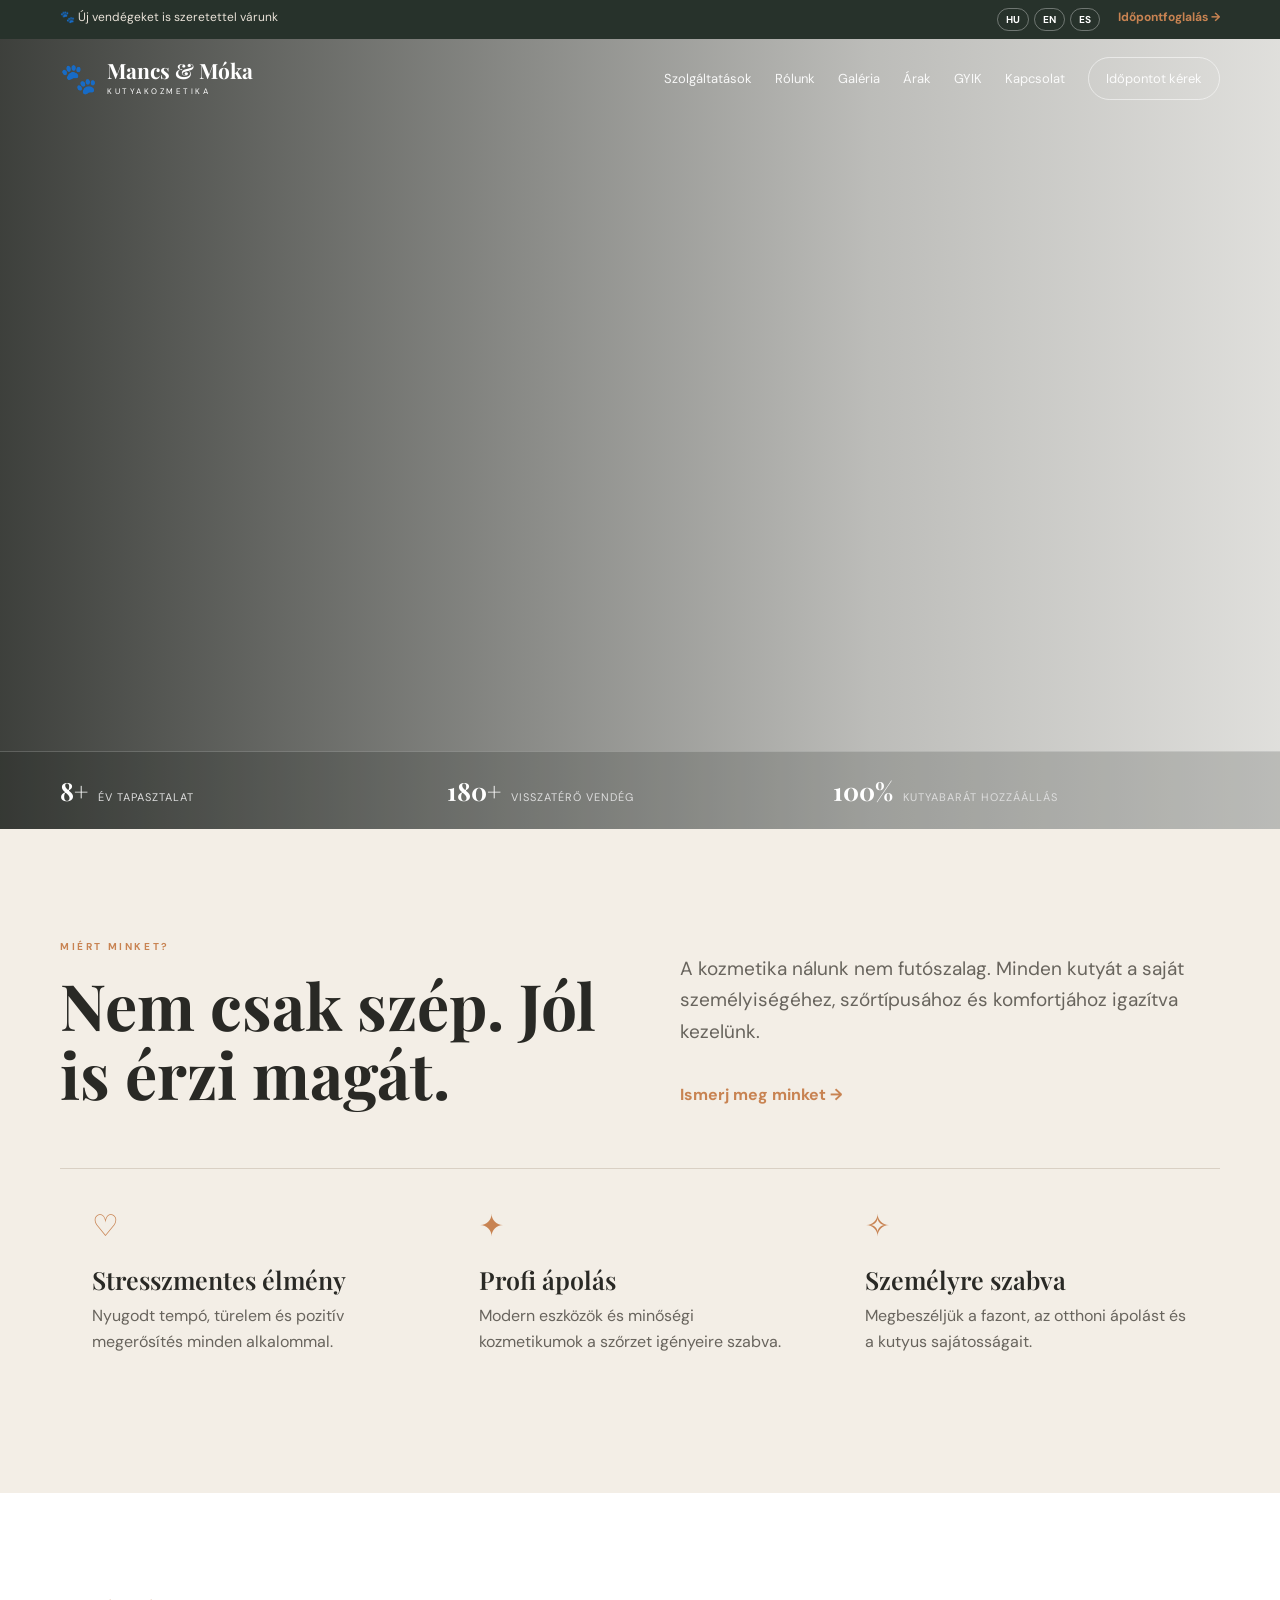
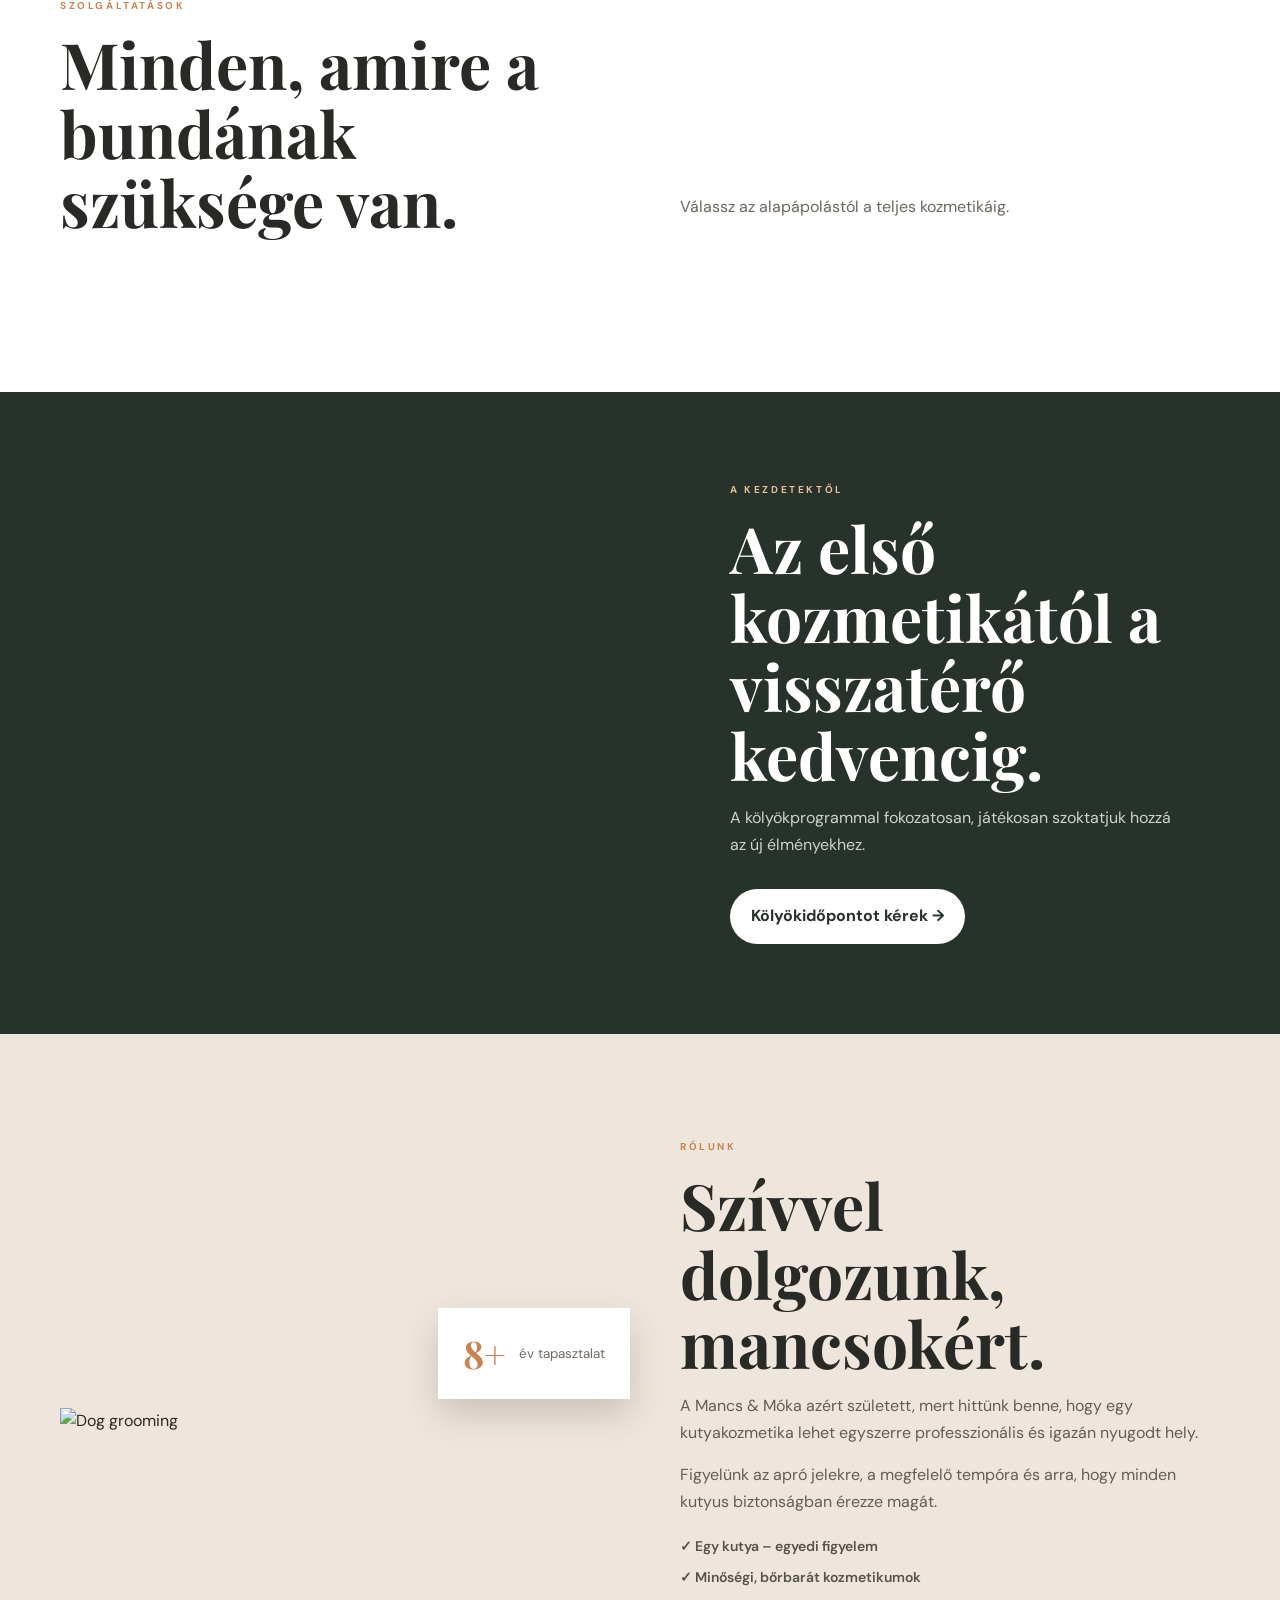
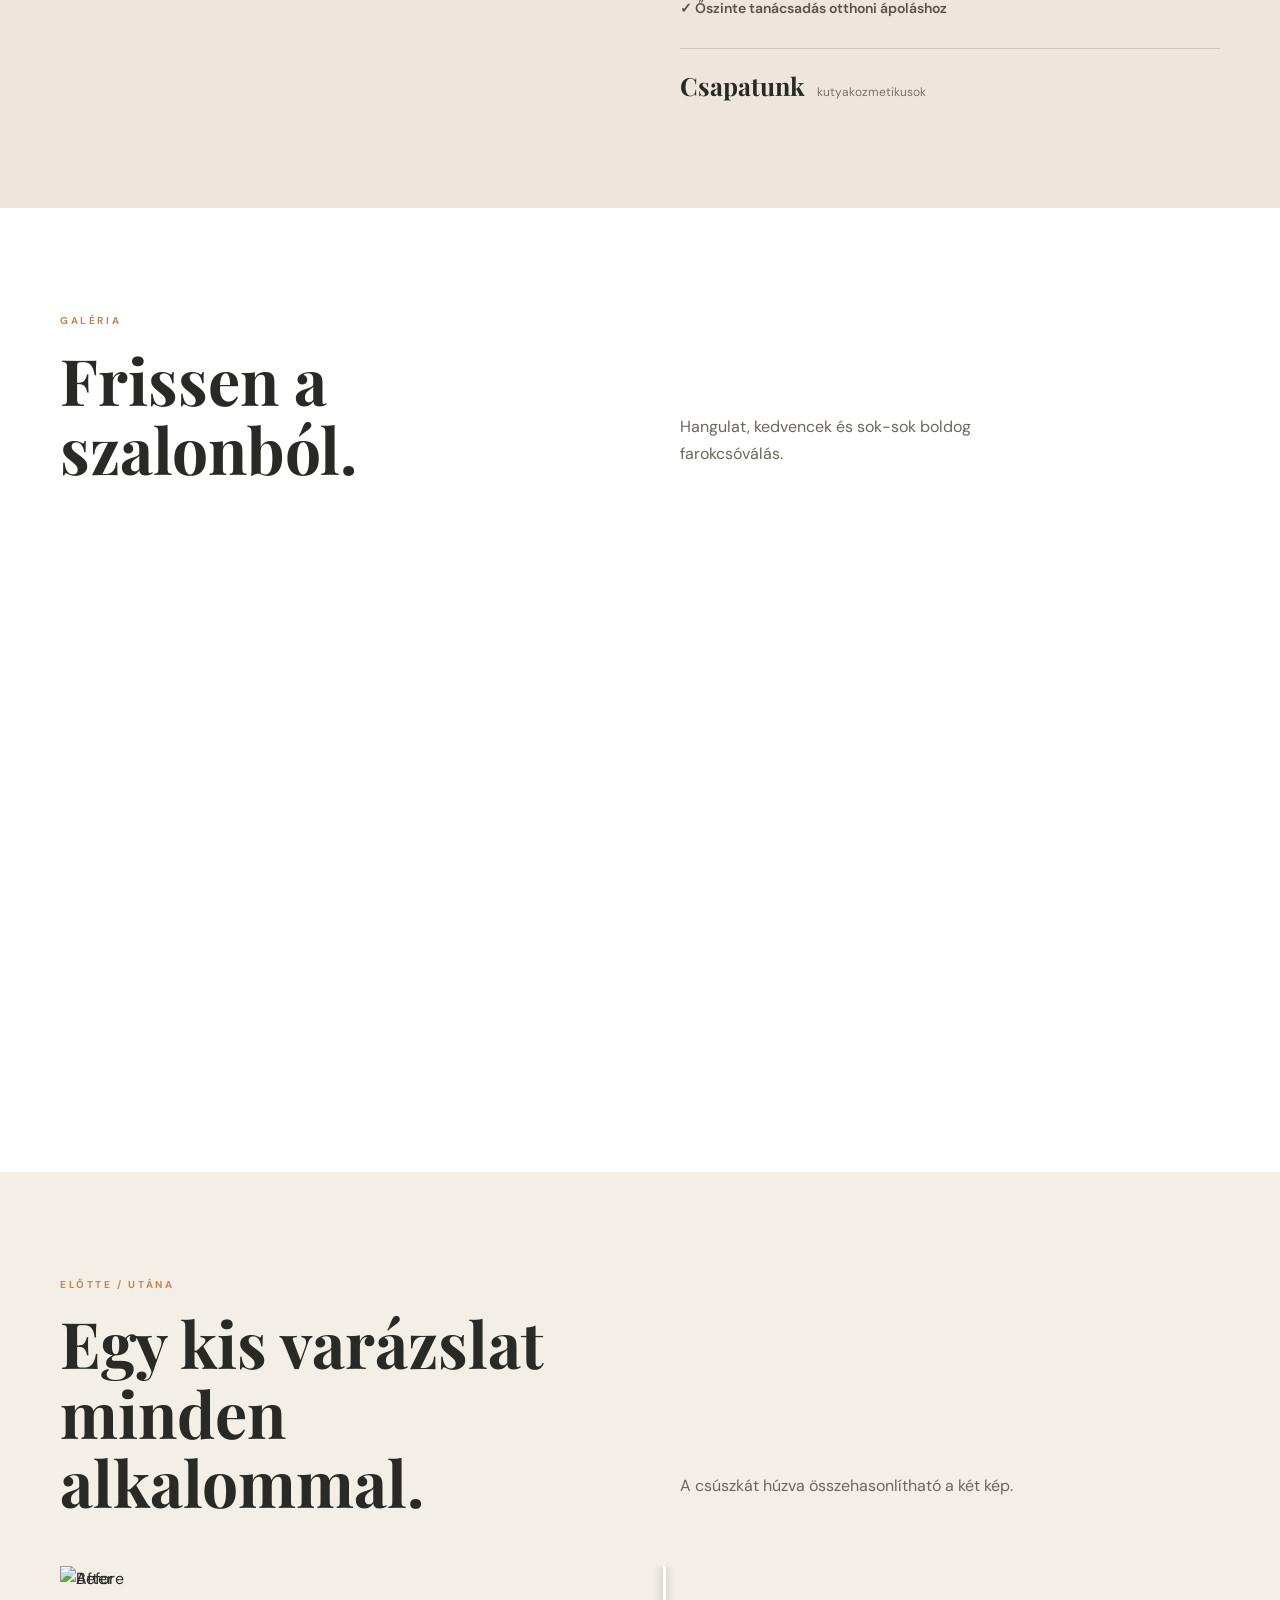
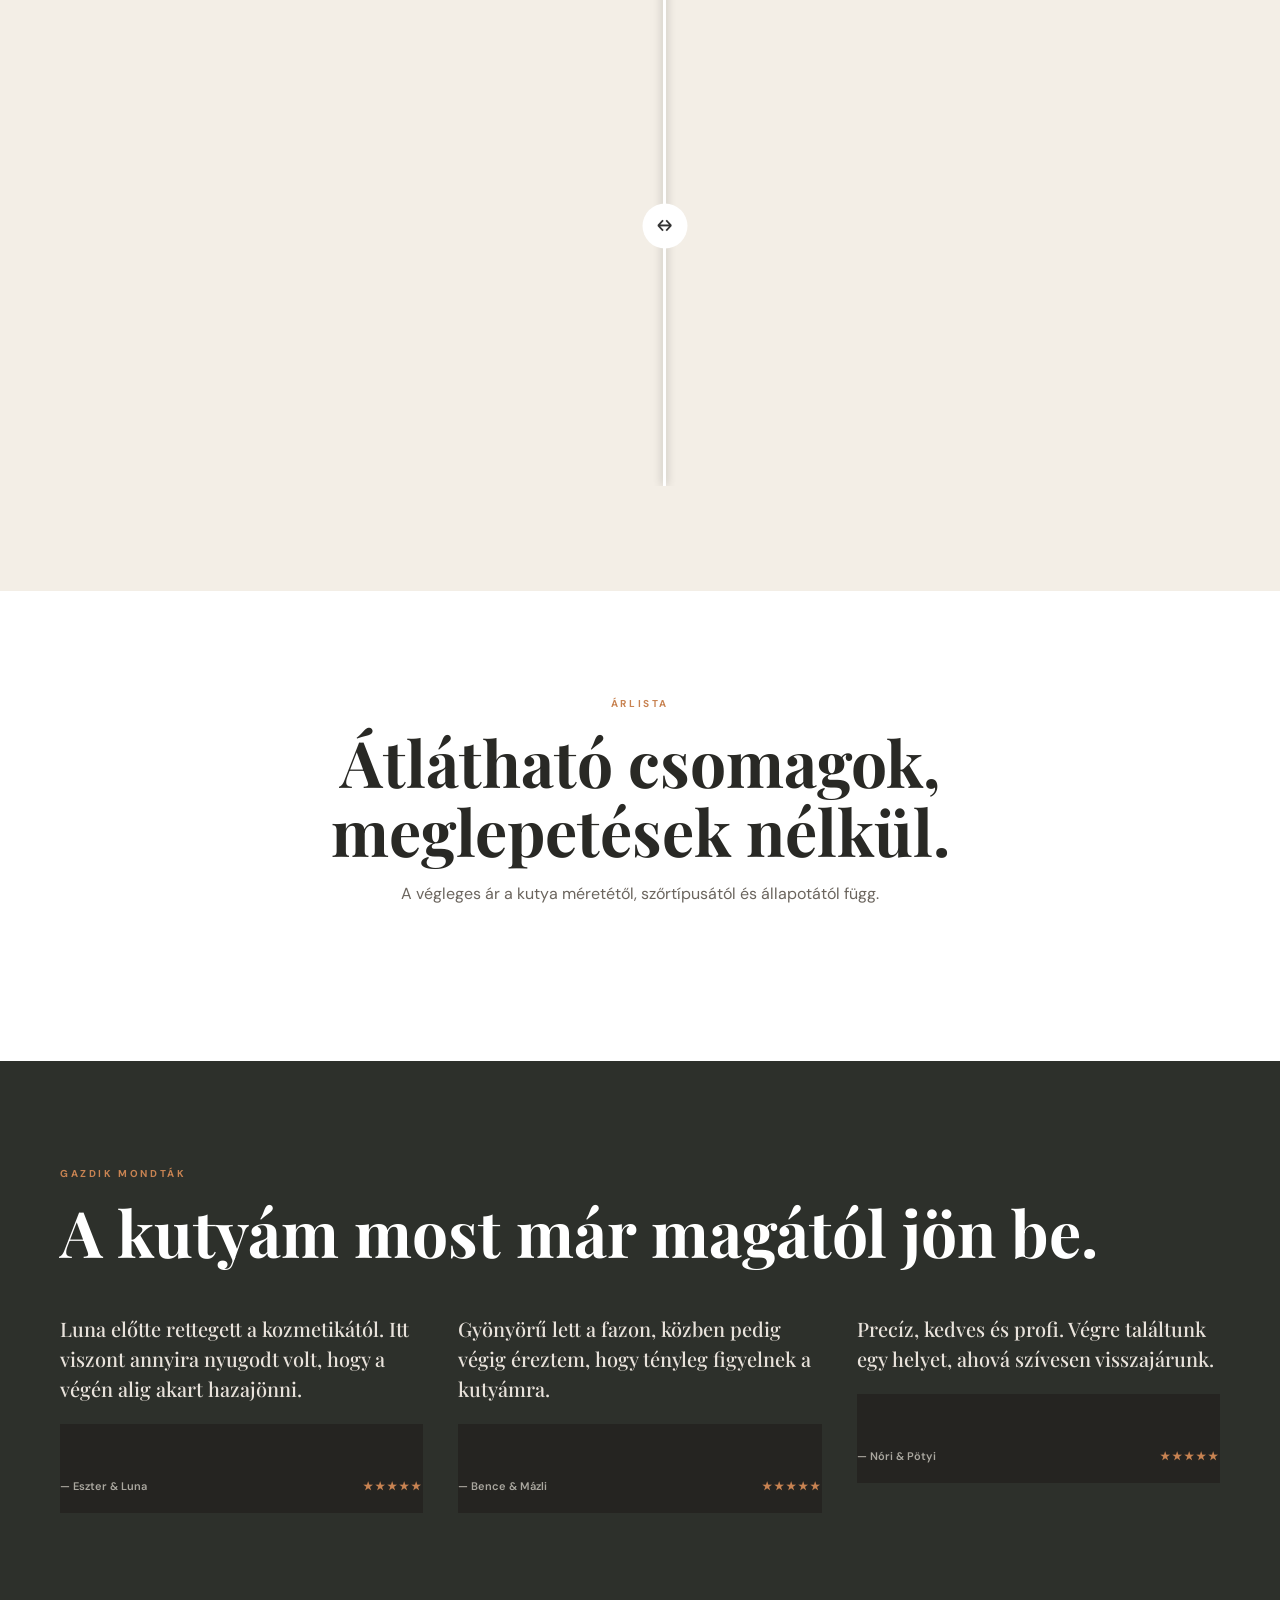
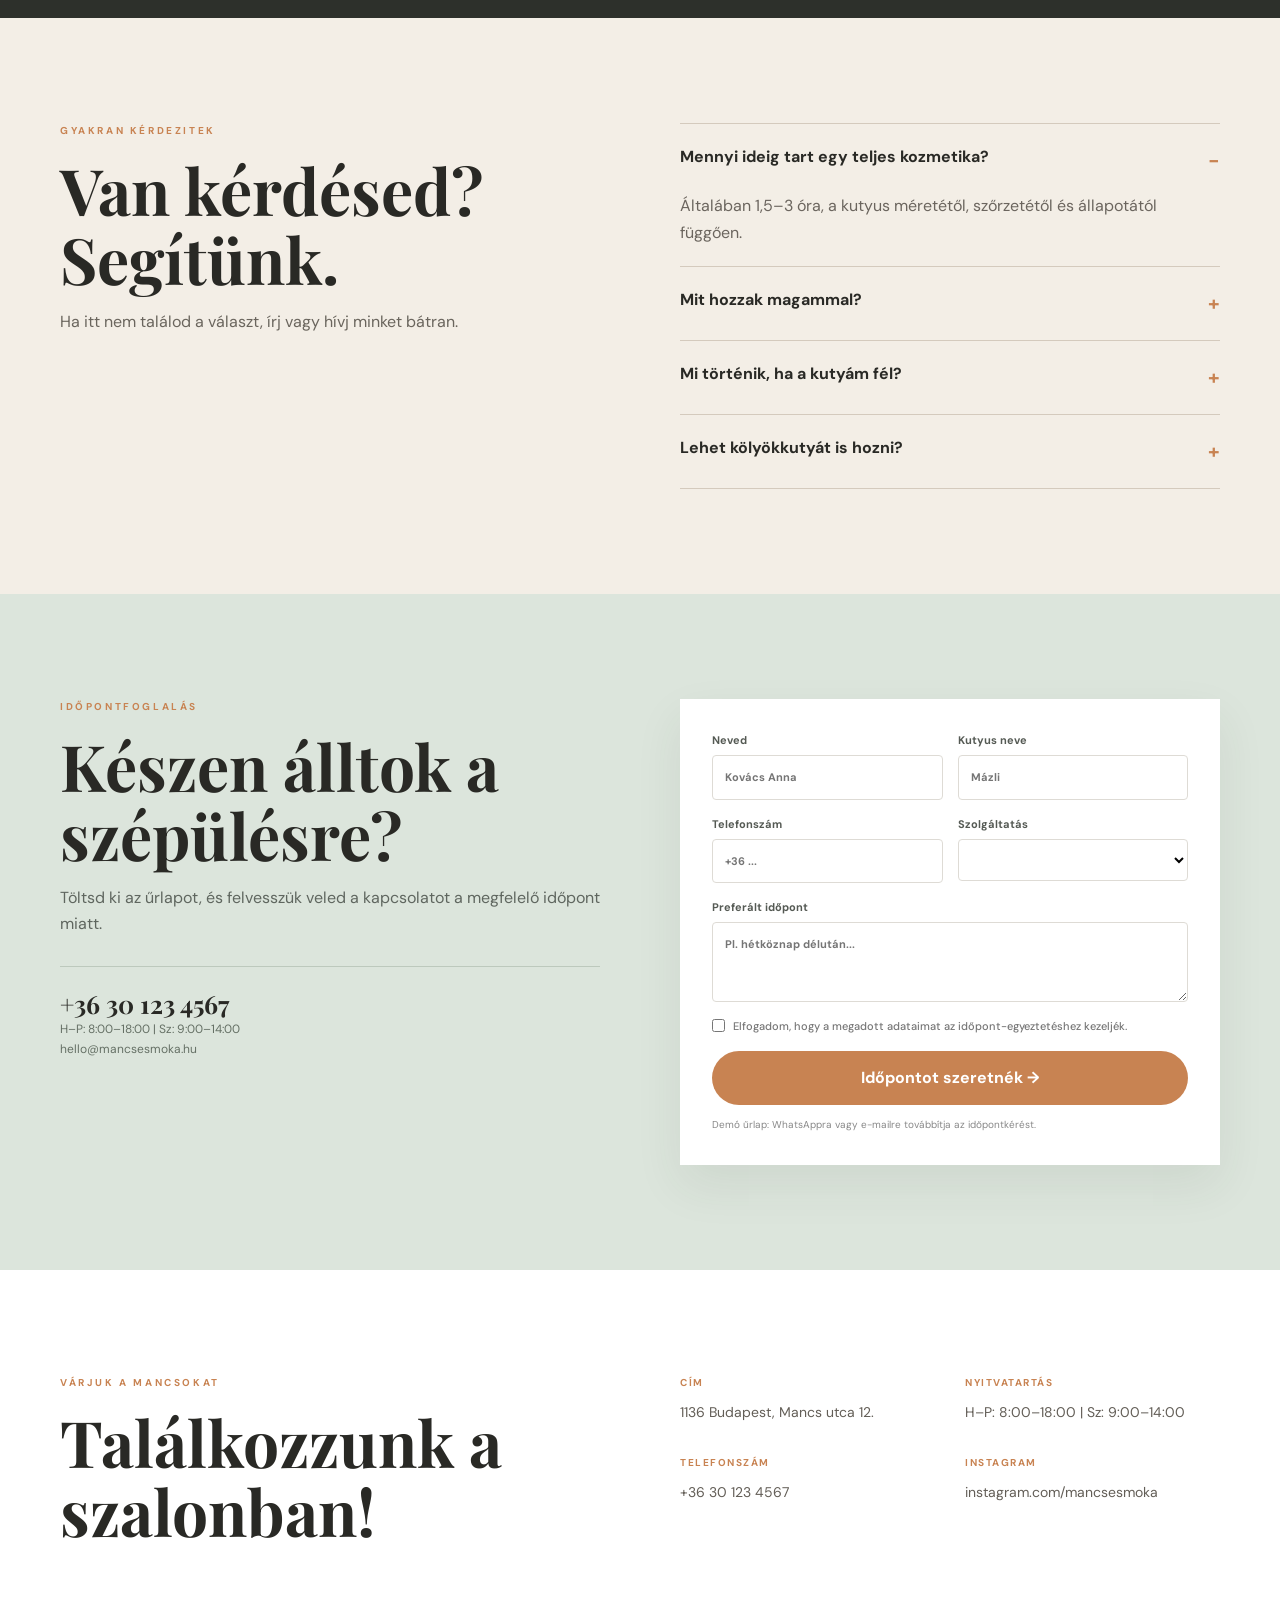
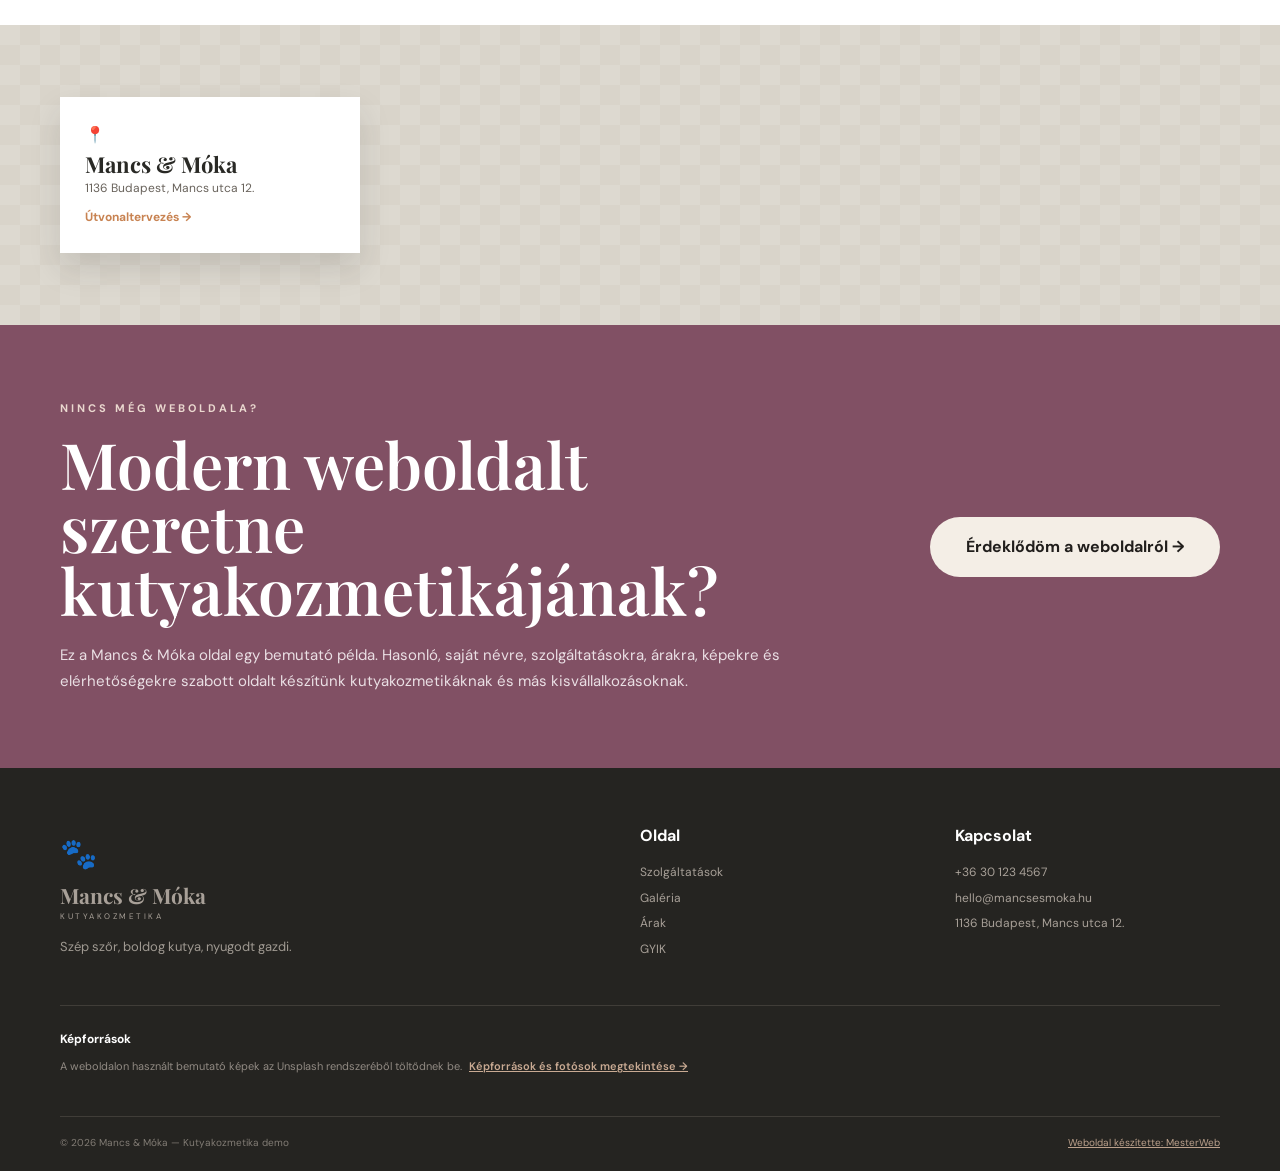
==== commit 974da201: "Update index.html" ====
--- a/index.html
+++ b/index.html
@@ -17,5 +17,5 @@
 <section class="contact section" id="contact"><div class="container contact-grid"><div><div class="eyebrow" data-i18n="contact_eye">VÁRJUK A MANCSOKAT</div><h2 data-i18n="contact_title">Találkozzunk a szalonban!</h2></div><div class="contact-info"><div><b data-i18n="address">Cím</b><span data-address="">1136 Budapest, Mancs utca 12.</span></div><div><b data-i18n="hours">Nyitvatartás</b><span data-hours="">H–P: 8:00–18:00 | Sz: 9:00–14:00</span></div><div><b data-i18n="phone">Telefonszám</b><a href="tel:+36301234567" id="contactPhone">+36 30 123 4567</a></div><div><b data-i18n="instagram">Instagram</b><a href="https://instagram.com/mancsesmoka" id="instagramLink" rel="noopener" target="_blank">instagram.com/mancsesmoka</a></div></div></div><div class="map"><div class="container"><div class="map-placeholder">📍 <b data-brand="">Mancs &amp; Móka</b><span data-address="">1136 Budapest, Mancs utca 12.</span><a data-i18n="route" href="https://www.google.com/maps/search/?api=1&amp;query=1136%20Budapest%2C%20Mancs%20utca%2012." id="mapLink" rel="noopener" target="_blank">Útvonaltervezés →</a></div></div></div></section>
 <section aria-labelledby="mweb-title" class="mweb-cta"><div class="container mweb-cta-grid"><div class="mweb-cta-copy"><div class="eyebrow light" data-i18n="mweb_eye">NINCS MÉG WEBOLDALA?</div><h2 data-i18n="mweb_title" id="mweb-title">Modern weboldalt szeretne kutyakozmetikájának?</h2><p data-i18n="mweb_text">Ez a Mancs &amp; Móka oldal egy bemutató példa. Hasonló, saját névre, szolgáltatásokra, árakra, képekre és elérhetőségekre szabott oldalt készítünk kutyakozmetikáknak és más kisvállalkozásoknak.</p></div><a class="button light-btn mweb-button" data-i18n="mweb_cta" href="https://mesterweb-nco7.onrender.com" rel="noopener noreferrer" target="_blank">Érdeklődöm a weboldalról →</a></div></section>
 </main>
-<footer><div class="container footer-grid"><div><a class="brand footer-brand" href="#home"><span class="paw">🐾</span><span><b data-brand="">Mancs &amp; Móka</b><small data-i18n="salon">KUTYAKOZMETIKA</small></span></a><p data-i18n="footer_text">Szép szőr, boldog kutya, nyugodt gazdi.</p></div><div><b data-i18n="page">Oldal</b><a data-i18n="nav_services" href="#services">Szolgáltatások</a><a data-i18n="nav_gallery" href="#gallery">Galéria</a><a data-i18n="nav_prices" href="#pricing">Árak</a><a data-i18n="nav_faq" href="#faq">GYIK</a></div><div><b data-i18n="contact">Kapcsolat</b><a href="tel:+36301234567" id="footerPhone">+36 30 123 4567</a><a href="mailto:hello@mancsesmoka.hu" id="footerEmail">hello@mancsesmoka.hu</a><span data-address="">1136 Budapest, Mancs utca 12.</span></div></div><div class="container footer-sources"><b data-i18n="sources_title">Képforrások</b><p><span data-i18n="sources_note">A weboldalon használt bemutató képek az Unsplash rendszeréből töltődnek be.</span> <a data-i18n="sources" href="kepforrasok.html">Képforrások és fotósok megtekintése →</a></p></div><div class="container footer-bottom"><span>© 2026 Mancs &amp; Móka — Kutyakozmetika demo</span><span><a data-i18n="madeby" href="https://mesterweb-nco7.onrender.com" rel="noopener noreferrer" target="_blank">Weboldal készítette: MesterWeb</a></span></div></footer>
-<div class="lightbox" id="lightbox"><button aria-label="Close">×</button><img alt="" id="lightboxImg"/></div><script src="lang/hu.js"></script><script src="lang/en.js"></script><script src="lang/es.js"></script><script src="script.js"></script></body></html>
+<footer><div class="container footer-grid"><div><a class="brand footer-brand" href="#home"><span class="paw">🐾</span><span><b data-brand="">Mancs &amp; Móka</b><small data-i18n="salon">KUTYAKOZMETIKA</small></span></a><p data-i18n="footer_text">Szép szőr, boldog kutya, nyugodt gazdi.</p></div><div><b data-i18n="page">Oldal</b><a data-i18n="nav_services" href="#services">Szolgáltatások</a><a data-i18n="nav_gallery" href="#gallery">Galéria</a><a data-i18n="nav_prices" href="#pricing">Árak</a><a data-i18n="nav_faq" href="#faq">GYIK</a></div><div><b data-i18n="contact">Kapcsolat</b><a href="tel:+36301234567" id="footerPhone">+36 30 123 4567</a><a href="mailto:hello@mancsesmoka.hu" id="footerEmail">hello@mancsesmoka.hu</a><span data-address="">1136 Budapest, Mancs utca 12.</span></div></div><div class="container footer-sources"><b data-i18n="sources_title">Képforrások</b><p><span data-i18n="sources_note">A weboldalon használt bemutató képek az Unsplash rendszeréből töltődnek be.</span> <a data-i18n="sources" href="kepforrasok.html" target="_blank" rel="noopener noreferrer">Képforrások és fotósok megtekintése →</a></p></div><div class="container footer-bottom"><span>© 2026 Mancs &amp; Móka — Kutyakozmetika demo</span><span><a data-i18n="madeby" href="https://mesterweb-nco7.onrender.com" rel="noopener noreferrer" target="_blank">Weboldal készítette: MesterWeb</a></span></div></footer>
+<div class="lightbox" id="lightbox"><button aria-label="Close">×</button><img alt="" id="lightboxImg"/></div><script src="script.js"></script></body></html>
